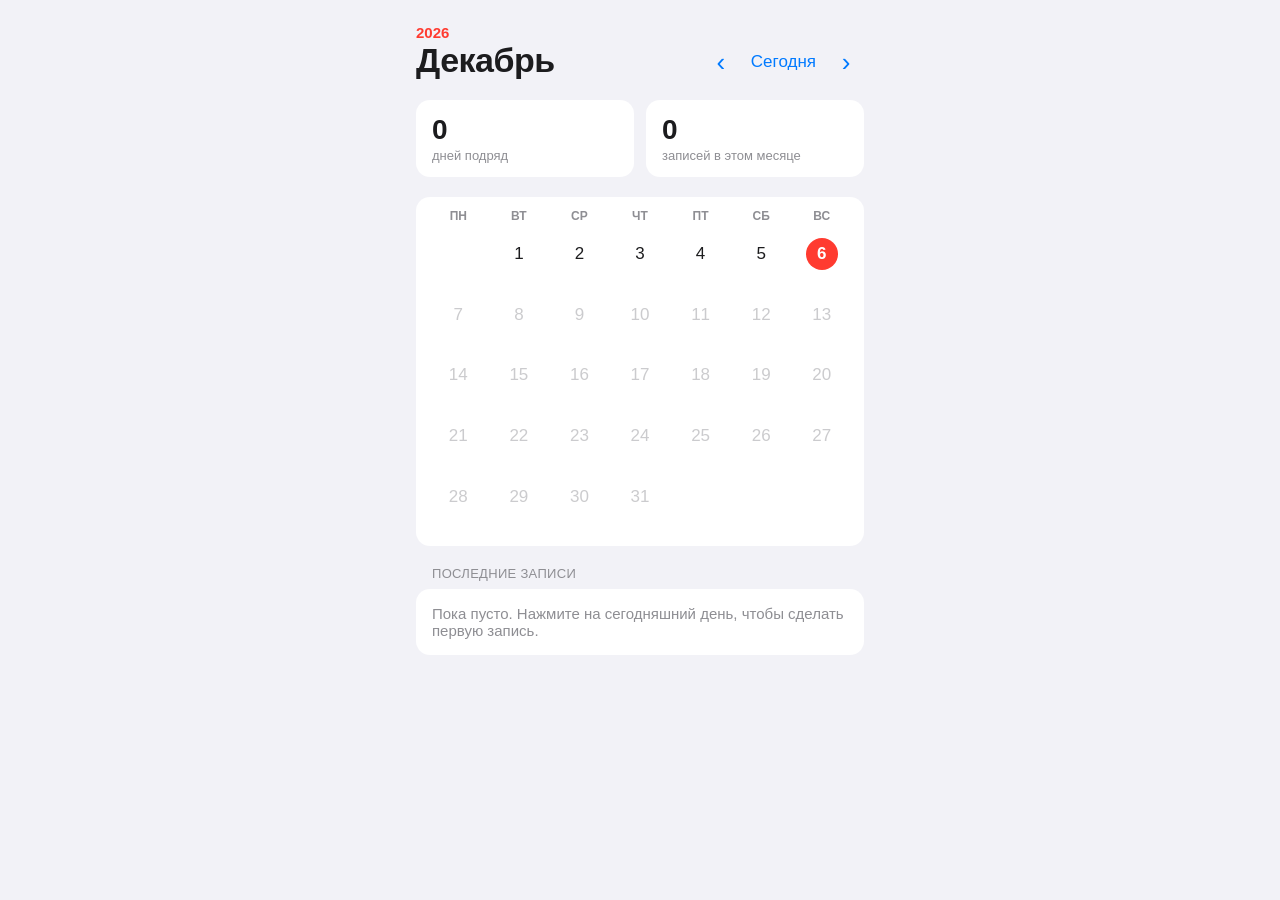
==== index.html @ 77cc8fd3 "Первая версия дневника-календаря Co-Authored-By: Claude Opus 5.5 <noreply@anthropic.com> Claude-Sess" ====
<!doctype html>
<html lang="ru">
<head>
  <meta charset="utf-8">
  <meta name="viewport" content="width=device-width, initial-scale=1, viewport-fit=cover">
  <title>Мой дневник</title>
  <link rel="stylesheet" href="style.css">
</head>
<body>
  <main class="app">
    <!-- Шапка: месяц, год и переключение -->
    <header class="top">
      <div>
        <p class="eyebrow" id="yearLabel"></p>
        <h1 id="monthLabel"></h1>
      </div>
      <div class="nav">
        <button class="icon-btn" id="prevBtn" aria-label="Предыдущий месяц">‹</button>
        <button class="text-btn" id="todayBtn">Сегодня</button>
        <button class="icon-btn" id="nextBtn" aria-label="Следующий месяц">›</button>
      </div>
    </header>

    <!-- Счётчики -->
    <section class="stats">
      <div class="stat">
        <span class="stat-num" id="streakNum">0</span>
        <span class="stat-label">дней подряд</span>
      </div>
      <div class="stat">
        <span class="stat-num" id="monthNum">0</span>
        <span class="stat-label">записей в этом месяце</span>
      </div>
    </section>

    <!-- Календарь -->
    <section class="card calendar">
      <div class="weekdays">
        <span>Пн</span><span>Вт</span><span>Ср</span><span>Чт</span><span>Пт</span><span>Сб</span><span>Вс</span>
      </div>
      <div class="grid" id="grid"></div>
    </section>

    <!-- Последние записи -->
    <section class="recent">
      <h2>Последние записи</h2>
      <ul class="card list" id="recentList"></ul>
    </section>
  </main>

  <!-- Нижняя панель (как sheet в iOS) для записи дня -->
  <div class="backdrop" id="backdrop"></div>
  <div class="sheet" id="sheet" role="dialog" aria-modal="true" aria-labelledby="sheetTitle">
    <div class="grabber"></div>
    <header class="sheet-head">
      <button class="text-btn" id="cancelBtn">Отмена</button>
      <h3 id="sheetTitle"></h3>
      <button class="text-btn bold" id="saveBtn">Готово</button>
    </header>
    <p class="sheet-label">Настроение</p>
    <div class="moods" id="moods"></div>
    <textarea id="entryText" placeholder="Что сегодня было?"></textarea>
    <button class="delete-btn" id="deleteBtn">Удалить запись</button>
  </div>

  <script src="app.js"></script>
</body>
</html>
---- style.css ----
/* ===== Цвета: светлая тема по умолчанию, тёмная — по настройке системы ===== */
:root {
  --bg: #f2f2f7;          /* фон как в настройках iOS */
  --card: #ffffff;
  --text: #1c1c1e;
  --muted: #8e8e93;
  --line: #e5e5ea;
  --accent: #007aff;      /* системный синий iOS */
  --today: #ff3b30;       /* красный кружок «сегодня», как в Календаре */
  --entry: #e8f1ff;
  --radius: 14px;
  --font: -apple-system, BlinkMacSystemFont, "SF Pro Text", "Segoe UI", Roboto, sans-serif;
}

@media (prefers-color-scheme: dark) {
  :root {
    --bg: #000000;
    --card: #1c1c1e;
    --text: #f2f2f7;
    --muted: #8e8e93;
    --line: #38383a;
    --accent: #0a84ff;
    --today: #ff453a;
    --entry: #0f2a4d;
    color-scheme: dark;
  }
}

* { box-sizing: border-box; }

body {
  margin: 0;
  background: var(--bg);
  color: var(--text);
  font-family: var(--font);
  -webkit-font-smoothing: antialiased;
}

button { font: inherit; color: inherit; background: none; border: 0; cursor: pointer; }
button:focus-visible, textarea:focus-visible { outline: 2px solid var(--accent); outline-offset: 2px; }

.app {
  max-width: 480px;
  margin: 0 auto;
  padding: 24px max(16px, env(safe-area-inset-right)) 48px max(16px, env(safe-area-inset-left));
  display: flex;
  flex-direction: column;
  gap: 20px;
}

/* ===== Шапка ===== */
.top { display: flex; align-items: flex-end; justify-content: space-between; gap: 12px; }
.eyebrow { margin: 0; color: var(--today); font-weight: 600; font-size: 15px; }
h1 { margin: 0; font-size: 34px; font-weight: 700; letter-spacing: -0.5px; }
.nav { display: flex; align-items: center; gap: 4px; }
.icon-btn { width: 36px; height: 36px; border-radius: 50%; font-size: 26px; color: var(--accent); line-height: 1; }
.icon-btn:active { background: var(--line); }
.text-btn { color: var(--accent); font-size: 17px; padding: 6px 8px; }
.text-btn.bold { font-weight: 600; }

/* ===== Счётчики ===== */
.stats { display: grid; grid-template-columns: 1fr 1fr; gap: 12px; }
.stat {
  background: var(--card);
  border-radius: var(--radius);
  padding: 14px 16px;
  display: flex; flex-direction: column; gap: 2px;
}
.stat-num { font-size: 28px; font-weight: 700; font-variant-numeric: tabular-nums; }
.stat-label { font-size: 13px; color: var(--muted); }

/* ===== Календарь ===== */
.card { background: var(--card); border-radius: var(--radius); }
.calendar { padding: 12px; }
.weekdays, .grid { display: grid; grid-template-columns: repeat(7, 1fr); }
.weekdays span {
  text-align: center; font-size: 12px; font-weight: 600;
  color: var(--muted); text-transform: uppercase; padding-bottom: 8px;
}
.day {
  aspect-ratio: 1;
  display: flex; flex-direction: column; align-items: center; justify-content: center; gap: 2px;
  border-radius: 12px;
  font-size: 17px;
  transition: background 0.15s;
}
.day:active { background: var(--line); }
.day .num {
  width: 32px; height: 32px; border-radius: 50%;
  display: grid; place-items: center;
  font-variant-numeric: tabular-nums;
}
.day .mark { font-size: 11px; line-height: 1; height: 12px; }
.day.has-entry { background: var(--entry); }
.day.today .num { background: var(--today); color: #fff; font-weight: 600; }
.day.future { color: var(--muted); opacity: 0.45; cursor: default; }

/* ===== Список последних записей ===== */
.recent h2 { margin: 0 0 8px 16px; font-size: 13px; font-weight: 400; color: var(--muted); text-transform: uppercase; letter-spacing: 0.3px; }
.list { list-style: none; margin: 0; padding: 0; overflow: hidden; }
.list li + li { border-top: 1px solid var(--line); }
.list button {
  width: 100%; text-align: left;
  display: flex; gap: 12px; align-items: center;
  padding: 12px 16px;
}
.list button:active { background: var(--line); }
.list .mood { font-size: 24px; }
.list .body { min-width: 0; flex: 1; }
.list .date { font-size: 15px; font-weight: 600; }
.list .preview { font-size: 14px; color: var(--muted); white-space: nowrap; overflow: hidden; text-overflow: ellipsis; }
.list .empty { padding: 16px; color: var(--muted); font-size: 15px; }

/* ===== Нижняя панель ===== */
.backdrop {
  position: fixed; inset: 0;
  background: rgba(0, 0, 0, 0.35);
  opacity: 0; pointer-events: none;
  transition: opacity 0.25s;
}
.sheet {
  position: fixed; left: 0; right: 0; bottom: 0;
  max-width: 480px; margin: 0 auto;
  background: var(--card);
  border-radius: 14px 14px 0 0;
  padding: 8px 16px calc(24px + env(safe-area-inset-bottom));
  display: flex; flex-direction: column; gap: 12px;
  transform: translateY(105%);
  transition: transform 0.3s cubic-bezier(0.2, 0.9, 0.3, 1);
}
.backdrop.open { opacity: 1; pointer-events: auto; }
.sheet.open { transform: translateY(0); }

.grabber { width: 36px; height: 5px; border-radius: 3px; background: var(--line); margin: 0 auto 4px; }
.sheet-head { display: flex; align-items: center; justify-content: space-between; }
.sheet-head h3 { margin: 0; font-size: 17px; font-weight: 600; }
.sheet-label { margin: 0; font-size: 13px; color: var(--muted); text-transform: uppercase; }

.moods { display: flex; justify-content: space-between; gap: 8px; }
.moods button {
  flex: 1; font-size: 28px; padding: 8px 0;
  border-radius: 12px; background: var(--bg);
  transition: transform 0.15s, background 0.15s;
}
.moods button.active { background: var(--entry); outline: 2px solid var(--accent); transform: scale(1.05); }

textarea {
  width: 100%; min-height: 160px; resize: vertical;
  border: 0; border-radius: 12px;
  background: var(--bg); color: var(--text);
  padding: 12px; font: 17px/1.4 var(--font);
}
.delete-btn { color: var(--today); font-size: 17px; padding: 10px; }

@media (prefers-reduced-motion: reduce) {
  * { transition: none !important; }
}
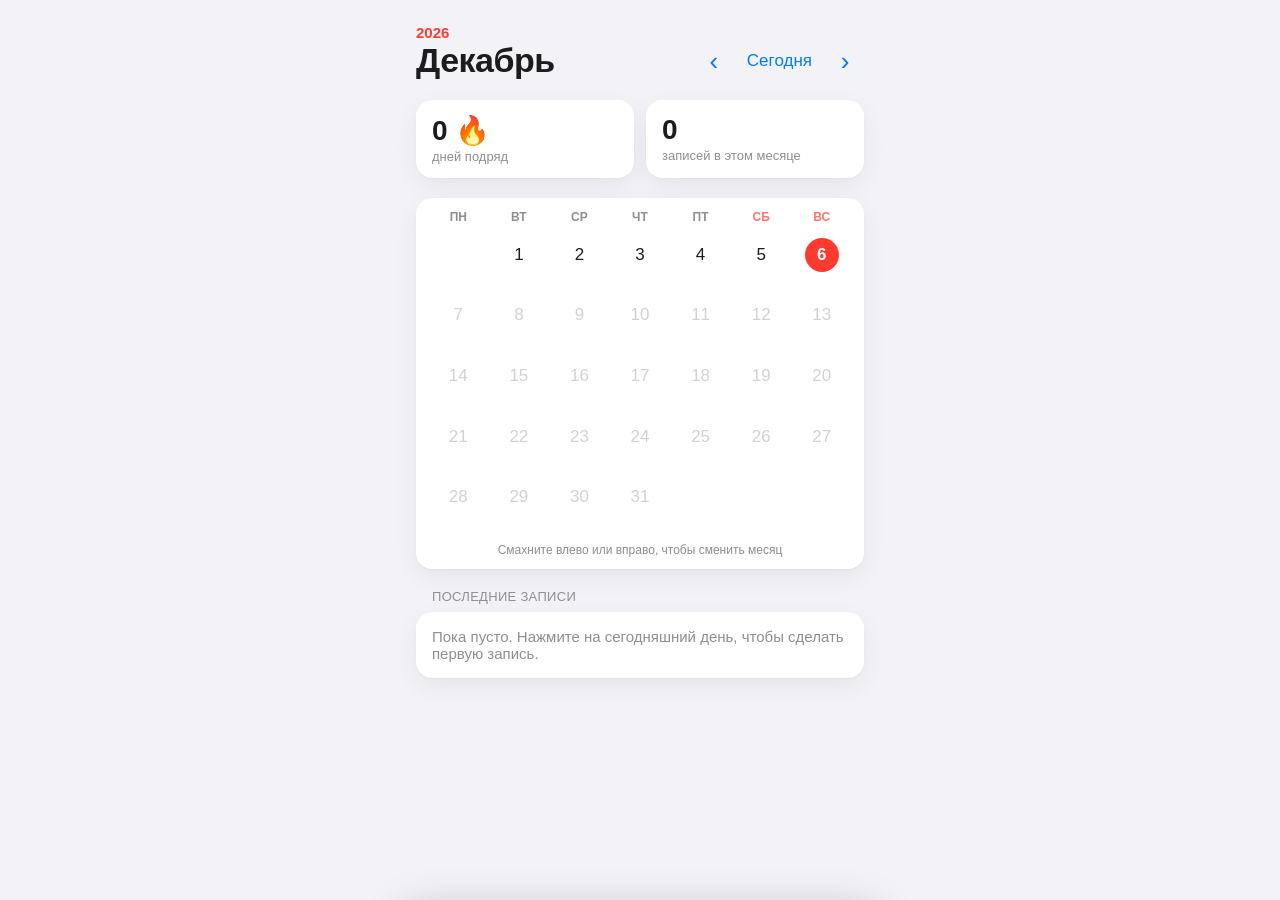
==== commit e031c0d4: "Анимации: нажатия, наведение, свайп месяцев, панель с жестом закрытия - Всё нажимаемое сжимается под" ====
--- a/index.html
+++ b/index.html
@@ -3,6 +3,8 @@
 <head>
   <meta charset="utf-8">
   <meta name="viewport" content="width=device-width, initial-scale=1, viewport-fit=cover">
+  <meta name="theme-color" content="#f2f2f7" media="(prefers-color-scheme: light)">
+  <meta name="theme-color" content="#000000" media="(prefers-color-scheme: dark)">
   <title>Мой дневник</title>
   <link rel="stylesheet" href="style.css">
 </head>
@@ -15,30 +17,31 @@
         <h1 id="monthLabel"></h1>
       </div>
       <div class="nav">
-        <button class="icon-btn" id="prevBtn" aria-label="Предыдущий месяц">‹</button>
-        <button class="text-btn" id="todayBtn">Сегодня</button>
-        <button class="icon-btn" id="nextBtn" aria-label="Следующий месяц">›</button>
+        <button class="icon-btn tap" id="prevBtn" aria-label="Предыдущий месяц">‹</button>
+        <button class="text-btn tap" id="todayBtn">Сегодня</button>
+        <button class="icon-btn tap" id="nextBtn" aria-label="Следующий месяц">›</button>
       </div>
     </header>
 
     <!-- Счётчики -->
     <section class="stats">
-      <div class="stat">
-        <span class="stat-num" id="streakNum">0</span>
+      <div class="stat tap" id="streakCard">
+        <span class="stat-num"><span id="streakNum">0</span> <span class="fire">🔥</span></span>
         <span class="stat-label">дней подряд</span>
       </div>
-      <div class="stat">
+      <div class="stat tap">
         <span class="stat-num" id="monthNum">0</span>
         <span class="stat-label">записей в этом месяце</span>
       </div>
     </section>
 
     <!-- Календарь -->
-    <section class="card calendar">
+    <section class="card calendar" id="calendar">
       <div class="weekdays">
         <span>Пн</span><span>Вт</span><span>Ср</span><span>Чт</span><span>Пт</span><span>Сб</span><span>Вс</span>
       </div>
       <div class="grid" id="grid"></div>
+      <p class="hint">Смахните влево или вправо, чтобы сменить месяц</p>
     </section>
 
     <!-- Последние записи -->
@@ -51,17 +54,20 @@
   <!-- Нижняя панель (как sheet в iOS) для записи дня -->
   <div class="backdrop" id="backdrop"></div>
   <div class="sheet" id="sheet" role="dialog" aria-modal="true" aria-labelledby="sheetTitle">
-    <div class="grabber"></div>
+    <div class="drag-zone" id="dragZone"><div class="grabber"></div></div>
     <header class="sheet-head">
-      <button class="text-btn" id="cancelBtn">Отмена</button>
+      <button class="text-btn tap" id="cancelBtn">Отмена</button>
       <h3 id="sheetTitle"></h3>
-      <button class="text-btn bold" id="saveBtn">Готово</button>
+      <button class="text-btn bold tap" id="saveBtn">Готово</button>
     </header>
     <p class="sheet-label">Настроение</p>
     <div class="moods" id="moods"></div>
     <textarea id="entryText" placeholder="Что сегодня было?"></textarea>
-    <button class="delete-btn" id="deleteBtn">Удалить запись</button>
+    <button class="delete-btn tap" id="deleteBtn">Удалить запись</button>
   </div>
+
+  <!-- Уведомление -->
+  <div class="toast" id="toast" role="status" aria-live="polite"></div>
 
   <script src="app.js"></script>
 </body>
--- a/style.css
+++ b/style.css
@@ -5,11 +5,17 @@
   --text: #1c1c1e;
   --muted: #8e8e93;
   --line: #e5e5ea;
+  --press: rgba(0, 0, 0, 0.06);
   --accent: #007aff;      /* системный синий iOS */
   --today: #ff3b30;       /* красный кружок «сегодня», как в Календаре */
   --entry: #e8f1ff;
-  --radius: 14px;
+  --shadow: 0 1px 2px rgba(0, 0, 0, 0.04), 0 8px 24px rgba(0, 0, 0, 0.06);
+  --radius: 16px;
   --font: -apple-system, BlinkMacSystemFont, "SF Pro Text", "Segoe UI", Roboto, sans-serif;
+
+  /* Кривые движения: «пружина» с лёгким перелётом и мягкое замедление */
+  --spring: cubic-bezier(0.34, 1.56, 0.64, 1);
+  --ease-out: cubic-bezier(0.22, 1, 0.36, 1);
 }
 
 @media (prefers-color-scheme: dark) {
@@ -19,14 +25,16 @@
     --text: #f2f2f7;
     --muted: #8e8e93;
     --line: #38383a;
+    --press: rgba(255, 255, 255, 0.08);
     --accent: #0a84ff;
     --today: #ff453a;
     --entry: #0f2a4d;
+    --shadow: 0 1px 2px rgba(0, 0, 0, 0.4), 0 8px 24px rgba(0, 0, 0, 0.4);
     color-scheme: dark;
   }
 }
 
-* { box-sizing: border-box; }
+* { box-sizing: border-box; -webkit-tap-highlight-color: transparent; }
 
 body {
   margin: 0;
@@ -34,28 +42,61 @@
   color: var(--text);
   font-family: var(--font);
   -webkit-font-smoothing: antialiased;
-}
-
-button { font: inherit; color: inherit; background: none; border: 0; cursor: pointer; }
+  overflow-x: hidden;
+}
+
+button {
+  font: inherit; color: inherit; background: none; border: 0; cursor: pointer;
+  user-select: none; -webkit-user-select: none;
+}
 button:focus-visible, textarea:focus-visible { outline: 2px solid var(--accent); outline-offset: 2px; }
+
+/* Общая «тактильность»: всё нажимаемое чуть сжимается под пальцем и пружинит обратно */
+.tap {
+  transition: transform 0.35s var(--spring), background-color 0.2s, box-shadow 0.25s;
+}
+.tap:active { transform: scale(0.94); transition-duration: 0.08s; }
 
 .app {
   max-width: 480px;
   margin: 0 auto;
-  padding: 24px max(16px, env(safe-area-inset-right)) 48px max(16px, env(safe-area-inset-left));
+  padding-block: 24px 48px;
+  padding-left: max(16px, env(safe-area-inset-left, 0px));
+  padding-right: max(16px, env(safe-area-inset-right, 0px));
   display: flex;
   flex-direction: column;
   gap: 20px;
+  transform-origin: 50% 0;
+  transition: transform 0.45s var(--ease-out), opacity 0.45s var(--ease-out), border-radius 0.45s;
+}
+
+/* Когда открыта панель, страница «уезжает» назад, как в iOS */
+body.sheet-open .app {
+  transform: scale(0.94) translateY(8px);
+  opacity: 0.7;
 }
 
 /* ===== Шапка ===== */
 .top { display: flex; align-items: flex-end; justify-content: space-between; gap: 12px; }
 .eyebrow { margin: 0; color: var(--today); font-weight: 600; font-size: 15px; }
-h1 { margin: 0; font-size: 34px; font-weight: 700; letter-spacing: -0.5px; }
+h1 {
+  margin: 0; font-size: 34px; font-weight: 700; letter-spacing: -0.5px;
+  display: inline-block;
+}
+h1.swap { animation: titleIn 0.45s var(--ease-out); }
+@keyframes titleIn {
+  from { opacity: 0; transform: translateY(8px); filter: blur(4px); }
+  to   { opacity: 1; transform: none; filter: none; }
+}
+
 .nav { display: flex; align-items: center; gap: 4px; }
-.icon-btn { width: 36px; height: 36px; border-radius: 50%; font-size: 26px; color: var(--accent); line-height: 1; }
-.icon-btn:active { background: var(--line); }
-.text-btn { color: var(--accent); font-size: 17px; padding: 6px 8px; }
+.icon-btn {
+  width: 38px; height: 38px; border-radius: 50%;
+  font-size: 26px; color: var(--accent); line-height: 1;
+}
+.icon-btn:active { background: var(--press); }
+.text-btn { color: var(--accent); font-size: 17px; padding: 6px 10px; border-radius: 10px; }
+.text-btn:active { background: var(--press); }
 .text-btn.bold { font-weight: 600; }
 
 /* ===== Счётчики ===== */
@@ -65,93 +106,211 @@
   border-radius: var(--radius);
   padding: 14px 16px;
   display: flex; flex-direction: column; gap: 2px;
+  box-shadow: var(--shadow);
 }
 .stat-num { font-size: 28px; font-weight: 700; font-variant-numeric: tabular-nums; }
 .stat-label { font-size: 13px; color: var(--muted); }
+.stat .fire { display: inline-block; }
+.stat.hot .fire { animation: flicker 1.6s ease-in-out infinite; }
+@keyframes flicker {
+  0%, 100% { transform: scale(1) rotate(0); }
+  30% { transform: scale(1.12) rotate(-6deg); }
+  60% { transform: scale(0.96) rotate(4deg); }
+}
 
 /* ===== Календарь ===== */
-.card { background: var(--card); border-radius: var(--radius); }
-.calendar { padding: 12px; }
+.card { background: var(--card); border-radius: var(--radius); box-shadow: var(--shadow); }
+.calendar { padding: 12px; touch-action: pan-y; overflow: hidden; }
 .weekdays, .grid { display: grid; grid-template-columns: repeat(7, 1fr); }
 .weekdays span {
   text-align: center; font-size: 12px; font-weight: 600;
   color: var(--muted); text-transform: uppercase; padding-bottom: 8px;
 }
+.weekdays span:nth-child(n+6) { color: var(--today); opacity: 0.7; }
+
 .day {
   aspect-ratio: 1;
   display: flex; flex-direction: column; align-items: center; justify-content: center; gap: 2px;
-  border-radius: 12px;
+  border-radius: 14px;
   font-size: 17px;
-  transition: background 0.15s;
-}
-.day:active { background: var(--line); }
+  position: relative;
+}
 .day .num {
-  width: 32px; height: 32px; border-radius: 50%;
+  width: 34px; height: 34px; border-radius: 50%;
   display: grid; place-items: center;
+  position: relative;
   font-variant-numeric: tabular-nums;
-}
-.day .mark { font-size: 11px; line-height: 1; height: 12px; }
+  transition: background-color 0.2s, color 0.2s;
+}
+.day .mark {
+  font-size: 12px; line-height: 1; height: 13px;
+  transition: transform 0.35s var(--spring);
+}
 .day.has-entry { background: var(--entry); }
 .day.today .num { background: var(--today); color: #fff; font-weight: 600; }
-.day.future { color: var(--muted); opacity: 0.45; cursor: default; }
+.day.future { color: var(--muted); opacity: 0.4; cursor: default; }
+.day.future:active { transform: none; }
+
+/* Мягкий «пульс» вокруг сегодняшнего дня, один раз при загрузке */
+.day.today .num::after {
+  content: ""; position: absolute; inset: 0;
+  border-radius: 50%; box-shadow: 0 0 0 0 var(--today);
+  animation: pulse 1.8s var(--ease-out) 0.4s 2;
+  pointer-events: none;
+}
+@keyframes pulse {
+  from { box-shadow: 0 0 0 0 color-mix(in srgb, var(--today) 45%, transparent); }
+  to   { box-shadow: 0 0 0 14px transparent; }
+}
+
+/* Появление дней при смене месяца: волна с направлением свайпа */
+.grid.enter .day, .grid.enter .blank {
+  animation: dayIn 0.5s var(--ease-out) backwards;
+  animation-delay: calc(var(--i) * 9ms);
+}
+@keyframes dayIn {
+  from { opacity: 0; transform: translateX(calc(var(--dir, 0) * 28px)) scale(0.94); }
+  to   { opacity: 1; transform: none; }
+}
+
+/* Только что сохранённый день «подпрыгивает» */
+.day.pop { animation: pop 0.6s var(--spring); }
+.day.pop .mark { animation: markIn 0.6s var(--spring); }
+@keyframes pop {
+  0% { transform: scale(1); }
+  35% { transform: scale(1.18); }
+  100% { transform: scale(1); }
+}
+@keyframes markIn {
+  from { transform: scale(0) rotate(-30deg); }
+  to   { transform: scale(1) rotate(0); }
+}
+
+/* Подсказка про свайп */
+.hint {
+  margin: 8px 0 0; text-align: center; font-size: 12px; color: var(--muted);
+}
 
 /* ===== Список последних записей ===== */
-.recent h2 { margin: 0 0 8px 16px; font-size: 13px; font-weight: 400; color: var(--muted); text-transform: uppercase; letter-spacing: 0.3px; }
+.recent h2 {
+  margin: 0 0 8px 16px; font-size: 13px; font-weight: 400; color: var(--muted);
+  text-transform: uppercase; letter-spacing: 0.3px;
+}
 .list { list-style: none; margin: 0; padding: 0; overflow: hidden; }
 .list li + li { border-top: 1px solid var(--line); }
+.list li { animation: rowIn 0.45s var(--ease-out) backwards; animation-delay: calc(var(--i, 0) * 50ms); }
+@keyframes rowIn {
+  from { opacity: 0; transform: translateY(10px); }
+  to   { opacity: 1; transform: none; }
+}
 .list button {
   width: 100%; text-align: left;
   display: flex; gap: 12px; align-items: center;
   padding: 12px 16px;
-}
-.list button:active { background: var(--line); }
-.list .mood { font-size: 24px; }
+  transition: background-color 0.2s;
+}
+.list button:active { background: var(--press); }
+.list .mood { font-size: 26px; transition: transform 0.35s var(--spring); }
 .list .body { min-width: 0; flex: 1; }
 .list .date { font-size: 15px; font-weight: 600; }
 .list .preview { font-size: 14px; color: var(--muted); white-space: nowrap; overflow: hidden; text-overflow: ellipsis; }
+.list .chev { color: var(--muted); font-size: 20px; transition: transform 0.3s var(--spring); }
 .list .empty { padding: 16px; color: var(--muted); font-size: 15px; }
+
+.sync { font-size: 13px; color: var(--muted); text-align: center; margin: 0; }
+
+/* ===== Наведение мышью (только на устройствах с курсором) ===== */
+@media (hover: hover) {
+  .day:not(.future):hover { background: var(--press); transform: scale(1.06); }
+  .day.has-entry:hover { background: var(--entry); }
+  .day:not(.future):hover .mark { transform: scale(1.3); }
+  .day:not(.future):hover .num { color: var(--accent); }
+  .day.today:hover .num { color: #fff; }
+  .stat:hover { transform: translateY(-2px); box-shadow: 0 2px 4px rgba(0,0,0,0.05), 0 14px 32px rgba(0,0,0,0.1); }
+  .list button:hover { background: var(--press); }
+  .list button:hover .mood { transform: scale(1.15) rotate(-6deg); }
+  .list button:hover .chev { transform: translateX(3px); }
+  .icon-btn:hover, .text-btn:hover { background: var(--press); }
+  .moods button:hover { transform: scale(1.08); }
+}
 
 /* ===== Нижняя панель ===== */
 .backdrop {
   position: fixed; inset: 0;
-  background: rgba(0, 0, 0, 0.35);
+  background: rgba(0, 0, 0, 0.3);
+  backdrop-filter: blur(6px); -webkit-backdrop-filter: blur(6px);
   opacity: 0; pointer-events: none;
-  transition: opacity 0.25s;
+  transition: opacity 0.35s var(--ease-out);
 }
 .sheet {
   position: fixed; left: 0; right: 0; bottom: 0;
   max-width: 480px; margin: 0 auto;
   background: var(--card);
-  border-radius: 14px 14px 0 0;
-  padding: 8px 16px calc(24px + env(safe-area-inset-bottom));
+  border-radius: 20px 20px 0 0;
+  padding: 0 16px calc(24px + env(safe-area-inset-bottom, 0px));
   display: flex; flex-direction: column; gap: 12px;
+  box-shadow: 0 -10px 40px rgba(0, 0, 0, 0.18);
   transform: translateY(105%);
-  transition: transform 0.3s cubic-bezier(0.2, 0.9, 0.3, 1);
-}
+  transition: transform 0.5s var(--spring);
+}
+.sheet.dragging { transition: none; }
 .backdrop.open { opacity: 1; pointer-events: auto; }
-.sheet.open { transform: translateY(0); }
-
-.grabber { width: 36px; height: 5px; border-radius: 3px; background: var(--line); margin: 0 auto 4px; }
+.sheet.open { transform: translateY(var(--drag, 0px)); }
+
+/* Зона, за которую панель можно потянуть вниз */
+.drag-zone { padding: 10px 0 2px; cursor: grab; touch-action: none; }
+.drag-zone:active { cursor: grabbing; }
+.grabber { width: 38px; height: 5px; border-radius: 3px; background: var(--line); margin: 0 auto; transition: width 0.25s var(--spring); }
+.sheet.dragging .grabber { width: 52px; }
+
 .sheet-head { display: flex; align-items: center; justify-content: space-between; }
 .sheet-head h3 { margin: 0; font-size: 17px; font-weight: 600; }
 .sheet-label { margin: 0; font-size: 13px; color: var(--muted); text-transform: uppercase; }
 
 .moods { display: flex; justify-content: space-between; gap: 8px; }
 .moods button {
-  flex: 1; font-size: 28px; padding: 8px 0;
-  border-radius: 12px; background: var(--bg);
-  transition: transform 0.15s, background 0.15s;
-}
-.moods button.active { background: var(--entry); outline: 2px solid var(--accent); transform: scale(1.05); }
+  flex: 1; font-size: 30px; padding: 10px 0;
+  border-radius: 14px; background: var(--bg);
+  transition: transform 0.35s var(--spring), background-color 0.2s, box-shadow 0.2s;
+}
+.moods button:active { transform: scale(0.88); transition-duration: 0.08s; }
+.moods button.active {
+  background: var(--entry);
+  box-shadow: inset 0 0 0 2px var(--accent);
+  animation: bounce 0.5s var(--spring);
+}
+.moods.has-choice button:not(.active) { opacity: 0.55; }
+@keyframes bounce {
+  0% { transform: scale(0.85); }
+  50% { transform: scale(1.15); }
+  100% { transform: scale(1); }
+}
 
 textarea {
   width: 100%; min-height: 160px; resize: vertical;
-  border: 0; border-radius: 12px;
+  border: 0; border-radius: 14px;
   background: var(--bg); color: var(--text);
   padding: 12px; font: 17px/1.4 var(--font);
-}
-.delete-btn { color: var(--today); font-size: 17px; padding: 10px; }
+  transition: box-shadow 0.2s;
+}
+textarea:focus { outline: none; box-shadow: inset 0 0 0 2px var(--accent); }
+.delete-btn { color: var(--today); font-size: 17px; padding: 10px; border-radius: 12px; }
+.delete-btn:active { background: var(--press); }
+
+/* ===== Всплывающее уведомление «Сохранено» ===== */
+.toast {
+  position: fixed; left: 50%; bottom: calc(24px + env(safe-area-inset-bottom, 0px));
+  transform: translate(-50%, calc(100% + 40px));
+  opacity: 0;
+  background: var(--text); color: var(--bg);
+  padding: 10px 18px; border-radius: 999px;
+  font-size: 15px; font-weight: 600;
+  box-shadow: 0 8px 24px rgba(0, 0, 0, 0.2);
+  transition: transform 0.45s var(--spring), opacity 0.25s;
+  pointer-events: none;
+}
+.toast.show { transform: translate(-50%, 0); opacity: 1; }
 
 @media (prefers-reduced-motion: reduce) {
-  * { transition: none !important; }
-}
+  *, *::before, *::after { animation: none !important; transition: none !important; }
+}
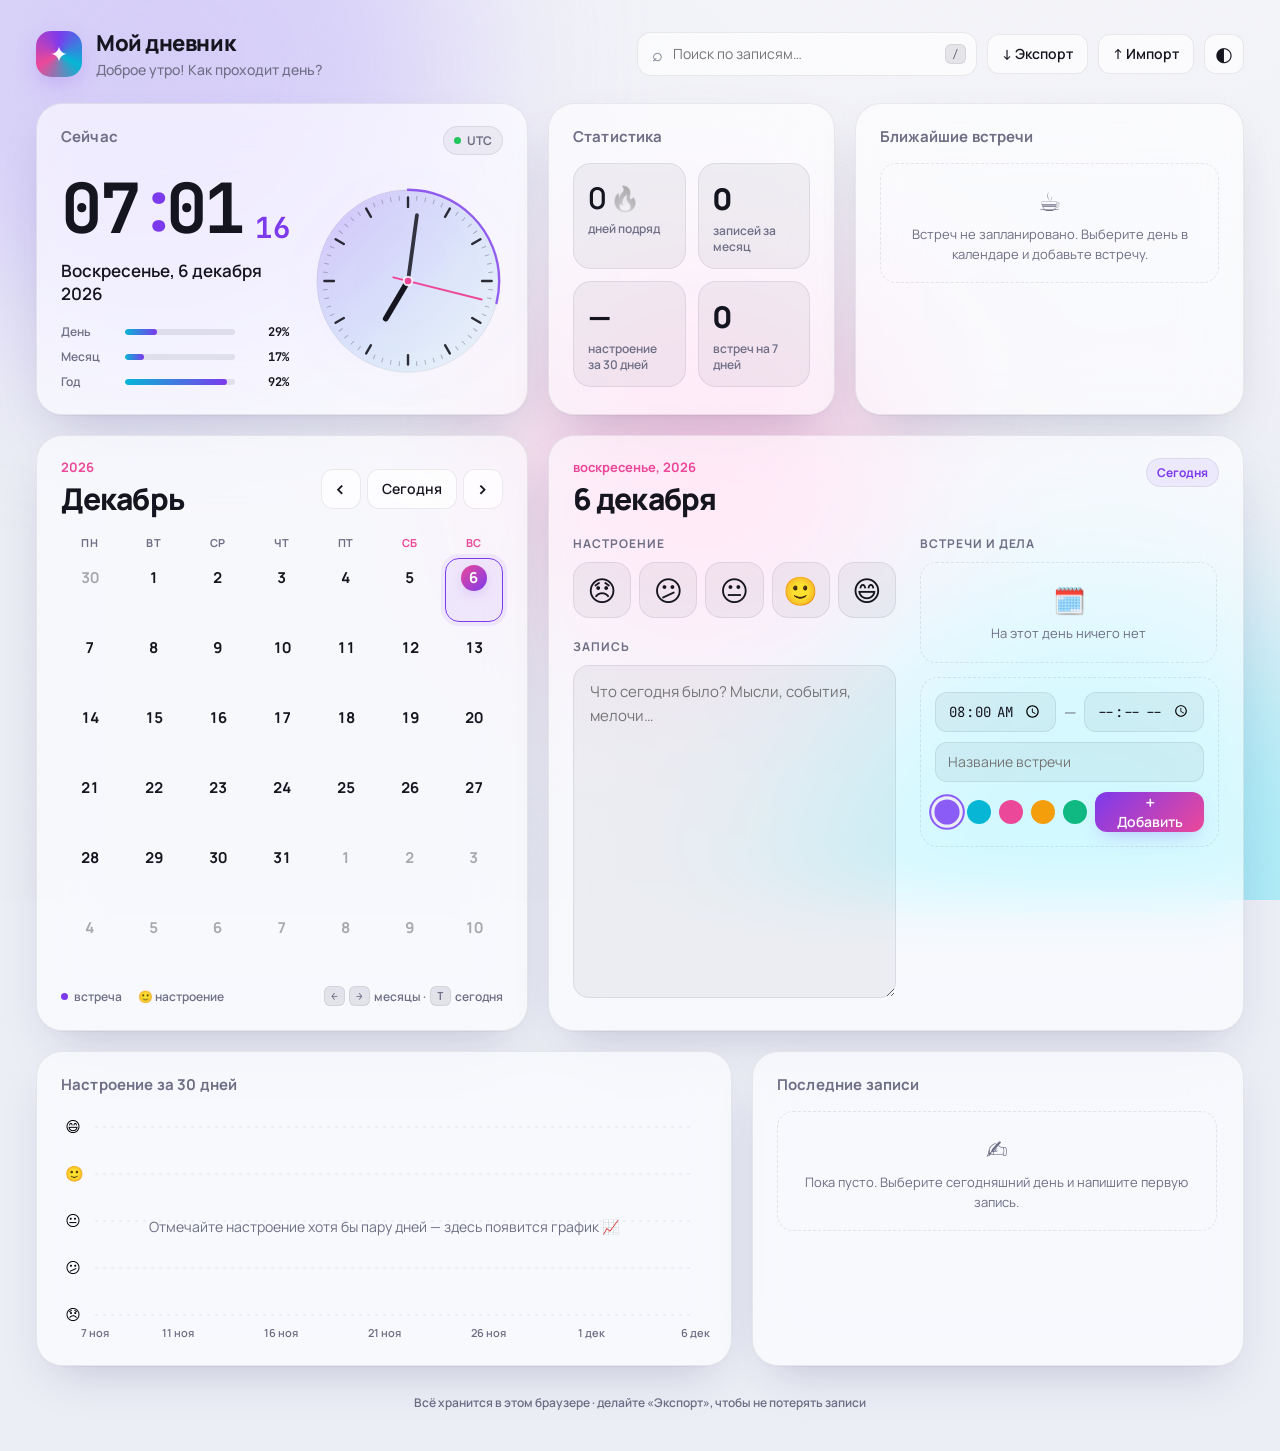
==== commit e891b724: "Десктопный дашборд: виджеты часов, календаря со встречами, статистики и графика настроения - Часы с " ====
--- a/index.html
+++ b/index.html
@@ -2,71 +2,188 @@
 <html lang="ru">
 <head>
   <meta charset="utf-8">
-  <meta name="viewport" content="width=device-width, initial-scale=1, viewport-fit=cover">
-  <meta name="theme-color" content="#f2f2f7" media="(prefers-color-scheme: light)">
-  <meta name="theme-color" content="#000000" media="(prefers-color-scheme: dark)">
+  <meta name="viewport" content="width=device-width, initial-scale=1">
   <title>Мой дневник</title>
+  <link rel="preconnect" href="https://fonts.googleapis.com">
+  <link rel="preconnect" href="https://fonts.gstatic.com" crossorigin>
+  <link href="https://fonts.googleapis.com/css2?family=Manrope:wght@400;500;600;700;800&family=JetBrains+Mono:wght@500;700&display=swap" rel="stylesheet">
   <link rel="stylesheet" href="style.css">
 </head>
 <body>
-  <main class="app">
-    <!-- Шапка: месяц, год и переключение -->
-    <header class="top">
-      <div>
-        <p class="eyebrow" id="yearLabel"></p>
-        <h1 id="monthLabel"></h1>
+  <!-- Живой фон: плавающие цветные пятна + зерно -->
+  <div class="bg" aria-hidden="true">
+    <span class="blob b1"></span><span class="blob b2"></span><span class="blob b3"></span>
+    <div class="grain"></div>
+  </div>
+  <div class="cursor-glow" id="cursorGlow" aria-hidden="true"></div>
+
+  <main class="shell">
+    <!-- Верхняя панель -->
+    <header class="topbar">
+      <div class="brand">
+        <span class="logo">✦</span>
+        <div>
+          <h1>Мой дневник</h1>
+          <p id="greeting"></p>
+        </div>
       </div>
-      <div class="nav">
-        <button class="icon-btn tap" id="prevBtn" aria-label="Предыдущий месяц">‹</button>
-        <button class="text-btn tap" id="todayBtn">Сегодня</button>
-        <button class="icon-btn tap" id="nextBtn" aria-label="Следующий месяц">›</button>
+      <div class="top-actions">
+        <label class="search">
+          <span class="search-ico">⌕</span>
+          <input id="searchInput" type="search" placeholder="Поиск по записям…" aria-label="Поиск по записям">
+          <kbd>/</kbd>
+        </label>
+        <button class="chip-btn ripple" id="exportBtn" title="Скачать резервную копию">↓ Экспорт</button>
+        <button class="chip-btn ripple" id="importBtn" title="Загрузить резервную копию">↑ Импорт</button>
+        <input type="file" id="importFile" accept="application/json,.json" hidden>
+        <button class="icon-btn ripple" id="themeBtn" aria-label="Сменить тему">◐</button>
       </div>
     </header>
 
-    <!-- Счётчики -->
-    <section class="stats">
-      <div class="stat tap" id="streakCard">
-        <span class="stat-num"><span id="streakNum">0</span> <span class="fire">🔥</span></span>
-        <span class="stat-label">дней подряд</span>
-      </div>
-      <div class="stat tap">
-        <span class="stat-num" id="monthNum">0</span>
-        <span class="stat-label">записей в этом месяце</span>
-      </div>
+    <section class="bento">
+      <!-- Часы -->
+      <article class="w w-clock" data-tilt style="--d:1">
+        <header class="w-head">
+          <h2>Сейчас</h2>
+          <span class="pill"><span class="live-dot"></span><span id="tzLabel"></span></span>
+        </header>
+        <div class="clock-body">
+          <div class="digital">
+            <div class="time" id="time"></div>
+            <p class="date" id="dateLabel"></p>
+            <div class="progress-row"><span>День</span><div class="bar"><i id="dayBar"></i></div><b id="dayPct"></b></div>
+            <div class="progress-row"><span>Месяц</span><div class="bar"><i id="monthBar"></i></div><b id="monthPct"></b></div>
+            <div class="progress-row"><span>Год</span><div class="bar"><i id="yearBar"></i></div><b id="yearPct"></b></div>
+          </div>
+          <svg class="analog" viewBox="0 0 200 200" aria-hidden="true">
+            <defs>
+              <linearGradient id="faceGrad" x1="0" y1="0" x2="1" y2="1">
+                <stop offset="0" style="stop-color:var(--accent)" stop-opacity="0.25"/>
+                <stop offset="1" style="stop-color:var(--accent-2)" stop-opacity="0.05"/>
+              </linearGradient>
+            </defs>
+            <circle class="face" cx="100" cy="100" r="96"/>
+            <circle class="sec-ring" id="secRing" cx="100" cy="100" r="96" pathLength="60"/>
+            <g id="ticks"></g>
+            <line class="hand hour" id="hourHand" x1="100" y1="100" x2="100" y2="54"/>
+            <line class="hand min" id="minHand" x1="100" y1="100" x2="100" y2="30"/>
+            <line class="hand sec" id="secHand" x1="100" y1="116" x2="100" y2="20"/>
+            <circle class="pin" cx="100" cy="100" r="4.5"/>
+          </svg>
+        </div>
+      </article>
+
+      <!-- Статистика -->
+      <article class="w w-stats" data-tilt style="--d:2">
+        <header class="w-head"><h2>Статистика</h2></header>
+        <div class="stat-grid">
+          <div class="stat" id="streakCard">
+            <b><span id="streakNum">0</span><span class="fire">🔥</span></b>
+            <span>дней подряд</span>
+          </div>
+          <div class="stat"><b id="monthNum">0</b><span>записей за месяц</span></div>
+          <div class="stat"><b id="avgMood">—</b><span>настроение за 30 дней</span></div>
+          <div class="stat"><b id="weekEvents">0</b><span>встреч на 7 дней</span></div>
+        </div>
+      </article>
+
+      <!-- Ближайшие встречи -->
+      <article class="w w-upcoming" style="--d:3">
+        <header class="w-head">
+          <h2>Ближайшие встречи</h2>
+          <span class="pill" id="upcomingCount"></span>
+        </header>
+        <ul class="up-list" id="upcomingList"></ul>
+      </article>
+
+      <!-- Календарь -->
+      <article class="w w-cal" style="--d:4">
+        <header class="w-head cal-head">
+          <div>
+            <p class="eyebrow" id="yearLabel"></p>
+            <h2 class="month" id="monthLabel"></h2>
+          </div>
+          <div class="nav">
+            <button class="icon-btn ripple" id="prevBtn" aria-label="Предыдущий месяц">‹</button>
+            <button class="chip-btn ripple" id="todayBtn">Сегодня</button>
+            <button class="icon-btn ripple" id="nextBtn" aria-label="Следующий месяц">›</button>
+          </div>
+        </header>
+        <div class="weekdays">
+          <span>Пн</span><span>Вт</span><span>Ср</span><span>Чт</span><span>Пт</span><span class="we">Сб</span><span class="we">Вс</span>
+        </div>
+        <div class="grid" id="grid"></div>
+        <div class="legend">
+          <span><i class="legend-dot"></i>встреча</span>
+          <span>🙂 настроение</span>
+          <span class="keys"><kbd>←</kbd><kbd>→</kbd> месяцы · <kbd>T</kbd> сегодня</span>
+        </div>
+      </article>
+
+      <!-- Выбранный день: запись + встречи -->
+      <article class="w w-day" style="--d:5">
+        <header class="w-head">
+          <div>
+            <p class="eyebrow" id="dayWeekday"></p>
+            <h2 class="day-title" id="dayTitle"></h2>
+          </div>
+          <span class="pill accent" id="dayBadge"></span>
+        </header>
+        <div class="day-cols">
+          <div class="day-entry">
+            <p class="label">Настроение</p>
+            <div class="moods" id="moods"></div>
+            <p class="label">Запись <span class="save-state" id="saveState"></span></p>
+            <textarea id="entryText" placeholder="Что сегодня было? Мысли, события, мелочи…"></textarea>
+            <div class="entry-foot">
+              <span class="muted" id="charCount"></span>
+              <button class="link-btn danger" id="deleteBtn">Удалить запись</button>
+            </div>
+          </div>
+          <div class="day-events">
+            <p class="label">Встречи и дела</p>
+            <ul class="ev-list" id="eventList"></ul>
+            <form class="ev-form" id="eventForm" autocomplete="off">
+              <div class="ev-row">
+                <input type="time" id="evTime" required aria-label="Начало">
+                <span class="muted">—</span>
+                <input type="time" id="evEnd" aria-label="Конец (необязательно)">
+              </div>
+              <input type="text" id="evTitle" placeholder="Название встречи" maxlength="80" required>
+              <div class="ev-row">
+                <div class="colors" id="colorPick" role="radiogroup" aria-label="Цвет"></div>
+                <button class="btn primary ripple" type="submit">＋ Добавить</button>
+              </div>
+            </form>
+          </div>
+        </div>
+      </article>
+
+      <!-- График настроения -->
+      <article class="w w-chart" style="--d:6">
+        <header class="w-head">
+          <h2>Настроение за 30 дней</h2>
+          <span class="pill" id="chartSummary"></span>
+        </header>
+        <div class="chart-wrap" id="chartWrap">
+          <svg id="chart" aria-label="График настроения"></svg>
+          <div class="tip" id="chartTip"></div>
+        </div>
+      </article>
+
+      <!-- Последние записи / поиск -->
+      <article class="w w-recent" style="--d:7">
+        <header class="w-head">
+          <h2 id="recentTitle">Последние записи</h2>
+          <span class="pill" id="recentCount"></span>
+        </header>
+        <ul class="rec-list" id="recentList"></ul>
+      </article>
     </section>
 
-    <!-- Календарь -->
-    <section class="card calendar" id="calendar">
-      <div class="weekdays">
-        <span>Пн</span><span>Вт</span><span>Ср</span><span>Чт</span><span>Пт</span><span>Сб</span><span>Вс</span>
-      </div>
-      <div class="grid" id="grid"></div>
-      <p class="hint">Смахните влево или вправо, чтобы сменить месяц</p>
-    </section>
-
-    <!-- Последние записи -->
-    <section class="recent">
-      <h2>Последние записи</h2>
-      <ul class="card list" id="recentList"></ul>
-    </section>
+    <footer class="foot">Всё хранится в этом браузере · делайте «Экспорт», чтобы не потерять записи</footer>
   </main>
 
-  <!-- Нижняя панель (как sheet в iOS) для записи дня -->
-  <div class="backdrop" id="backdrop"></div>
-  <div class="sheet" id="sheet" role="dialog" aria-modal="true" aria-labelledby="sheetTitle">
-    <div class="drag-zone" id="dragZone"><div class="grabber"></div></div>
-    <header class="sheet-head">
-      <button class="text-btn tap" id="cancelBtn">Отмена</button>
-      <h3 id="sheetTitle"></h3>
-      <button class="text-btn bold tap" id="saveBtn">Готово</button>
-    </header>
-    <p class="sheet-label">Настроение</p>
-    <div class="moods" id="moods"></div>
-    <textarea id="entryText" placeholder="Что сегодня было?"></textarea>
-    <button class="delete-btn tap" id="deleteBtn">Удалить запись</button>
-  </div>
-
-  <!-- Уведомление -->
   <div class="toast" id="toast" role="status" aria-live="polite"></div>
 
   <script src="app.js"></script>
--- a/style.css
+++ b/style.css
@@ -1,43 +1,94 @@
-/* ===== Цвета: светлая тема по умолчанию, тёмная — по настройке системы ===== */
+/* ===== Цвета: светлая тема по умолчанию, тёмная — по системе или кнопке ===== */
 :root {
-  --bg: #f2f2f7;          /* фон как в настройках iOS */
-  --card: #ffffff;
-  --text: #1c1c1e;
-  --muted: #8e8e93;
-  --line: #e5e5ea;
-  --press: rgba(0, 0, 0, 0.06);
-  --accent: #007aff;      /* системный синий iOS */
-  --today: #ff3b30;       /* красный кружок «сегодня», как в Календаре */
-  --entry: #e8f1ff;
-  --shadow: 0 1px 2px rgba(0, 0, 0, 0.04), 0 8px 24px rgba(0, 0, 0, 0.06);
-  --radius: 16px;
-  --font: -apple-system, BlinkMacSystemFont, "SF Pro Text", "Segoe UI", Roboto, sans-serif;
-
-  /* Кривые движения: «пружина» с лёгким перелётом и мягкое замедление */
+  --bg: #eceef6;
+  --bg-2: #f7f7fb;
+  --card: rgba(255, 255, 255, 0.62);
+  --card-hi: rgba(255, 255, 255, 0.85);
+  --border: rgba(20, 20, 40, 0.08);
+  --text: #15151f;
+  --muted: #6e6e85;
+  --soft: rgba(20, 20, 40, 0.05);
+  --soft-2: rgba(20, 20, 40, 0.09);
+  --accent: #7c3aed;
+  --accent-2: #06b6d4;
+  --accent-3: #ec4899;
+  --danger: #e11d48;
+  --glow: rgba(124, 58, 237, 0.35);
+  --spot: rgba(124, 58, 237, 0.08);
+  --shadow: 0 1px 1px rgba(20, 20, 40, 0.04), 0 20px 50px -20px rgba(40, 30, 90, 0.25);
+  --blob-a: #c4b5fd;
+  --blob-b: #67e8f9;
+  --blob-c: #f9a8d4;
+  --blob-o: 0.55;
+
+  --c-violet: #8b5cf6;
+  --c-cyan: #06b6d4;
+  --c-pink: #ec4899;
+  --c-amber: #f59e0b;
+  --c-green: #10b981;
+
+  --radius: 26px;
+  --font: "Manrope", system-ui, -apple-system, "Segoe UI", Roboto, sans-serif;
+  --mono: "JetBrains Mono", ui-monospace, "SF Mono", Menlo, monospace;
   --spring: cubic-bezier(0.34, 1.56, 0.64, 1);
   --ease-out: cubic-bezier(0.22, 1, 0.36, 1);
+  color-scheme: light;
 }
 
 @media (prefers-color-scheme: dark) {
-  :root {
-    --bg: #000000;
-    --card: #1c1c1e;
-    --text: #f2f2f7;
-    --muted: #8e8e93;
-    --line: #38383a;
-    --press: rgba(255, 255, 255, 0.08);
-    --accent: #0a84ff;
-    --today: #ff453a;
-    --entry: #0f2a4d;
-    --shadow: 0 1px 2px rgba(0, 0, 0, 0.4), 0 8px 24px rgba(0, 0, 0, 0.4);
+  :root:not([data-theme="light"]) {
+    --bg: #07070d;
+    --bg-2: #0d0d17;
+    --card: rgba(22, 22, 36, 0.55);
+    --card-hi: rgba(34, 34, 54, 0.75);
+    --border: rgba(255, 255, 255, 0.08);
+    --text: #f2f2f8;
+    --muted: #8d8da6;
+    --soft: rgba(255, 255, 255, 0.05);
+    --soft-2: rgba(255, 255, 255, 0.1);
+    --accent: #a78bfa;
+    --accent-2: #22d3ee;
+    --accent-3: #f472b6;
+    --danger: #fb7185;
+    --glow: rgba(167, 139, 250, 0.55);
+    --spot: rgba(167, 139, 250, 0.1);
+    --shadow: 0 1px 1px rgba(0, 0, 0, 0.3), 0 30px 60px -25px rgba(0, 0, 0, 0.7);
+    --blob-a: #6d28d9;
+    --blob-b: #0e7490;
+    --blob-c: #be185d;
+    --blob-o: 0.45;
     color-scheme: dark;
   }
 }
-
-* { box-sizing: border-box; -webkit-tap-highlight-color: transparent; }
+:root[data-theme="dark"] {
+  --bg: #07070d;
+  --bg-2: #0d0d17;
+  --card: rgba(22, 22, 36, 0.55);
+  --card-hi: rgba(34, 34, 54, 0.75);
+  --border: rgba(255, 255, 255, 0.08);
+  --text: #f2f2f8;
+  --muted: #8d8da6;
+  --soft: rgba(255, 255, 255, 0.05);
+  --soft-2: rgba(255, 255, 255, 0.1);
+  --accent: #a78bfa;
+  --accent-2: #22d3ee;
+  --accent-3: #f472b6;
+  --danger: #fb7185;
+  --glow: rgba(167, 139, 250, 0.55);
+  --spot: rgba(167, 139, 250, 0.1);
+  --shadow: 0 1px 1px rgba(0, 0, 0, 0.3), 0 30px 60px -25px rgba(0, 0, 0, 0.7);
+  --blob-a: #6d28d9;
+  --blob-b: #0e7490;
+  --blob-c: #be185d;
+  --blob-o: 0.45;
+  color-scheme: dark;
+}
+
+* { box-sizing: border-box; }
 
 body {
   margin: 0;
+  min-height: 100vh;
   background: var(--bg);
   color: var(--text);
   font-family: var(--font);
@@ -45,272 +96,478 @@
   overflow-x: hidden;
 }
 
-button {
-  font: inherit; color: inherit; background: none; border: 0; cursor: pointer;
-  user-select: none; -webkit-user-select: none;
-}
-button:focus-visible, textarea:focus-visible { outline: 2px solid var(--accent); outline-offset: 2px; }
-
-/* Общая «тактильность»: всё нажимаемое чуть сжимается под пальцем и пружинит обратно */
-.tap {
-  transition: transform 0.35s var(--spring), background-color 0.2s, box-shadow 0.25s;
-}
-.tap:active { transform: scale(0.94); transition-duration: 0.08s; }
-
-.app {
-  max-width: 480px;
-  margin: 0 auto;
-  padding-block: 24px 48px;
-  padding-left: max(16px, env(safe-area-inset-left, 0px));
-  padding-right: max(16px, env(safe-area-inset-right, 0px));
-  display: flex;
-  flex-direction: column;
+button, input, textarea { font: inherit; color: inherit; }
+button { background: none; border: 0; cursor: pointer; }
+button:focus-visible, input:focus-visible, textarea:focus-visible {
+  outline: 2px solid var(--accent); outline-offset: 2px;
+}
+kbd {
+  font-family: var(--mono); font-size: 11px;
+  padding: 2px 6px; border-radius: 6px;
+  background: var(--soft-2); color: var(--muted);
+  border: 1px solid var(--border);
+}
+
+/* ===== Живой фон ===== */
+.bg { position: fixed; inset: 0; z-index: -1; overflow: hidden; background: radial-gradient(1200px 800px at 80% -10%, var(--bg-2), var(--bg)); }
+.blob {
+  position: absolute; width: 46vw; height: 46vw; border-radius: 50%;
+  filter: blur(90px); opacity: var(--blob-o);
+  animation: float 26s ease-in-out infinite alternate;
+}
+.b1 { background: var(--blob-a); top: -18vw; left: -10vw; }
+.b2 { background: var(--blob-b); bottom: -22vw; right: -8vw; animation-duration: 32s; animation-delay: -8s; }
+.b3 { background: var(--blob-c); top: 30%; left: 40%; width: 30vw; height: 30vw; animation-duration: 22s; animation-delay: -4s; }
+@keyframes float {
+  0%   { transform: translate(0, 0) scale(1); }
+  50%  { transform: translate(8vw, 6vw) scale(1.15); }
+  100% { transform: translate(-6vw, 10vw) scale(0.9); }
+}
+.grain {
+  position: absolute; inset: -50%; opacity: 0.06; pointer-events: none;
+  background-image: url("data:image/svg+xml,%3Csvg xmlns='http://www.w3.org/2000/svg' width='160' height='160'%3E%3Cfilter id='n'%3E%3CfeTurbulence type='fractalNoise' baseFrequency='0.9' numOctaves='2' stitchTiles='stitch'/%3E%3C/filter%3E%3Crect width='100%25' height='100%25' filter='url(%23n)'/%3E%3C/svg%3E");
+}
+.cursor-glow {
+  position: fixed; left: 0; top: 0; width: 520px; height: 520px; margin: -260px 0 0 -260px;
+  border-radius: 50%; pointer-events: none; z-index: -1;
+  background: radial-gradient(circle, var(--spot), transparent 65%);
+  transform: translate(var(--gx, -999px), var(--gy, -999px));
+  will-change: transform;
+}
+
+/* ===== Каркас ===== */
+.shell { max-width: 1480px; margin: 0 auto; padding: 28px 36px 40px; }
+
+.topbar {
+  display: flex; align-items: center; justify-content: space-between; gap: 24px;
+  margin-bottom: 24px;
+  animation: rise 0.8s var(--ease-out) both;
+}
+.brand { display: flex; align-items: center; gap: 14px; }
+.logo {
+  display: grid; place-items: center; width: 46px; height: 46px; border-radius: 15px;
+  font-size: 22px; color: #fff;
+  background: conic-gradient(from var(--spin, 0deg), var(--accent), var(--accent-2), var(--accent-3), var(--accent));
+  box-shadow: 0 8px 24px -6px var(--glow);
+  animation: spin 8s linear infinite;
+}
+@property --spin { syntax: "<angle>"; inherits: false; initial-value: 0deg; }
+@keyframes spin { to { --spin: 360deg; } }
+.brand h1 { margin: 0; font-size: 22px; font-weight: 800; letter-spacing: -0.02em; }
+.brand p { margin: 2px 0 0; color: var(--muted); font-size: 14px; font-weight: 500; }
+
+.top-actions { display: flex; align-items: center; gap: 10px; }
+.search {
+  display: flex; align-items: center; gap: 8px;
+  width: 340px; height: 44px; padding: 0 10px 0 14px; border-radius: 14px;
+  background: var(--card); border: 1px solid var(--border);
+  backdrop-filter: blur(20px); -webkit-backdrop-filter: blur(20px);
+  transition: width 0.4s var(--ease-out), border-color 0.2s, box-shadow 0.3s;
+}
+.search:focus-within { width: 420px; border-color: var(--accent); box-shadow: 0 0 0 4px var(--spot); }
+.search-ico { color: var(--muted); font-size: 18px; }
+.search input { flex: 1; min-width: 0; border: 0; outline: 0; background: none; font-size: 14px; }
+.search input::-webkit-search-cancel-button { display: none; }
+
+/* ===== Кнопки ===== */
+.chip-btn, .icon-btn, .btn {
+  position: relative; overflow: hidden;
+  height: 40px; border-radius: 12px;
+  font-weight: 600; font-size: 14px;
+  background: var(--card); border: 1px solid var(--border);
+  backdrop-filter: blur(20px); -webkit-backdrop-filter: blur(20px);
+  transition: transform 0.35s var(--spring), background-color 0.2s, border-color 0.2s;
+}
+.chip-btn { padding: 0 14px; }
+.icon-btn { width: 40px; font-size: 20px; line-height: 1; }
+.chip-btn:hover, .icon-btn:hover, .btn:hover { background: var(--card-hi); border-color: var(--soft-2); transform: translateY(-1px); }
+.chip-btn:active, .icon-btn:active, .btn:active { transform: scale(0.94); transition-duration: 0.08s; }
+.btn.primary {
+  padding: 0 16px; color: #fff; border: 0;
+  background: linear-gradient(135deg, var(--accent), var(--accent-3));
+  box-shadow: 0 8px 20px -8px var(--glow);
+}
+.btn.primary:hover { background: linear-gradient(135deg, var(--accent), var(--accent-3)); filter: brightness(1.08); }
+.link-btn { font-size: 13px; font-weight: 600; color: var(--muted); padding: 4px 0; transition: color 0.2s; }
+.link-btn.danger:hover { color: var(--danger); }
+
+.ripple-ink {
+  position: absolute; border-radius: 50%; pointer-events: none;
+  width: 10px; height: 10px; margin: -5px 0 0 -5px;
+  background: currentColor; opacity: 0.25;
+  animation: ink 0.6s var(--ease-out) forwards;
+}
+@keyframes ink { to { transform: scale(30); opacity: 0; } }
+
+/* ===== Сетка виджетов (bento) ===== */
+.bento {
+  display: grid;
+  grid-template-columns: repeat(12, minmax(0, 1fr));
   gap: 20px;
-  transform-origin: 50% 0;
-  transition: transform 0.45s var(--ease-out), opacity 0.45s var(--ease-out), border-radius 0.45s;
-}
-
-/* Когда открыта панель, страница «уезжает» назад, как в iOS */
-body.sheet-open .app {
-  transform: scale(0.94) translateY(8px);
-  opacity: 0.7;
-}
-
-/* ===== Шапка ===== */
-.top { display: flex; align-items: flex-end; justify-content: space-between; gap: 12px; }
-.eyebrow { margin: 0; color: var(--today); font-weight: 600; font-size: 15px; }
-h1 {
-  margin: 0; font-size: 34px; font-weight: 700; letter-spacing: -0.5px;
-  display: inline-block;
-}
-h1.swap { animation: titleIn 0.45s var(--ease-out); }
-@keyframes titleIn {
-  from { opacity: 0; transform: translateY(8px); filter: blur(4px); }
+}
+.w-clock    { grid-column: span 5; }
+.w-stats    { grid-column: span 3; }
+.w-upcoming { grid-column: span 4; }
+.w-cal      { grid-column: span 5; }
+.w-day      { grid-column: span 7; }
+.w-chart    { grid-column: span 7; }
+.w-recent   { grid-column: span 5; }
+
+/* ===== Карточка виджета: стекло, подсветка под курсором, наклон ===== */
+.w {
+  position: relative;
+  padding: 22px 24px 24px;
+  border-radius: var(--radius);
+  background: var(--card);
+  border: 1px solid var(--border);
+  box-shadow: var(--shadow);
+  backdrop-filter: blur(28px) saturate(150%);
+  -webkit-backdrop-filter: blur(28px) saturate(150%);
+  transform: perspective(1000px) rotateX(var(--rx, 0deg)) rotateY(var(--ry, 0deg)) translateY(var(--lift, 0px));
+  transition: transform 0.5s var(--ease-out), box-shadow 0.4s;
+  animation: rise 0.9s var(--ease-out) both;
+  animation-delay: calc(var(--d, 0) * 70ms);
+}
+.w.ready { animation: none; }
+.w:hover { --lift: -3px; }
+.w::before, .w::after {
+  content: ""; position: absolute; inset: 0; border-radius: inherit; pointer-events: none;
+  opacity: 0; transition: opacity 0.4s;
+}
+.w::before { background: radial-gradient(500px circle at var(--mx, 50%) var(--my, 50%), var(--spot), transparent 45%); }
+.w::after {
+  padding: 1px;
+  background: radial-gradient(320px circle at var(--mx, 50%) var(--my, 50%), var(--glow), transparent 60%);
+  -webkit-mask: linear-gradient(#000 0 0) content-box, linear-gradient(#000 0 0);
+  -webkit-mask-composite: xor;
+  mask: linear-gradient(#000 0 0) content-box exclude, linear-gradient(#000 0 0);
+}
+.w:hover::before, .w:hover::after { opacity: 1; }
+.w > * { position: relative; z-index: 1; }
+
+@keyframes rise {
+  from { opacity: 0; transform: translateY(28px) scale(0.97); filter: blur(8px); }
   to   { opacity: 1; transform: none; filter: none; }
 }
 
-.nav { display: flex; align-items: center; gap: 4px; }
-.icon-btn {
-  width: 38px; height: 38px; border-radius: 50%;
-  font-size: 26px; color: var(--accent); line-height: 1;
-}
-.icon-btn:active { background: var(--press); }
-.text-btn { color: var(--accent); font-size: 17px; padding: 6px 10px; border-radius: 10px; }
-.text-btn:active { background: var(--press); }
-.text-btn.bold { font-weight: 600; }
-
-/* ===== Счётчики ===== */
-.stats { display: grid; grid-template-columns: 1fr 1fr; gap: 12px; }
+.w-head { display: flex; align-items: flex-start; justify-content: space-between; gap: 12px; margin-bottom: 16px; }
+.w-head h2 { margin: 0; font-size: 15px; font-weight: 700; color: var(--muted); letter-spacing: 0.01em; }
+.eyebrow { margin: 0 0 2px; font-size: 13px; font-weight: 700; color: var(--accent-3); }
+.pill {
+  display: inline-flex; align-items: center; gap: 6px; white-space: nowrap;
+  padding: 5px 10px; border-radius: 999px;
+  font-size: 12px; font-weight: 700; color: var(--muted);
+  background: var(--soft); border: 1px solid var(--border);
+}
+.pill:empty { display: none; }
+.pill.accent { color: var(--accent); background: var(--spot); }
+.live-dot { width: 7px; height: 7px; border-radius: 50%; background: #22c55e; box-shadow: 0 0 0 0 rgba(34, 197, 94, 0.6); animation: pulse 2s infinite; }
+@keyframes pulse { 70% { box-shadow: 0 0 0 8px rgba(34, 197, 94, 0); } 100% { box-shadow: 0 0 0 0 rgba(34, 197, 94, 0); } }
+.muted { color: var(--muted); }
+.label { margin: 0 0 10px; font-size: 12px; font-weight: 700; text-transform: uppercase; letter-spacing: 0.08em; color: var(--muted); display: flex; align-items: center; gap: 8px; }
+
+/* ===== Часы ===== */
+.clock-body { display: flex; align-items: center; justify-content: space-between; gap: 24px; }
+.digital { flex: 1; min-width: 0; }
+.time {
+  display: flex; align-items: flex-end;
+  font-family: var(--mono); font-weight: 700; line-height: 1;
+  font-size: clamp(54px, 5.4vw, 84px); letter-spacing: -0.04em;
+}
+.digit { position: relative; display: inline-block; width: 0.62em; height: 1.1em; overflow: hidden; }
+.digit > span { position: absolute; inset: 0; display: grid; place-items: center; color: var(--text); }
+.d-in  { animation: digitIn 0.5s var(--spring) both; }
+.d-out { animation: digitOut 0.4s var(--ease-out) forwards; }
+@keyframes digitIn  { from { transform: translateY(-80%); opacity: 0; filter: blur(4px); } }
+@keyframes digitOut { to   { transform: translateY(80%);  opacity: 0; filter: blur(4px); } }
+.colon { width: 0.4em; height: 1.1em; display: grid; place-items: center; padding-bottom: 0.08em; color: var(--accent); animation: blink 1s steps(1) infinite; }
+@keyframes blink { 50% { opacity: 0.25; } }
+.secs { display: inline-flex; margin: 0 0 0.12em 10px; font-size: 0.42em; }
+.secs .digit > span { color: var(--accent); }
+.date { margin: 12px 0 18px; font-size: 17px; font-weight: 600; }
+.date::first-letter { text-transform: uppercase; }
+
+.progress-row { display: grid; grid-template-columns: 54px 1fr 44px; align-items: center; gap: 10px; margin-top: 8px; font-size: 12px; font-weight: 600; color: var(--muted); }
+.progress-row b { text-align: right; font-family: var(--mono); color: var(--text); }
+.bar { height: 6px; border-radius: 99px; background: var(--soft-2); overflow: hidden; }
+.bar i {
+  display: block; height: 100%; width: var(--p, 0%); border-radius: inherit;
+  background: linear-gradient(90deg, var(--accent-2), var(--accent), var(--accent-3));
+  background-size: 200% 100%;
+  transition: width 1.2s var(--ease-out);
+  animation: shimmer 4s linear infinite;
+}
+@keyframes shimmer { to { background-position: -200% 0; } }
+
+.analog { width: 190px; height: 190px; flex-shrink: 0; filter: drop-shadow(0 12px 30px var(--spot)); }
+.analog .face { fill: url(#faceGrad); stroke: var(--border); stroke-width: 1; }
+.analog .sec-ring {
+  fill: none; stroke: var(--accent); stroke-width: 2.5; stroke-linecap: round;
+  stroke-dasharray: 0 60; transform: rotate(-90deg); transform-origin: 100px 100px;
+  opacity: 0.8;
+}
+.analog .tick { stroke: var(--muted); stroke-width: 1; opacity: 0.5; }
+.analog .tick.big { stroke: var(--text); stroke-width: 2.5; opacity: 0.9; stroke-linecap: round; }
+.analog .hand { stroke-linecap: round; }
+.analog .hour { stroke: var(--text); stroke-width: 6; }
+.analog .min  { stroke: var(--text); stroke-width: 4; opacity: 0.85; }
+.analog .sec  { stroke: var(--accent-3); stroke-width: 2; }
+.analog .pin  { fill: var(--accent-3); stroke: var(--card-hi); stroke-width: 2; }
+
+/* ===== Статистика ===== */
+.stat-grid { display: grid; grid-template-columns: 1fr 1fr; gap: 12px; }
 .stat {
-  background: var(--card);
-  border-radius: var(--radius);
-  padding: 14px 16px;
-  display: flex; flex-direction: column; gap: 2px;
-  box-shadow: var(--shadow);
-}
-.stat-num { font-size: 28px; font-weight: 700; font-variant-numeric: tabular-nums; }
-.stat-label { font-size: 13px; color: var(--muted); }
-.stat .fire { display: inline-block; }
-.stat.hot .fire { animation: flicker 1.6s ease-in-out infinite; }
-@keyframes flicker {
-  0%, 100% { transform: scale(1) rotate(0); }
-  30% { transform: scale(1.12) rotate(-6deg); }
-  60% { transform: scale(0.96) rotate(4deg); }
-}
+  display: flex; flex-direction: column; gap: 4px;
+  padding: 14px; border-radius: 18px; background: var(--soft);
+  border: 1px solid var(--border);
+  transition: transform 0.35s var(--spring), background-color 0.25s;
+}
+.stat:hover { transform: translateY(-2px); background: var(--soft-2); }
+.stat b { font-size: 30px; font-weight: 800; letter-spacing: -0.03em; display: flex; align-items: center; gap: 4px; font-variant-numeric: tabular-nums; }
+.stat span { font-size: 12px; font-weight: 600; color: var(--muted); line-height: 1.3; }
+.stat b span { font-size: inherit; color: inherit; }
+.fire { display: inline-block; font-size: 24px !important; filter: grayscale(1); opacity: 0.5; transition: filter 0.4s, opacity 0.4s; }
+#streakCard.hot .fire { filter: none; opacity: 1; animation: flame 1.4s ease-in-out infinite; transform-origin: 50% 90%; }
+@keyframes flame { 0%, 100% { transform: scale(1) rotate(-4deg); } 50% { transform: scale(1.15) rotate(4deg); } }
+
+/* ===== Ближайшие встречи ===== */
+.up-list, .ev-list, .rec-list { list-style: none; margin: 0; padding: 0; }
+.up-list { display: flex; flex-direction: column; gap: 8px; }
+.up-item {
+  display: grid; grid-template-columns: 4px 1fr auto; gap: 12px; align-items: center;
+  padding: 10px 12px; border-radius: 14px; background: var(--soft);
+  cursor: pointer;
+  animation: slideIn 0.5s var(--ease-out) both; animation-delay: calc(var(--i, 0) * 60ms);
+  transition: transform 0.3s var(--spring), background-color 0.2s;
+}
+.up-item:hover { transform: translateX(4px); background: var(--soft-2); }
+.up-item .stripe { width: 4px; height: 34px; border-radius: 4px; background: var(--c); }
+.up-item .t { font-weight: 700; font-size: 14px; white-space: nowrap; overflow: hidden; text-overflow: ellipsis; }
+.up-item .s { font-size: 12px; color: var(--muted); font-weight: 600; margin-top: 2px; }
+.up-item .when { font-size: 12px; font-weight: 700; color: var(--muted); white-space: nowrap; }
+.up-item.now .when { color: #fff; background: linear-gradient(135deg, var(--accent), var(--accent-3)); padding: 4px 9px; border-radius: 99px; animation: nowPulse 1.6s ease-in-out infinite; }
+@keyframes nowPulse { 50% { box-shadow: 0 0 0 6px var(--spot); } }
+@keyframes slideIn { from { opacity: 0; transform: translateX(-14px); } }
+
+.empty { padding: 18px; border-radius: 16px; text-align: center; font-size: 13px; color: var(--muted); border: 1px dashed var(--soft-2); line-height: 1.5; }
+.empty b { display: block; font-size: 26px; margin-bottom: 4px; }
 
 /* ===== Календарь ===== */
-.card { background: var(--card); border-radius: var(--radius); box-shadow: var(--shadow); }
-.calendar { padding: 12px; touch-action: pan-y; overflow: hidden; }
-.weekdays, .grid { display: grid; grid-template-columns: repeat(7, 1fr); }
-.weekdays span {
-  text-align: center; font-size: 12px; font-weight: 600;
-  color: var(--muted); text-transform: uppercase; padding-bottom: 8px;
-}
-.weekdays span:nth-child(n+6) { color: var(--today); opacity: 0.7; }
+.cal-head { align-items: center; }
+.month { font-size: 30px !important; font-weight: 800 !important; color: var(--text) !important; letter-spacing: -0.03em !important; }
+.month.swap { animation: monthSwap 0.5s var(--ease-out); }
+@keyframes monthSwap { from { opacity: 0; transform: translateY(10px); filter: blur(4px); } }
+.nav { display: flex; gap: 6px; }
+
+.weekdays, .grid { display: grid; grid-template-columns: repeat(7, 1fr); gap: 6px; }
+.weekdays span { text-align: center; font-size: 11px; font-weight: 700; color: var(--muted); text-transform: uppercase; letter-spacing: 0.06em; padding-bottom: 8px; }
+.weekdays .we { color: var(--accent-3); }
 
 .day {
-  aspect-ratio: 1;
+  position: relative; overflow: hidden;
+  height: 64px; border-radius: 14px;
   display: flex; flex-direction: column; align-items: center; justify-content: center; gap: 2px;
-  border-radius: 14px;
-  font-size: 17px;
-  position: relative;
-}
-.day .num {
-  width: 34px; height: 34px; border-radius: 50%;
-  display: grid; place-items: center;
-  position: relative;
-  font-variant-numeric: tabular-nums;
-  transition: background-color 0.2s, color 0.2s;
-}
-.day .mark {
-  font-size: 12px; line-height: 1; height: 13px;
-  transition: transform 0.35s var(--spring);
-}
-.day.has-entry { background: var(--entry); }
-.day.today .num { background: var(--today); color: #fff; font-weight: 600; }
-.day.future { color: var(--muted); opacity: 0.4; cursor: default; }
-.day.future:active { transform: none; }
-
-/* Мягкий «пульс» вокруг сегодняшнего дня, один раз при загрузке */
-.day.today .num::after {
-  content: ""; position: absolute; inset: 0;
-  border-radius: 50%; box-shadow: 0 0 0 0 var(--today);
-  animation: pulse 1.8s var(--ease-out) 0.4s 2;
-  pointer-events: none;
-}
-@keyframes pulse {
-  from { box-shadow: 0 0 0 0 color-mix(in srgb, var(--today) 45%, transparent); }
-  to   { box-shadow: 0 0 0 14px transparent; }
-}
-
-/* Появление дней при смене месяца: волна с направлением свайпа */
-.grid.enter .day, .grid.enter .blank {
-  animation: dayIn 0.5s var(--ease-out) backwards;
-  animation-delay: calc(var(--i) * 9ms);
-}
-@keyframes dayIn {
-  from { opacity: 0; transform: translateX(calc(var(--dir, 0) * 28px)) scale(0.94); }
-  to   { opacity: 1; transform: none; }
-}
-
-/* Только что сохранённый день «подпрыгивает» */
+  background: transparent; border: 1px solid transparent;
+  transition: transform 0.35s var(--spring), background-color 0.2s, border-color 0.2s, box-shadow 0.3s;
+}
+.grid.enter .day, .grid.enter .blank { animation: dayIn 0.55s var(--ease-out) both; animation-delay: calc(var(--i) * 12ms); }
+@keyframes dayIn { from { opacity: 0; transform: translateX(calc(var(--dir, 1) * 22px)) scale(0.9); } }
+.day:hover:not(:disabled) { background: var(--soft-2); transform: translateY(-2px); }
+.day:active:not(:disabled) { transform: scale(0.92); transition-duration: 0.08s; }
+.day .num { font-size: 15px; font-weight: 700; font-variant-numeric: tabular-nums; }
+.day .mood-mark { font-size: 15px; line-height: 1; height: 16px; }
+.day .dots { display: flex; gap: 3px; height: 5px; }
+.day .dots i { width: 5px; height: 5px; border-radius: 50%; background: var(--c); }
+.day.has-entry { background: var(--soft); }
+.day.other { opacity: 0.35; }
+.day.today .num {
+  color: #fff; width: 26px; height: 26px; display: grid; place-items: center; border-radius: 50%;
+  background: linear-gradient(135deg, var(--accent-3), var(--accent));
+  box-shadow: 0 4px 14px -4px var(--glow);
+}
+.day.selected { border-color: var(--accent); background: var(--spot); box-shadow: 0 0 0 4px var(--spot); }
 .day.pop { animation: pop 0.6s var(--spring); }
-.day.pop .mark { animation: markIn 0.6s var(--spring); }
-@keyframes pop {
-  0% { transform: scale(1); }
-  35% { transform: scale(1.18); }
-  100% { transform: scale(1); }
-}
-@keyframes markIn {
-  from { transform: scale(0) rotate(-30deg); }
-  to   { transform: scale(1) rotate(0); }
-}
-
-/* Подсказка про свайп */
-.hint {
-  margin: 8px 0 0; text-align: center; font-size: 12px; color: var(--muted);
-}
-
-/* ===== Список последних записей ===== */
-.recent h2 {
-  margin: 0 0 8px 16px; font-size: 13px; font-weight: 400; color: var(--muted);
-  text-transform: uppercase; letter-spacing: 0.3px;
-}
-.list { list-style: none; margin: 0; padding: 0; overflow: hidden; }
-.list li + li { border-top: 1px solid var(--line); }
-.list li { animation: rowIn 0.45s var(--ease-out) backwards; animation-delay: calc(var(--i, 0) * 50ms); }
-@keyframes rowIn {
-  from { opacity: 0; transform: translateY(10px); }
-  to   { opacity: 1; transform: none; }
-}
-.list button {
-  width: 100%; text-align: left;
-  display: flex; gap: 12px; align-items: center;
-  padding: 12px 16px;
-  transition: background-color 0.2s;
-}
-.list button:active { background: var(--press); }
-.list .mood { font-size: 26px; transition: transform 0.35s var(--spring); }
-.list .body { min-width: 0; flex: 1; }
-.list .date { font-size: 15px; font-weight: 600; }
-.list .preview { font-size: 14px; color: var(--muted); white-space: nowrap; overflow: hidden; text-overflow: ellipsis; }
-.list .chev { color: var(--muted); font-size: 20px; transition: transform 0.3s var(--spring); }
-.list .empty { padding: 16px; color: var(--muted); font-size: 15px; }
-
-.sync { font-size: 13px; color: var(--muted); text-align: center; margin: 0; }
-
-/* ===== Наведение мышью (только на устройствах с курсором) ===== */
-@media (hover: hover) {
-  .day:not(.future):hover { background: var(--press); transform: scale(1.06); }
-  .day.has-entry:hover { background: var(--entry); }
-  .day:not(.future):hover .mark { transform: scale(1.3); }
-  .day:not(.future):hover .num { color: var(--accent); }
-  .day.today:hover .num { color: #fff; }
-  .stat:hover { transform: translateY(-2px); box-shadow: 0 2px 4px rgba(0,0,0,0.05), 0 14px 32px rgba(0,0,0,0.1); }
-  .list button:hover { background: var(--press); }
-  .list button:hover .mood { transform: scale(1.15) rotate(-6deg); }
-  .list button:hover .chev { transform: translateX(3px); }
-  .icon-btn:hover, .text-btn:hover { background: var(--press); }
-  .moods button:hover { transform: scale(1.08); }
-}
-
-/* ===== Нижняя панель ===== */
-.backdrop {
-  position: fixed; inset: 0;
-  background: rgba(0, 0, 0, 0.3);
-  backdrop-filter: blur(6px); -webkit-backdrop-filter: blur(6px);
-  opacity: 0; pointer-events: none;
-  transition: opacity 0.35s var(--ease-out);
-}
-.sheet {
-  position: fixed; left: 0; right: 0; bottom: 0;
-  max-width: 480px; margin: 0 auto;
-  background: var(--card);
-  border-radius: 20px 20px 0 0;
-  padding: 0 16px calc(24px + env(safe-area-inset-bottom, 0px));
-  display: flex; flex-direction: column; gap: 12px;
-  box-shadow: 0 -10px 40px rgba(0, 0, 0, 0.18);
-  transform: translateY(105%);
-  transition: transform 0.5s var(--spring);
-}
-.sheet.dragging { transition: none; }
-.backdrop.open { opacity: 1; pointer-events: auto; }
-.sheet.open { transform: translateY(var(--drag, 0px)); }
-
-/* Зона, за которую панель можно потянуть вниз */
-.drag-zone { padding: 10px 0 2px; cursor: grab; touch-action: none; }
-.drag-zone:active { cursor: grabbing; }
-.grabber { width: 38px; height: 5px; border-radius: 3px; background: var(--line); margin: 0 auto; transition: width 0.25s var(--spring); }
-.sheet.dragging .grabber { width: 52px; }
-
-.sheet-head { display: flex; align-items: center; justify-content: space-between; }
-.sheet-head h3 { margin: 0; font-size: 17px; font-weight: 600; }
-.sheet-label { margin: 0; font-size: 13px; color: var(--muted); text-transform: uppercase; }
-
-.moods { display: flex; justify-content: space-between; gap: 8px; }
+@keyframes pop { 40% { transform: scale(1.18); } }
+
+.legend { display: flex; flex-wrap: wrap; gap: 16px; align-items: center; margin-top: 14px; font-size: 12px; font-weight: 600; color: var(--muted); }
+.legend-dot { display: inline-block; width: 7px; height: 7px; border-radius: 50%; background: var(--accent); margin-right: 6px; vertical-align: 1px; }
+.legend .keys { margin-left: auto; display: flex; gap: 4px; align-items: center; }
+
+/* ===== Выбранный день ===== */
+.day-title { font-size: 30px !important; font-weight: 800 !important; color: var(--text) !important; letter-spacing: -0.03em !important; }
+.day-title.swap { animation: monthSwap 0.45s var(--ease-out); }
+.day-cols { display: grid; grid-template-columns: 1.15fr 1fr; gap: 24px; flex: 1; }
+.w-day { display: flex; flex-direction: column; }
+.day-entry { display: flex; flex-direction: column; }
+.day-entry textarea { flex: 1; min-height: 190px; }
+.day-cols.swap > * { animation: rise 0.5s var(--ease-out) both; }
+.day-cols.swap > *:nth-child(2) { animation-delay: 60ms; }
+
+.moods { display: flex; gap: 8px; margin-bottom: 20px; }
 .moods button {
-  flex: 1; font-size: 30px; padding: 10px 0;
-  border-radius: 14px; background: var(--bg);
-  transition: transform 0.35s var(--spring), background-color 0.2s, box-shadow 0.2s;
-}
-.moods button:active { transform: scale(0.88); transition-duration: 0.08s; }
-.moods button.active {
-  background: var(--entry);
-  box-shadow: inset 0 0 0 2px var(--accent);
-  animation: bounce 0.5s var(--spring);
-}
-.moods.has-choice button:not(.active) { opacity: 0.55; }
-@keyframes bounce {
-  0% { transform: scale(0.85); }
-  50% { transform: scale(1.15); }
-  100% { transform: scale(1); }
-}
+  flex: 1; height: 56px; border-radius: 16px; font-size: 28px;
+  background: var(--soft); border: 1px solid var(--border);
+  transition: transform 0.4s var(--spring), background-color 0.2s, opacity 0.25s, filter 0.25s, border-color 0.2s;
+}
+.moods button:hover:not(:disabled) { transform: translateY(-4px) scale(1.06); background: var(--soft-2); }
+.moods.has-choice button:not(.active) { opacity: 0.4; filter: grayscale(0.7); }
+.moods button.active { background: var(--spot); border-color: var(--accent); transform: scale(1.08); animation: moodPick 0.5s var(--spring); }
+@keyframes moodPick { 30% { transform: scale(1.3) rotate(-8deg); } }
+.moods button:disabled { cursor: not-allowed; opacity: 0.35; }
 
 textarea {
-  width: 100%; min-height: 160px; resize: vertical;
-  border: 0; border-radius: 14px;
-  background: var(--bg); color: var(--text);
-  padding: 12px; font: 17px/1.4 var(--font);
-  transition: box-shadow 0.2s;
-}
-textarea:focus { outline: none; box-shadow: inset 0 0 0 2px var(--accent); }
-.delete-btn { color: var(--today); font-size: 17px; padding: 10px; border-radius: 12px; }
-.delete-btn:active { background: var(--press); }
-
-/* ===== Всплывающее уведомление «Сохранено» ===== */
+  width: 100%; height: 190px; resize: vertical;
+  padding: 14px 16px; border-radius: 16px;
+  border: 1px solid var(--border); background: var(--soft);
+  font-size: 15px; line-height: 1.6;
+  transition: border-color 0.2s, box-shadow 0.3s, background-color 0.2s;
+}
+textarea:focus { outline: 0; border-color: var(--accent); box-shadow: 0 0 0 4px var(--spot); background: var(--card-hi); }
+textarea:disabled { opacity: 0.55; cursor: not-allowed; }
+.entry-foot { display: flex; justify-content: space-between; align-items: center; margin-top: 8px; font-size: 12px; font-weight: 600; }
+.save-state { text-transform: none; letter-spacing: 0; font-weight: 600; color: var(--accent-2); opacity: 0; transition: opacity 0.3s; }
+.save-state.show { opacity: 1; }
+
+.ev-list { display: flex; flex-direction: column; gap: 8px; max-height: 200px; overflow-y: auto; margin-bottom: 14px; padding-right: 2px; }
+.ev-item {
+  display: grid; grid-template-columns: 20px 1fr auto; gap: 10px; align-items: center;
+  padding: 9px 10px 9px 12px; border-radius: 14px;
+  background: linear-gradient(90deg, color-mix(in srgb, var(--c) 16%, transparent), var(--soft) 70%);
+  border-left: 3px solid var(--c);
+  animation: slideIn 0.45s var(--ease-out) both; animation-delay: calc(var(--i, 0) * 50ms);
+  transition: opacity 0.3s, transform 0.3s var(--spring);
+}
+.ev-item.removing { animation: removeOut 0.35s var(--ease-out) forwards; }
+@keyframes removeOut { to { opacity: 0; transform: translateX(30px) scale(0.95); } }
+.ev-item.past { opacity: 0.55; }
+.ev-item.done .ev-title { text-decoration: line-through; color: var(--muted); }
+.ev-check {
+  width: 20px; height: 20px; border-radius: 7px; border: 2px solid var(--c);
+  display: grid; place-items: center; font-size: 12px; color: #fff;
+  transition: background-color 0.2s, transform 0.35s var(--spring);
+}
+.ev-item.done .ev-check { background: var(--c); transform: scale(1.1); }
+.ev-time { font-family: var(--mono); font-size: 12px; color: var(--muted); }
+.ev-title { font-weight: 700; font-size: 14px; overflow-wrap: anywhere; }
+.ev-now { font-size: 10px; font-weight: 800; text-transform: uppercase; color: #fff; background: var(--c); padding: 2px 6px; border-radius: 6px; margin-left: 6px; vertical-align: 2px; }
+.ev-del { width: 28px; height: 28px; border-radius: 8px; color: var(--muted); opacity: 0; transition: opacity 0.2s, background-color 0.2s, color 0.2s; }
+.ev-item:hover .ev-del, .ev-del:focus-visible { opacity: 1; }
+.ev-del:hover { background: var(--soft-2); color: var(--danger); }
+
+.ev-form { display: flex; flex-direction: column; gap: 10px; padding: 14px; border-radius: 18px; border: 1px dashed var(--soft-2); }
+.ev-row { display: flex; align-items: center; gap: 8px; justify-content: space-between; }
+.ev-form input[type="time"], .ev-form input[type="text"] {
+  height: 40px; padding: 0 12px; border-radius: 12px;
+  border: 1px solid var(--border); background: var(--soft); font-size: 14px;
+  transition: border-color 0.2s, box-shadow 0.3s;
+}
+.ev-form input[type="time"] { flex: 1; font-family: var(--mono); }
+.ev-form input:focus { outline: 0; border-color: var(--accent); box-shadow: 0 0 0 4px var(--spot); }
+.ev-form input.shake { animation: shake 0.4s; border-color: var(--danger); }
+@keyframes shake { 25% { transform: translateX(-6px); } 50% { transform: translateX(6px); } 75% { transform: translateX(-3px); } }
+.colors { display: flex; gap: 8px; }
+.colors button {
+  width: 24px; height: 24px; border-radius: 50%; background: var(--c);
+  box-shadow: 0 0 0 0 var(--c);
+  transition: transform 0.35s var(--spring), box-shadow 0.25s;
+}
+.colors button:hover { transform: scale(1.15); }
+.colors button[aria-checked="true"] { box-shadow: 0 0 0 3px var(--bg), 0 0 0 5px var(--c); transform: scale(1.05); }
+
+/* ===== График ===== */
+.chart-wrap { position: relative; height: 230px; }
+#chart { width: 100%; height: 100%; display: block; overflow: visible; }
+#chart .gridline { stroke: var(--soft-2); stroke-dasharray: 3 5; }
+#chart .ylabel { font-size: 15px; }
+#chart .xlabel { fill: var(--muted); font-size: 11px; font-weight: 600; font-family: var(--font); }
+#chart .line {
+  fill: none; stroke: url(#lineGrad); stroke-width: 3.5; stroke-linecap: round; stroke-linejoin: round;
+  filter: drop-shadow(0 6px 10px var(--glow));
+  transition: stroke-dashoffset 1.6s var(--ease-out);
+}
+#chart .area { fill: url(#areaGrad); opacity: 0; transition: opacity 1.2s 0.4s; }
+#chart.drawn .area { opacity: 1; }
+#chart .pt { fill: var(--card-hi); stroke: var(--accent); stroke-width: 2.5; transform-box: fill-box; transform-origin: center; transform: scale(0); transition: transform 0.4s var(--spring); }
+#chart.drawn .pt { transform: scale(1); transition-delay: calc(var(--i) * 25ms + 600ms); }
+#chart .pt.hover { transform: scale(1.6); transition-delay: 0s; }
+#chart .cursor { stroke: var(--accent); stroke-width: 1; stroke-dasharray: 4 4; opacity: 0; transition: opacity 0.15s; }
+#chart .cursor.show { opacity: 0.6; }
+.tip {
+  position: absolute; left: 0; top: 0; pointer-events: none;
+  padding: 8px 12px; border-radius: 12px; font-size: 13px; font-weight: 600; white-space: nowrap;
+  background: var(--card-hi); border: 1px solid var(--border); box-shadow: var(--shadow);
+  backdrop-filter: blur(20px); -webkit-backdrop-filter: blur(20px);
+  opacity: 0; transform: translate(-50%, calc(-100% - 14px)) scale(0.9);
+  transition: opacity 0.15s, transform 0.25s var(--spring), left 0.15s var(--ease-out), top 0.15s var(--ease-out);
+}
+.tip.show { opacity: 1; transform: translate(-50%, calc(-100% - 14px)) scale(1); }
+.tip small { display: block; color: var(--muted); font-weight: 600; font-size: 11px; }
+.chart-empty { position: absolute; inset: 0; display: grid; place-items: center; text-align: center; color: var(--muted); font-size: 14px; }
+
+/* ===== Последние записи ===== */
+.rec-list { display: flex; flex-direction: column; gap: 6px; max-height: 250px; overflow-y: auto; padding-right: 2px; }
+.rec-list button {
+  width: 100%; display: grid; grid-template-columns: 40px 1fr auto; gap: 12px; align-items: center;
+  padding: 10px 12px; border-radius: 14px; text-align: left;
+  transition: background-color 0.2s, transform 0.3s var(--spring);
+}
+.rec-list li { animation: slideIn 0.45s var(--ease-out) both; animation-delay: calc(var(--i, 0) * 45ms); }
+.rec-list button:hover { background: var(--soft-2); transform: translateX(4px); }
+.rec-mood { width: 40px; height: 40px; border-radius: 12px; display: grid; place-items: center; font-size: 22px; background: var(--soft); }
+.rec-date { font-size: 13px; font-weight: 700; }
+.rec-text { font-size: 13px; color: var(--muted); white-space: nowrap; overflow: hidden; text-overflow: ellipsis; margin-top: 2px; }
+.rec-list mark { background: color-mix(in srgb, var(--accent) 30%, transparent); color: var(--text); border-radius: 4px; padding: 0 2px; }
+.chev { color: var(--muted); font-size: 18px; transition: transform 0.3s var(--spring); }
+.rec-list button:hover .chev { transform: translateX(3px); color: var(--accent); }
+
+.foot { margin-top: 28px; text-align: center; font-size: 12px; font-weight: 600; color: var(--muted); }
+
+/* ===== Частицы-эмодзи при выборе настроения ===== */
+.particle { position: fixed; z-index: 50; pointer-events: none; font-size: 22px; left: 0; top: 0; }
+
+/* ===== Уведомление ===== */
 .toast {
-  position: fixed; left: 50%; bottom: calc(24px + env(safe-area-inset-bottom, 0px));
-  transform: translate(-50%, calc(100% + 40px));
-  opacity: 0;
-  background: var(--text); color: var(--bg);
-  padding: 10px 18px; border-radius: 999px;
-  font-size: 15px; font-weight: 600;
-  box-shadow: 0 8px 24px rgba(0, 0, 0, 0.2);
-  transition: transform 0.45s var(--spring), opacity 0.25s;
-  pointer-events: none;
-}
-.toast.show { transform: translate(-50%, 0); opacity: 1; }
+  position: fixed; left: 50%; bottom: 32px; z-index: 60;
+  padding: 12px 20px; border-radius: 14px;
+  font-size: 14px; font-weight: 700; color: #fff;
+  background: linear-gradient(135deg, var(--accent), var(--accent-3));
+  box-shadow: 0 16px 40px -12px var(--glow);
+  opacity: 0; transform: translate(-50%, 20px) scale(0.9); pointer-events: none;
+  transition: opacity 0.25s, transform 0.45s var(--spring);
+}
+.toast.show { opacity: 1; transform: translate(-50%, 0) scale(1); }
+
+/* ===== Смена темы: круг расходится от кнопки ===== */
+::view-transition-old(root), ::view-transition-new(root) { animation: none; mix-blend-mode: normal; }
+::view-transition-new(root) { animation: reveal 0.7s var(--ease-out); }
+@keyframes reveal {
+  from { clip-path: circle(0 at var(--vt-x, 50%) var(--vt-y, 0)); }
+  to   { clip-path: circle(150vmax at var(--vt-x, 50%) var(--vt-y, 0)); }
+}
+
+/* ===== Адаптивность (базовая; телефон доработаем отдельно) ===== */
+@media (max-width: 1240px) {
+  .w-clock { grid-column: span 7; }
+  .w-stats { grid-column: span 5; }
+  .w-upcoming { grid-column: span 12; }
+  .w-cal, .w-day, .w-chart, .w-recent { grid-column: span 12; }
+  .w-cal { grid-column: span 6; }
+  .w-day { grid-column: span 6; }
+  .day-cols { grid-template-columns: 1fr; }
+  .w-chart { grid-column: span 7; }
+  .w-recent { grid-column: span 5; }
+}
+@media (max-width: 900px) {
+  .shell { padding: 16px; }
+  .topbar { flex-direction: column; align-items: stretch; }
+  .top-actions { flex-wrap: wrap; }
+  .search, .search:focus-within { width: 100%; }
+  .bento > .w { grid-column: span 12; }
+  .analog { width: 130px; height: 130px; }
+  .legend .keys { display: none; }
+}
 
 @media (prefers-reduced-motion: reduce) {
-  *, *::before, *::after { animation: none !important; transition: none !important; }
-}
+  *, *::before, *::after { animation-duration: 0.01ms !important; animation-iteration-count: 1 !important; transition-duration: 0.01ms !important; }
+  .cursor-glow { display: none; }
+}
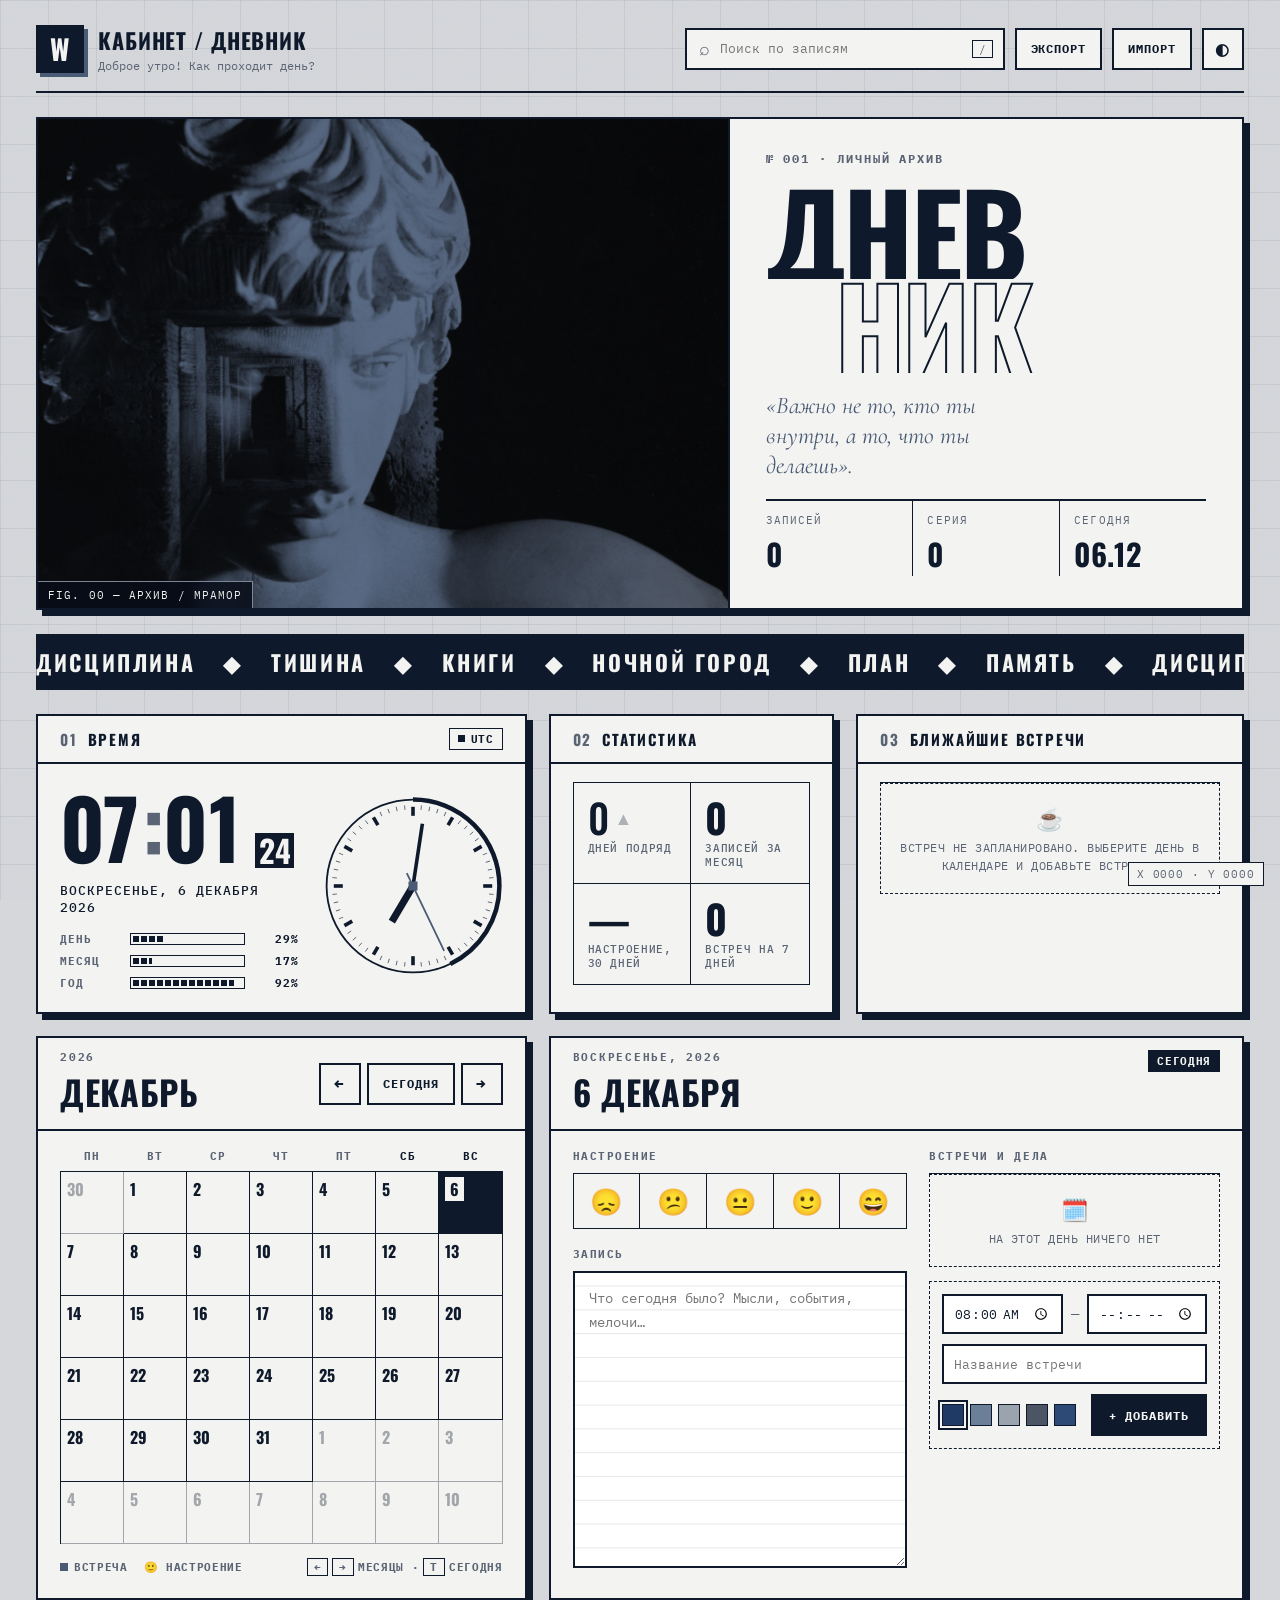
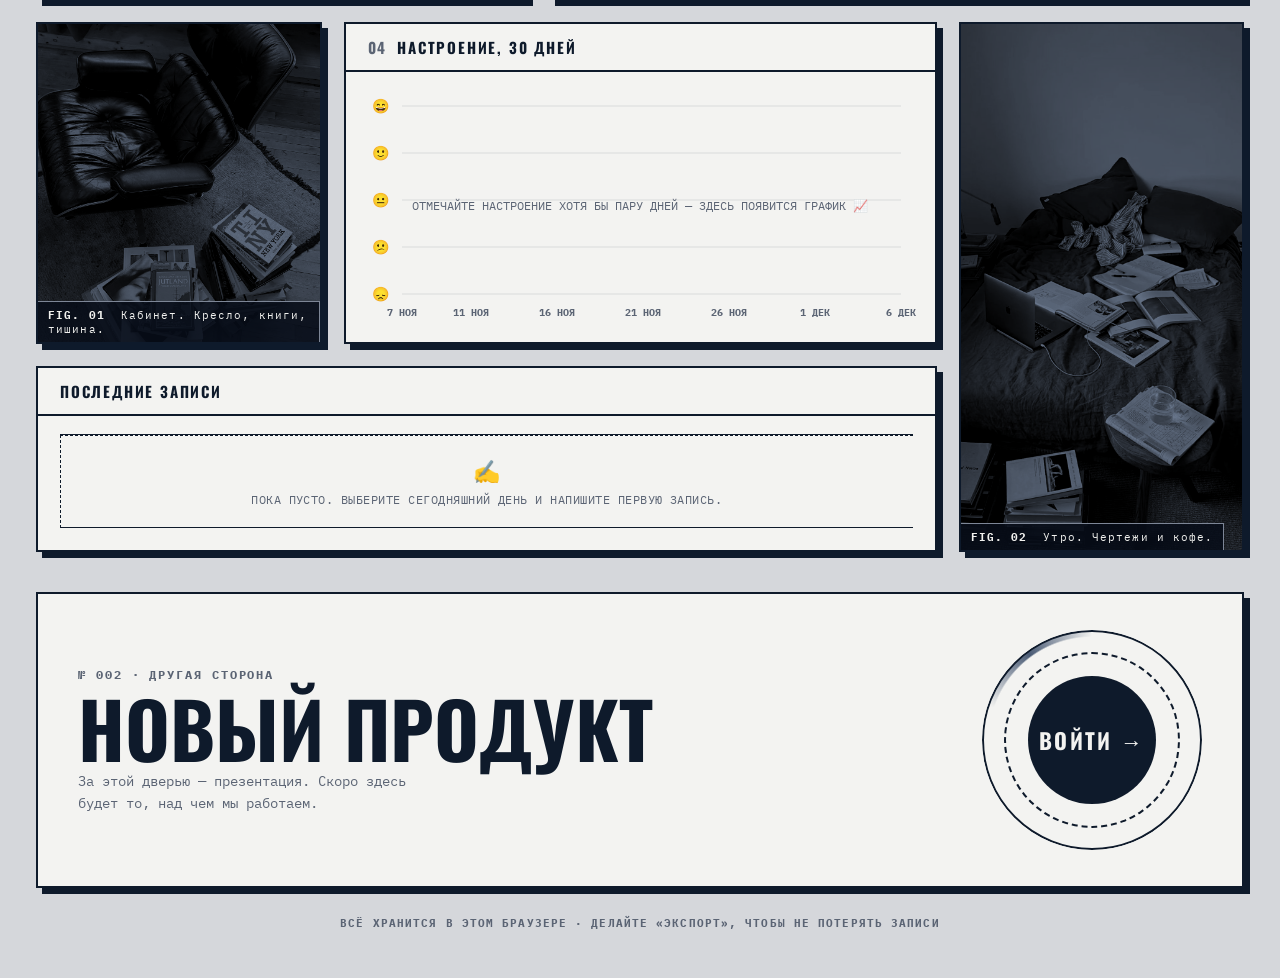
==== commit b9a78969: "Брутализм: серый, тёмно-синий и белый, фото-виджеты и портал на страницу презентации - Жёсткие рамки" ====
--- a/index.html
+++ b/index.html
@@ -3,48 +3,71 @@
 <head>
   <meta charset="utf-8">
   <meta name="viewport" content="width=device-width, initial-scale=1">
-  <title>Мой дневник</title>
+  <title>Дневник — Кабинет</title>
   <link rel="preconnect" href="https://fonts.googleapis.com">
   <link rel="preconnect" href="https://fonts.gstatic.com" crossorigin>
-  <link href="https://fonts.googleapis.com/css2?family=Manrope:wght@400;500;600;700;800&family=JetBrains+Mono:wght@500;700&display=swap" rel="stylesheet">
+  <link href="https://fonts.googleapis.com/css2?family=Oswald:wght@500;700&family=IBM+Plex+Mono:wght@400;500;700&family=Cormorant+Garamond:ital,wght@1,500;1,600&display=swap" rel="stylesheet">
   <link rel="stylesheet" href="style.css">
 </head>
 <body>
-  <!-- Живой фон: плавающие цветные пятна + зерно -->
-  <div class="bg" aria-hidden="true">
-    <span class="blob b1"></span><span class="blob b2"></span><span class="blob b3"></span>
-    <div class="grain"></div>
-  </div>
-  <div class="cursor-glow" id="cursorGlow" aria-hidden="true"></div>
+  <!-- Бетонный фон: сетка + зерно -->
+  <div class="bg" aria-hidden="true"><div class="grain"></div></div>
+  <!-- Координаты курсора в углу, как на чертеже -->
+  <div class="coords" id="coords" aria-hidden="true">X 0000 · Y 0000</div>
 
   <main class="shell">
     <!-- Верхняя панель -->
     <header class="topbar">
       <div class="brand">
-        <span class="logo">✦</span>
+        <span class="logo">W</span>
         <div>
-          <h1>Мой дневник</h1>
+          <h1>Кабинет / Дневник</h1>
           <p id="greeting"></p>
         </div>
       </div>
       <div class="top-actions">
         <label class="search">
           <span class="search-ico">⌕</span>
-          <input id="searchInput" type="search" placeholder="Поиск по записям…" aria-label="Поиск по записям">
+          <input id="searchInput" type="search" placeholder="Поиск по записям" aria-label="Поиск по записям">
           <kbd>/</kbd>
         </label>
-        <button class="chip-btn ripple" id="exportBtn" title="Скачать резервную копию">↓ Экспорт</button>
-        <button class="chip-btn ripple" id="importBtn" title="Загрузить резервную копию">↑ Импорт</button>
+        <button class="chip-btn ripple" id="exportBtn" title="Скачать резервную копию">Экспорт</button>
+        <button class="chip-btn ripple" id="importBtn" title="Загрузить резервную копию">Импорт</button>
         <input type="file" id="importFile" accept="application/json,.json" hidden>
         <button class="icon-btn ripple" id="themeBtn" aria-label="Сменить тему">◐</button>
       </div>
     </header>
 
+    <!-- Главный баннер -->
+    <section class="hero">
+      <figure class="hero-img">
+        <img src="img/statue.jpg" alt="Мраморная статуя с коридором внутри" id="heroImg">
+        <figcaption>FIG. 00 — АРХИВ / МРАМОР</figcaption>
+      </figure>
+      <div class="hero-text">
+        <p class="hero-index">№ 001 · ЛИЧНЫЙ АРХИВ</p>
+        <h2 class="hero-title"><span>Днев</span><span>ник</span></h2>
+        <blockquote class="hero-quote">«Важно не то, кто ты внутри, а то, что ты делаешь».</blockquote>
+        <dl class="hero-meta">
+          <div><dt>Записей</dt><dd id="heroTotal">0</dd></div>
+          <div><dt>Серия</dt><dd id="heroStreak">0</dd></div>
+          <div><dt>Сегодня</dt><dd id="heroDate">—</dd></div>
+        </dl>
+      </div>
+    </section>
+
+    <!-- Бегущая строка -->
+    <div class="marquee" aria-hidden="true">
+      <div class="marquee-track" id="marquee">
+        <span>ДИСЦИПЛИНА</span><span>◆</span><span>ТИШИНА</span><span>◆</span><span>КНИГИ</span><span>◆</span><span>НОЧНОЙ ГОРОД</span><span>◆</span><span>ПЛАН</span><span>◆</span><span>ПАМЯТЬ</span><span>◆</span>
+      </div>
+    </div>
+
     <section class="bento">
       <!-- Часы -->
-      <article class="w w-clock" data-tilt style="--d:1">
-        <header class="w-head">
-          <h2>Сейчас</h2>
+      <article class="w w-clock" style="--d:1">
+        <header class="w-head">
+          <h2><i>01</i>Время</h2>
           <span class="pill"><span class="live-dot"></span><span id="tzLabel"></span></span>
         </header>
         <div class="clock-body">
@@ -56,33 +79,27 @@
             <div class="progress-row"><span>Год</span><div class="bar"><i id="yearBar"></i></div><b id="yearPct"></b></div>
           </div>
           <svg class="analog" viewBox="0 0 200 200" aria-hidden="true">
-            <defs>
-              <linearGradient id="faceGrad" x1="0" y1="0" x2="1" y2="1">
-                <stop offset="0" style="stop-color:var(--accent)" stop-opacity="0.25"/>
-                <stop offset="1" style="stop-color:var(--accent-2)" stop-opacity="0.05"/>
-              </linearGradient>
-            </defs>
             <circle class="face" cx="100" cy="100" r="96"/>
             <circle class="sec-ring" id="secRing" cx="100" cy="100" r="96" pathLength="60"/>
             <g id="ticks"></g>
             <line class="hand hour" id="hourHand" x1="100" y1="100" x2="100" y2="54"/>
             <line class="hand min" id="minHand" x1="100" y1="100" x2="100" y2="30"/>
             <line class="hand sec" id="secHand" x1="100" y1="116" x2="100" y2="20"/>
-            <circle class="pin" cx="100" cy="100" r="4.5"/>
+            <rect class="pin" x="95" y="95" width="10" height="10"/>
           </svg>
         </div>
       </article>
 
       <!-- Статистика -->
-      <article class="w w-stats" data-tilt style="--d:2">
-        <header class="w-head"><h2>Статистика</h2></header>
+      <article class="w w-stats" style="--d:2">
+        <header class="w-head"><h2><i>02</i>Статистика</h2></header>
         <div class="stat-grid">
           <div class="stat" id="streakCard">
-            <b><span id="streakNum">0</span><span class="fire">🔥</span></b>
+            <b><span id="streakNum">0</span><span class="fire">▲</span></b>
             <span>дней подряд</span>
           </div>
           <div class="stat"><b id="monthNum">0</b><span>записей за месяц</span></div>
-          <div class="stat"><b id="avgMood">—</b><span>настроение за 30 дней</span></div>
+          <div class="stat"><b id="avgMood">—</b><span>настроение, 30 дней</span></div>
           <div class="stat"><b id="weekEvents">0</b><span>встреч на 7 дней</span></div>
         </div>
       </article>
@@ -90,7 +107,7 @@
       <!-- Ближайшие встречи -->
       <article class="w w-upcoming" style="--d:3">
         <header class="w-head">
-          <h2>Ближайшие встречи</h2>
+          <h2><i>03</i>Ближайшие встречи</h2>
           <span class="pill" id="upcomingCount"></span>
         </header>
         <ul class="up-list" id="upcomingList"></ul>
@@ -104,9 +121,9 @@
             <h2 class="month" id="monthLabel"></h2>
           </div>
           <div class="nav">
-            <button class="icon-btn ripple" id="prevBtn" aria-label="Предыдущий месяц">‹</button>
+            <button class="icon-btn ripple" id="prevBtn" aria-label="Предыдущий месяц">←</button>
             <button class="chip-btn ripple" id="todayBtn">Сегодня</button>
-            <button class="icon-btn ripple" id="nextBtn" aria-label="Следующий месяц">›</button>
+            <button class="icon-btn ripple" id="nextBtn" aria-label="Следующий месяц">→</button>
           </div>
         </header>
         <div class="weekdays">
@@ -120,7 +137,7 @@
         </div>
       </article>
 
-      <!-- Выбранный день: запись + встречи -->
+      <!-- Выбранный день -->
       <article class="w w-day" style="--d:5">
         <header class="w-head">
           <div>
@@ -134,7 +151,7 @@
             <p class="label">Настроение</p>
             <div class="moods" id="moods"></div>
             <p class="label">Запись <span class="save-state" id="saveState"></span></p>
-            <textarea id="entryText" placeholder="Что сегодня было? Мысли, события, мелочи…"></textarea>
+            <textarea id="entryText" placeholder="Что сегодня было?"></textarea>
             <div class="entry-foot">
               <span class="muted" id="charCount"></span>
               <button class="link-btn danger" id="deleteBtn">Удалить запись</button>
@@ -152,17 +169,23 @@
               <input type="text" id="evTitle" placeholder="Название встречи" maxlength="80" required>
               <div class="ev-row">
                 <div class="colors" id="colorPick" role="radiogroup" aria-label="Цвет"></div>
-                <button class="btn primary ripple" type="submit">＋ Добавить</button>
+                <button class="btn primary ripple" type="submit">+ Добавить</button>
               </div>
             </form>
           </div>
         </div>
       </article>
 
+      <!-- Фото: кабинет -->
+      <figure class="w w-photo photo-a" style="--d:6">
+        <img src="img/chair.jpg" alt="Кожаное кресло и стопки книг" loading="lazy">
+        <figcaption><b>FIG. 01</b> Кабинет. Кресло, книги, тишина.</figcaption>
+      </figure>
+
       <!-- График настроения -->
-      <article class="w w-chart" style="--d:6">
-        <header class="w-head">
-          <h2>Настроение за 30 дней</h2>
+      <article class="w w-chart" style="--d:7">
+        <header class="w-head">
+          <h2><i>04</i>Настроение, 30 дней</h2>
           <span class="pill" id="chartSummary"></span>
         </header>
         <div class="chart-wrap" id="chartWrap">
@@ -171,8 +194,14 @@
         </div>
       </article>
 
-      <!-- Последние записи / поиск -->
-      <article class="w w-recent" style="--d:7">
+      <!-- Фото: комната -->
+      <figure class="w w-photo photo-b" style="--d:8">
+        <img src="img/room.jpg" alt="Кровать с синим бельём, книги и ноутбук" loading="lazy">
+        <figcaption><b>FIG. 02</b> Утро. Чертежи и кофе.</figcaption>
+      </figure>
+
+      <!-- Последние записи -->
+      <article class="w w-recent" style="--d:9">
         <header class="w-head">
           <h2 id="recentTitle">Последние записи</h2>
           <span class="pill" id="recentCount"></span>
@@ -181,8 +210,28 @@
       </article>
     </section>
 
+    <!-- Портал в другую сторону -->
+    <section class="portal-block">
+      <div class="portal-copy">
+        <p class="hero-index">№ 002 · ДРУГАЯ СТОРОНА</p>
+        <h2>Новый продукт</h2>
+        <p>За этой дверью — презентация. Скоро здесь будет то, над чем мы работаем.</p>
+      </div>
+      <a class="portal-btn" id="portalBtn" href="presentation.html">
+        <span class="portal-ring"></span><span class="portal-ring r2"></span><span class="portal-ring r3"></span>
+        <span class="portal-label">Войти →</span>
+      </a>
+    </section>
+
     <footer class="foot">Всё хранится в этом браузере · делайте «Экспорт», чтобы не потерять записи</footer>
   </main>
+
+  <!-- Слой анимации портала -->
+  <div class="portal-overlay" id="portalOverlay" aria-hidden="true">
+    <div class="portal-zoom"><img src="img/statue.jpg" alt=""></div>
+    <div class="portal-tunnel"></div>
+    <div class="portal-flash"></div>
+  </div>
 
   <div class="toast" id="toast" role="status" aria-live="polite"></div>
 
--- a/style.css
+++ b/style.css
@@ -1,561 +1,635 @@
-/* ===== Цвета: светлая тема по умолчанию, тёмная — по системе или кнопке ===== */
+/* =====================================================================
+   БРУТАЛИЗМ · серый, тёмно-синий, белый
+   Тёмная тема — «ночной кабинет», светлая — «бетон и бумага»
+   ===================================================================== */
 :root {
-  --bg: #eceef6;
-  --bg-2: #f7f7fb;
-  --card: rgba(255, 255, 255, 0.62);
-  --card-hi: rgba(255, 255, 255, 0.85);
-  --border: rgba(20, 20, 40, 0.08);
-  --text: #15151f;
-  --muted: #6e6e85;
-  --soft: rgba(20, 20, 40, 0.05);
-  --soft-2: rgba(20, 20, 40, 0.09);
-  --accent: #7c3aed;
-  --accent-2: #06b6d4;
-  --accent-3: #ec4899;
-  --danger: #e11d48;
-  --glow: rgba(124, 58, 237, 0.35);
-  --spot: rgba(124, 58, 237, 0.08);
-  --shadow: 0 1px 1px rgba(20, 20, 40, 0.04), 0 20px 50px -20px rgba(40, 30, 90, 0.25);
-  --blob-a: #c4b5fd;
-  --blob-b: #67e8f9;
-  --blob-c: #f9a8d4;
-  --blob-o: 0.55;
-
-  --c-violet: #8b5cf6;
-  --c-cyan: #06b6d4;
-  --c-pink: #ec4899;
-  --c-amber: #f59e0b;
-  --c-green: #10b981;
-
-  --radius: 26px;
-  --font: "Manrope", system-ui, -apple-system, "Segoe UI", Roboto, sans-serif;
-  --mono: "JetBrains Mono", ui-monospace, "SF Mono", Menlo, monospace;
+  --bg: #d5d7db;
+  --bg-2: #c9ccd1;
+  --card: #f3f3f1;
+  --card-hi: #ffffff;
+  --border: #0e1a2b;
+  --text: #0e1a2b;
+  --muted: #5b6474;
+  --soft: rgba(14, 26, 43, 0.05);
+  --soft-2: rgba(14, 26, 43, 0.1);
+  --accent: #0e1a2b;
+  --accent-2: #4a5b75;
+  --accent-3: #1f3a64;
+  --on-accent: #f3f3f1;
+  --danger: #0e1a2b;
+  --glow: rgba(14, 26, 43, 0.25);
+  --spot: rgba(14, 26, 43, 0.07);
+  --hard: #0e1a2b;
+  --gridline: rgba(14, 26, 43, 0.07);
+  --img-tint: #1f3a64;
+
+  --c-violet: #1f3a64;
+  --c-cyan: #6b7f99;
+  --c-pink: #9aa3ae;
+  --c-amber: #4b5563;
+  --c-green: #2c4a75;
+
+  --bw: 2px;
+  --sh: 6px;
+  --head: "Oswald", "Arial Narrow", Impact, sans-serif;
+  --font: "IBM Plex Mono", ui-monospace, "SF Mono", Menlo, monospace;
+  --mono: "IBM Plex Mono", ui-monospace, monospace;
+  --serif: "Cormorant Garamond", Georgia, serif;
   --spring: cubic-bezier(0.34, 1.56, 0.64, 1);
   --ease-out: cubic-bezier(0.22, 1, 0.36, 1);
+  --snap: cubic-bezier(0.7, 0, 0.2, 1);
   color-scheme: light;
 }
 
 @media (prefers-color-scheme: dark) {
   :root:not([data-theme="light"]) {
-    --bg: #07070d;
-    --bg-2: #0d0d17;
-    --card: rgba(22, 22, 36, 0.55);
-    --card-hi: rgba(34, 34, 54, 0.75);
-    --border: rgba(255, 255, 255, 0.08);
-    --text: #f2f2f8;
-    --muted: #8d8da6;
-    --soft: rgba(255, 255, 255, 0.05);
-    --soft-2: rgba(255, 255, 255, 0.1);
-    --accent: #a78bfa;
-    --accent-2: #22d3ee;
-    --accent-3: #f472b6;
-    --danger: #fb7185;
-    --glow: rgba(167, 139, 250, 0.55);
-    --spot: rgba(167, 139, 250, 0.1);
-    --shadow: 0 1px 1px rgba(0, 0, 0, 0.3), 0 30px 60px -25px rgba(0, 0, 0, 0.7);
-    --blob-a: #6d28d9;
-    --blob-b: #0e7490;
-    --blob-c: #be185d;
-    --blob-o: 0.45;
+    --bg: #080e19;
+    --bg-2: #0c1524;
+    --card: #0e1828;
+    --card-hi: #142238;
+    --border: #7d8696;
+    --text: #f1f1ee;
+    --muted: #8a93a3;
+    --soft: rgba(255, 255, 255, 0.035);
+    --soft-2: rgba(255, 255, 255, 0.08);
+    --accent: #f1f1ee;
+    --accent-2: #9aa7b8;
+    --accent-3: #c3cad4;
+    --on-accent: #0b1220;
+    --danger: #f1f1ee;
+    --glow: rgba(241, 241, 238, 0.3);
+    --spot: rgba(241, 241, 238, 0.06);
+    --hard: #000000;
+    --gridline: rgba(255, 255, 255, 0.04);
+    --img-tint: #142a4d;
+    --c-violet: #5b7fb5;
+    --c-cyan: #a9b4c2;
+    --c-pink: #f1f1ee;
+    --c-amber: #6e7785;
+    --c-green: #3d5d8f;
     color-scheme: dark;
   }
 }
 :root[data-theme="dark"] {
-  --bg: #07070d;
-  --bg-2: #0d0d17;
-  --card: rgba(22, 22, 36, 0.55);
-  --card-hi: rgba(34, 34, 54, 0.75);
-  --border: rgba(255, 255, 255, 0.08);
-  --text: #f2f2f8;
-  --muted: #8d8da6;
-  --soft: rgba(255, 255, 255, 0.05);
-  --soft-2: rgba(255, 255, 255, 0.1);
-  --accent: #a78bfa;
-  --accent-2: #22d3ee;
-  --accent-3: #f472b6;
-  --danger: #fb7185;
-  --glow: rgba(167, 139, 250, 0.55);
-  --spot: rgba(167, 139, 250, 0.1);
-  --shadow: 0 1px 1px rgba(0, 0, 0, 0.3), 0 30px 60px -25px rgba(0, 0, 0, 0.7);
-  --blob-a: #6d28d9;
-  --blob-b: #0e7490;
-  --blob-c: #be185d;
-  --blob-o: 0.45;
+  --bg: #080e19;
+  --bg-2: #0c1524;
+  --card: #0e1828;
+  --card-hi: #142238;
+  --border: #7d8696;
+  --text: #f1f1ee;
+  --muted: #8a93a3;
+  --soft: rgba(255, 255, 255, 0.035);
+  --soft-2: rgba(255, 255, 255, 0.08);
+  --accent: #f1f1ee;
+  --accent-2: #9aa7b8;
+  --accent-3: #c3cad4;
+  --on-accent: #0b1220;
+  --danger: #f1f1ee;
+  --glow: rgba(241, 241, 238, 0.3);
+  --spot: rgba(241, 241, 238, 0.06);
+  --hard: #000000;
+  --gridline: rgba(255, 255, 255, 0.04);
+  --img-tint: #142a4d;
+  --c-violet: #5b7fb5;
+  --c-cyan: #a9b4c2;
+  --c-pink: #f1f1ee;
+  --c-amber: #6e7785;
+  --c-green: #3d5d8f;
   color-scheme: dark;
 }
 
 * { box-sizing: border-box; }
-
 body {
-  margin: 0;
-  min-height: 100vh;
-  background: var(--bg);
-  color: var(--text);
-  font-family: var(--font);
+  margin: 0; min-height: 100vh;
+  background: var(--bg); color: var(--text);
+  font-family: var(--font); font-size: 14px;
   -webkit-font-smoothing: antialiased;
   overflow-x: hidden;
-}
-
+  cursor: crosshair;
+}
 button, input, textarea { font: inherit; color: inherit; }
-button { background: none; border: 0; cursor: pointer; }
-button:focus-visible, input:focus-visible, textarea:focus-visible {
-  outline: 2px solid var(--accent); outline-offset: 2px;
+button { background: none; border: 0; cursor: pointer; border-radius: 0; }
+a, button, input, textarea { cursor: pointer; }
+input[type="text"], input[type="search"], textarea { cursor: text; }
+button:focus-visible, input:focus-visible, textarea:focus-visible, a:focus-visible {
+  outline: 3px solid var(--accent); outline-offset: 2px;
 }
 kbd {
-  font-family: var(--mono); font-size: 11px;
-  padding: 2px 6px; border-radius: 6px;
-  background: var(--soft-2); color: var(--muted);
-  border: 1px solid var(--border);
-}
-
-/* ===== Живой фон ===== */
-.bg { position: fixed; inset: 0; z-index: -1; overflow: hidden; background: radial-gradient(1200px 800px at 80% -10%, var(--bg-2), var(--bg)); }
-.blob {
-  position: absolute; width: 46vw; height: 46vw; border-radius: 50%;
-  filter: blur(90px); opacity: var(--blob-o);
-  animation: float 26s ease-in-out infinite alternate;
-}
-.b1 { background: var(--blob-a); top: -18vw; left: -10vw; }
-.b2 { background: var(--blob-b); bottom: -22vw; right: -8vw; animation-duration: 32s; animation-delay: -8s; }
-.b3 { background: var(--blob-c); top: 30%; left: 40%; width: 30vw; height: 30vw; animation-duration: 22s; animation-delay: -4s; }
-@keyframes float {
-  0%   { transform: translate(0, 0) scale(1); }
-  50%  { transform: translate(8vw, 6vw) scale(1.15); }
-  100% { transform: translate(-6vw, 10vw) scale(0.9); }
+  font-family: var(--mono); font-size: 11px; padding: 1px 6px;
+  border: 1px solid var(--border); color: var(--muted);
+}
+
+/* ===== Фон: инженерная сетка + зерно ===== */
+.bg {
+  position: fixed; inset: 0; z-index: -1; overflow: hidden;
+  background:
+    linear-gradient(var(--gridline) 1px, transparent 1px) 0 0 / 48px 48px,
+    linear-gradient(90deg, var(--gridline) 1px, transparent 1px) 0 0 / 48px 48px,
+    var(--bg);
 }
 .grain {
-  position: absolute; inset: -50%; opacity: 0.06; pointer-events: none;
-  background-image: url("data:image/svg+xml,%3Csvg xmlns='http://www.w3.org/2000/svg' width='160' height='160'%3E%3Cfilter id='n'%3E%3CfeTurbulence type='fractalNoise' baseFrequency='0.9' numOctaves='2' stitchTiles='stitch'/%3E%3C/filter%3E%3Crect width='100%25' height='100%25' filter='url(%23n)'/%3E%3C/svg%3E");
-}
-.cursor-glow {
-  position: fixed; left: 0; top: 0; width: 520px; height: 520px; margin: -260px 0 0 -260px;
-  border-radius: 50%; pointer-events: none; z-index: -1;
-  background: radial-gradient(circle, var(--spot), transparent 65%);
-  transform: translate(var(--gx, -999px), var(--gy, -999px));
-  will-change: transform;
+  position: absolute; inset: -50%; opacity: 0.09; pointer-events: none;
+  background-image: url("data:image/svg+xml,%3Csvg xmlns='http://www.w3.org/2000/svg' width='160' height='160'%3E%3Cfilter id='n'%3E%3CfeTurbulence type='fractalNoise' baseFrequency='0.85' numOctaves='3' stitchTiles='stitch'/%3E%3C/filter%3E%3Crect width='100%25' height='100%25' filter='url(%23n)'/%3E%3C/svg%3E");
+  animation: grain 1.2s steps(4) infinite;
+}
+@keyframes grain { 25% { transform: translate(-2%, 1%); } 50% { transform: translate(1%, -2%); } 75% { transform: translate(2%, 2%); } }
+
+.coords {
+  position: fixed; right: 16px; bottom: 14px; z-index: 40;
+  font-family: var(--mono); font-size: 11px; letter-spacing: 0.08em;
+  padding: 4px 8px; color: var(--muted);
+  background: var(--card); border: 1px solid var(--border);
+  pointer-events: none;
 }
 
 /* ===== Каркас ===== */
-.shell { max-width: 1480px; margin: 0 auto; padding: 28px 36px 40px; }
+.shell { max-width: 1480px; margin: 0 auto; padding: 24px 36px 48px; }
 
 .topbar {
   display: flex; align-items: center; justify-content: space-between; gap: 24px;
-  margin-bottom: 24px;
-  animation: rise 0.8s var(--ease-out) both;
+  padding-bottom: 18px; margin-bottom: 24px;
+  border-bottom: var(--bw) solid var(--border);
+  animation: rise 0.7s var(--ease-out) both;
 }
 .brand { display: flex; align-items: center; gap: 14px; }
 .logo {
-  display: grid; place-items: center; width: 46px; height: 46px; border-radius: 15px;
-  font-size: 22px; color: #fff;
-  background: conic-gradient(from var(--spin, 0deg), var(--accent), var(--accent-2), var(--accent-3), var(--accent));
-  box-shadow: 0 8px 24px -6px var(--glow);
-  animation: spin 8s linear infinite;
-}
-@property --spin { syntax: "<angle>"; inherits: false; initial-value: 0deg; }
-@keyframes spin { to { --spin: 360deg; } }
-.brand h1 { margin: 0; font-size: 22px; font-weight: 800; letter-spacing: -0.02em; }
-.brand p { margin: 2px 0 0; color: var(--muted); font-size: 14px; font-weight: 500; }
+  display: grid; place-items: center; width: 48px; height: 48px;
+  font-family: var(--head); font-size: 28px; font-weight: 700;
+  color: var(--on-accent); background: var(--accent);
+  box-shadow: 4px 4px 0 var(--accent-2);
+}
+.brand h1 { margin: 0; font-family: var(--head); font-size: 22px; font-weight: 700; text-transform: uppercase; letter-spacing: 0.04em; }
+.brand p { margin: 2px 0 0; color: var(--muted); font-size: 12px; }
 
 .top-actions { display: flex; align-items: center; gap: 10px; }
 .search {
   display: flex; align-items: center; gap: 8px;
-  width: 340px; height: 44px; padding: 0 10px 0 14px; border-radius: 14px;
-  background: var(--card); border: 1px solid var(--border);
-  backdrop-filter: blur(20px); -webkit-backdrop-filter: blur(20px);
-  transition: width 0.4s var(--ease-out), border-color 0.2s, box-shadow 0.3s;
-}
-.search:focus-within { width: 420px; border-color: var(--accent); box-shadow: 0 0 0 4px var(--spot); }
+  width: 320px; height: 42px; padding: 0 10px 0 12px;
+  background: var(--card); border: var(--bw) solid var(--border);
+  transition: width 0.4s var(--snap), box-shadow 0.2s;
+}
+.search:focus-within { width: 400px; box-shadow: 4px 4px 0 var(--hard); }
 .search-ico { color: var(--muted); font-size: 18px; }
-.search input { flex: 1; min-width: 0; border: 0; outline: 0; background: none; font-size: 14px; }
+.search input { flex: 1; min-width: 0; border: 0; outline: 0; background: none; font-size: 13px; }
 .search input::-webkit-search-cancel-button { display: none; }
 
 /* ===== Кнопки ===== */
 .chip-btn, .icon-btn, .btn {
   position: relative; overflow: hidden;
-  height: 40px; border-radius: 12px;
-  font-weight: 600; font-size: 14px;
-  background: var(--card); border: 1px solid var(--border);
-  backdrop-filter: blur(20px); -webkit-backdrop-filter: blur(20px);
-  transition: transform 0.35s var(--spring), background-color 0.2s, border-color 0.2s;
+  height: 42px; font-family: var(--mono); font-weight: 700; font-size: 12px;
+  text-transform: uppercase; letter-spacing: 0.08em;
+  background: var(--card); border: var(--bw) solid var(--border);
+  box-shadow: 0 0 0 var(--hard);
+  transition: transform 0.15s var(--snap), box-shadow 0.15s var(--snap), background-color 0.15s, color 0.15s;
 }
 .chip-btn { padding: 0 14px; }
-.icon-btn { width: 40px; font-size: 20px; line-height: 1; }
-.chip-btn:hover, .icon-btn:hover, .btn:hover { background: var(--card-hi); border-color: var(--soft-2); transform: translateY(-1px); }
-.chip-btn:active, .icon-btn:active, .btn:active { transform: scale(0.94); transition-duration: 0.08s; }
-.btn.primary {
-  padding: 0 16px; color: #fff; border: 0;
-  background: linear-gradient(135deg, var(--accent), var(--accent-3));
-  box-shadow: 0 8px 20px -8px var(--glow);
-}
-.btn.primary:hover { background: linear-gradient(135deg, var(--accent), var(--accent-3)); filter: brightness(1.08); }
-.link-btn { font-size: 13px; font-weight: 600; color: var(--muted); padding: 4px 0; transition: color 0.2s; }
-.link-btn.danger:hover { color: var(--danger); }
+.icon-btn { width: 42px; font-size: 16px; }
+.chip-btn:hover, .icon-btn:hover, .btn:hover {
+  transform: translate(-3px, -3px); box-shadow: 3px 3px 0 var(--hard);
+  background: var(--accent); color: var(--on-accent);
+}
+.chip-btn:active, .icon-btn:active, .btn:active { transform: translate(0, 0); box-shadow: 0 0 0 var(--hard); }
+.btn.primary { padding: 0 16px; background: var(--accent); color: var(--on-accent); border-color: var(--accent); }
+.btn.primary:hover { background: var(--accent-3); }
+.link-btn { font-size: 12px; font-weight: 700; color: var(--muted); text-transform: uppercase; letter-spacing: 0.06em; text-decoration: underline; text-underline-offset: 3px; }
+.link-btn:hover { color: var(--text); }
 
 .ripple-ink {
-  position: absolute; border-radius: 50%; pointer-events: none;
-  width: 10px; height: 10px; margin: -5px 0 0 -5px;
-  background: currentColor; opacity: 0.25;
-  animation: ink 0.6s var(--ease-out) forwards;
+  position: absolute; pointer-events: none; width: 10px; height: 10px; margin: -5px 0 0 -5px;
+  background: currentColor; opacity: 0.25; animation: ink 0.5s var(--ease-out) forwards;
 }
 @keyframes ink { to { transform: scale(30); opacity: 0; } }
 
-/* ===== Сетка виджетов (bento) ===== */
-.bento {
-  display: grid;
-  grid-template-columns: repeat(12, minmax(0, 1fr));
-  gap: 20px;
-}
+/* ===== Главный баннер ===== */
+.hero {
+  display: grid; grid-template-columns: 1.35fr 1fr;
+  border: var(--bw) solid var(--border); background: var(--card);
+  box-shadow: var(--sh) var(--sh) 0 var(--hard);
+  margin-bottom: 0;
+  animation: rise 0.8s var(--ease-out) both; animation-delay: 60ms;
+}
+.hero-img {
+  position: relative; margin: 0; min-height: 420px; overflow: hidden;
+  border-right: var(--bw) solid var(--border);
+  background: #05080f;
+}
+.hero-img img {
+  position: absolute; inset: 0; width: 100%; height: 100%; object-fit: cover;
+  filter: grayscale(1) contrast(1.15) brightness(0.9);
+  transform: scale(1.08) translate(var(--px, 0), var(--py, 0));
+  transition: transform 1.2s var(--ease-out), filter 0.8s;
+  animation: heroIn 2.2s var(--ease-out) both;
+}
+@keyframes heroIn { from { transform: scale(1.3); filter: grayscale(1) brightness(0.2) blur(6px); } }
+.hero-img::after {
+  content: ""; position: absolute; inset: 0; pointer-events: none;
+  background: linear-gradient(90deg, transparent 55%, rgba(5, 8, 15, 0.6)), var(--img-tint);
+  mix-blend-mode: multiply; opacity: 0.7;
+}
+.hero:hover .hero-img img { filter: grayscale(0.4) contrast(1.1); }
+figcaption {
+  position: absolute; left: 0; bottom: 0; z-index: 2;
+  padding: 6px 10px; font-size: 11px; letter-spacing: 0.1em;
+  color: #f1f1ee; background: rgba(8, 14, 25, 0.85);
+  border-top: 1px solid #7d8696; border-right: 1px solid #7d8696;
+}
+.hero-text { position: relative; padding: 32px 36px; display: flex; flex-direction: column; justify-content: space-between; gap: 18px; overflow: hidden; }
+.hero-index { margin: 0; font-size: 12px; font-weight: 700; letter-spacing: 0.16em; color: var(--muted); }
+.hero-title {
+  margin: 0; font-family: var(--head); font-weight: 700; text-transform: uppercase;
+  font-size: clamp(80px, 9vw, 150px); line-height: 0.82; letter-spacing: -0.02em;
+}
+.hero-title span { display: block; animation: slab 0.9s var(--snap) both; }
+.hero-title span:nth-child(2) { animation-delay: 0.12s; margin-left: 0.6em; -webkit-text-stroke: 2px var(--text); color: transparent; }
+@keyframes slab { from { transform: translateY(105%); clip-path: inset(0 0 100% 0); } to { clip-path: inset(0 0 0 0); } }
+.hero-quote { margin: 0; font-family: var(--serif); font-style: italic; font-size: 24px; line-height: 1.25; color: var(--accent-2); max-width: 26ch; }
+.hero-meta { margin: 0; display: grid; grid-template-columns: repeat(3, 1fr); border-top: var(--bw) solid var(--border); }
+.hero-meta div { padding: 12px 0 0; }
+.hero-meta div + div { padding-left: 14px; border-left: 1px solid var(--border); }
+.hero-meta dt { font-size: 11px; color: var(--muted); letter-spacing: 0.1em; text-transform: uppercase; }
+.hero-meta dd { margin: 4px 0 0; font-family: var(--head); font-size: 30px; font-weight: 700; }
+
+/* ===== Бегущая строка ===== */
+.marquee {
+  overflow: hidden; margin: 24px 0; padding: 10px 0;
+  border-top: var(--bw) solid var(--border); border-bottom: var(--bw) solid var(--border);
+  background: var(--accent); color: var(--on-accent);
+}
+.marquee-track { display: flex; gap: 28px; width: max-content; animation: marquee 38s linear infinite; }
+.marquee span { font-family: var(--head); font-size: 22px; font-weight: 700; letter-spacing: 0.12em; white-space: nowrap; }
+@keyframes marquee { to { transform: translateX(-50%); } }
+
+/* ===== Сетка виджетов ===== */
+.bento { display: grid; grid-template-columns: repeat(12, minmax(0, 1fr)); gap: 22px; }
 .w-clock    { grid-column: span 5; }
 .w-stats    { grid-column: span 3; }
 .w-upcoming { grid-column: span 4; }
 .w-cal      { grid-column: span 5; }
 .w-day      { grid-column: span 7; }
-.w-chart    { grid-column: span 7; }
-.w-recent   { grid-column: span 5; }
-
-/* ===== Карточка виджета: стекло, подсветка под курсором, наклон ===== */
+.photo-a    { grid-column: span 3; }
+.w-chart    { grid-column: span 6; }
+.photo-b    { grid-column: span 3; grid-row: span 2; }
+.w-recent   { grid-column: span 9; }
+
+/* ===== Карточка: жёсткая рамка и тень без размытия ===== */
 .w {
-  position: relative;
-  padding: 22px 24px 24px;
-  border-radius: var(--radius);
+  position: relative; margin: 0;
+  padding: 20px 22px 22px;
   background: var(--card);
-  border: 1px solid var(--border);
-  box-shadow: var(--shadow);
-  backdrop-filter: blur(28px) saturate(150%);
-  -webkit-backdrop-filter: blur(28px) saturate(150%);
-  transform: perspective(1000px) rotateX(var(--rx, 0deg)) rotateY(var(--ry, 0deg)) translateY(var(--lift, 0px));
-  transition: transform 0.5s var(--ease-out), box-shadow 0.4s;
-  animation: rise 0.9s var(--ease-out) both;
-  animation-delay: calc(var(--d, 0) * 70ms);
+  border: var(--bw) solid var(--border);
+  box-shadow: var(--sh) var(--sh) 0 var(--hard);
+  transition: transform 0.2s var(--snap), box-shadow 0.2s var(--snap);
+  animation: rise 0.7s var(--ease-out) both;
+  animation-delay: calc(var(--d, 0) * 60ms + 150ms);
 }
 .w.ready { animation: none; }
-.w:hover { --lift: -3px; }
-.w::before, .w::after {
-  content: ""; position: absolute; inset: 0; border-radius: inherit; pointer-events: none;
-  opacity: 0; transition: opacity 0.4s;
-}
-.w::before { background: radial-gradient(500px circle at var(--mx, 50%) var(--my, 50%), var(--spot), transparent 45%); }
-.w::after {
-  padding: 1px;
-  background: radial-gradient(320px circle at var(--mx, 50%) var(--my, 50%), var(--glow), transparent 60%);
-  -webkit-mask: linear-gradient(#000 0 0) content-box, linear-gradient(#000 0 0);
-  -webkit-mask-composite: xor;
-  mask: linear-gradient(#000 0 0) content-box exclude, linear-gradient(#000 0 0);
-}
-.w:hover::before, .w:hover::after { opacity: 1; }
+.w:hover { transform: translate(-3px, -3px); box-shadow: calc(var(--sh) + 3px) calc(var(--sh) + 3px) 0 var(--hard); }
+.w::before {
+  content: ""; position: absolute; inset: 0; pointer-events: none; opacity: 0; transition: opacity 0.3s;
+  background: radial-gradient(420px circle at var(--mx, 50%) var(--my, 50%), var(--spot), transparent 45%);
+}
+.w:hover::before { opacity: 1; }
 .w > * { position: relative; z-index: 1; }
-
-@keyframes rise {
-  from { opacity: 0; transform: translateY(28px) scale(0.97); filter: blur(8px); }
-  to   { opacity: 1; transform: none; filter: none; }
-}
-
-.w-head { display: flex; align-items: flex-start; justify-content: space-between; gap: 12px; margin-bottom: 16px; }
-.w-head h2 { margin: 0; font-size: 15px; font-weight: 700; color: var(--muted); letter-spacing: 0.01em; }
-.eyebrow { margin: 0 0 2px; font-size: 13px; font-weight: 700; color: var(--accent-3); }
+@keyframes rise { from { opacity: 0; transform: translateY(24px); } to { opacity: 1; transform: none; } }
+
+.w-head {
+  display: flex; align-items: flex-start; justify-content: space-between; gap: 12px;
+  margin: -20px -22px 18px; padding: 12px 22px;
+  border-bottom: var(--bw) solid var(--border);
+}
+.w-head h2 {
+  margin: 0; font-family: var(--head); font-size: 15px; font-weight: 700;
+  text-transform: uppercase; letter-spacing: 0.12em;
+}
+.w-head h2 i { font-style: normal; color: var(--muted); margin-right: 10px; }
+.eyebrow { margin: 0 0 2px; font-size: 11px; font-weight: 700; letter-spacing: 0.16em; text-transform: uppercase; color: var(--muted); }
 .pill {
   display: inline-flex; align-items: center; gap: 6px; white-space: nowrap;
-  padding: 5px 10px; border-radius: 999px;
-  font-size: 12px; font-weight: 700; color: var(--muted);
-  background: var(--soft); border: 1px solid var(--border);
+  padding: 3px 8px; font-size: 11px; font-weight: 700; letter-spacing: 0.06em; text-transform: uppercase;
+  border: 1px solid var(--border);
 }
 .pill:empty { display: none; }
-.pill.accent { color: var(--accent); background: var(--spot); }
-.live-dot { width: 7px; height: 7px; border-radius: 50%; background: #22c55e; box-shadow: 0 0 0 0 rgba(34, 197, 94, 0.6); animation: pulse 2s infinite; }
-@keyframes pulse { 70% { box-shadow: 0 0 0 8px rgba(34, 197, 94, 0); } 100% { box-shadow: 0 0 0 0 rgba(34, 197, 94, 0); } }
+.pill.accent { background: var(--accent); color: var(--on-accent); border-color: var(--accent); }
+.live-dot { width: 7px; height: 7px; background: var(--accent); animation: blinkDot 1s steps(1) infinite; }
+@keyframes blinkDot { 50% { opacity: 0; } }
 .muted { color: var(--muted); }
-.label { margin: 0 0 10px; font-size: 12px; font-weight: 700; text-transform: uppercase; letter-spacing: 0.08em; color: var(--muted); display: flex; align-items: center; gap: 8px; }
+.label { margin: 0 0 10px; font-size: 11px; font-weight: 700; text-transform: uppercase; letter-spacing: 0.14em; color: var(--muted); display: flex; align-items: center; gap: 8px; }
 
 /* ===== Часы ===== */
 .clock-body { display: flex; align-items: center; justify-content: space-between; gap: 24px; }
 .digital { flex: 1; min-width: 0; }
-.time {
-  display: flex; align-items: flex-end;
-  font-family: var(--mono); font-weight: 700; line-height: 1;
-  font-size: clamp(54px, 5.4vw, 84px); letter-spacing: -0.04em;
-}
-.digit { position: relative; display: inline-block; width: 0.62em; height: 1.1em; overflow: hidden; }
+.time { display: flex; align-items: flex-end; font-family: var(--head); font-weight: 700; line-height: 1; font-size: clamp(64px, 6.4vw, 104px); }
+.digit { position: relative; display: inline-block; width: 0.5em; height: 1.1em; overflow: hidden; }
 .digit > span { position: absolute; inset: 0; display: grid; place-items: center; color: var(--text); }
-.d-in  { animation: digitIn 0.5s var(--spring) both; }
-.d-out { animation: digitOut 0.4s var(--ease-out) forwards; }
-@keyframes digitIn  { from { transform: translateY(-80%); opacity: 0; filter: blur(4px); } }
-@keyframes digitOut { to   { transform: translateY(80%);  opacity: 0; filter: blur(4px); } }
-.colon { width: 0.4em; height: 1.1em; display: grid; place-items: center; padding-bottom: 0.08em; color: var(--accent); animation: blink 1s steps(1) infinite; }
-@keyframes blink { 50% { opacity: 0.25; } }
-.secs { display: inline-flex; margin: 0 0 0.12em 10px; font-size: 0.42em; }
-.secs .digit > span { color: var(--accent); }
-.date { margin: 12px 0 18px; font-size: 17px; font-weight: 600; }
-.date::first-letter { text-transform: uppercase; }
-
-.progress-row { display: grid; grid-template-columns: 54px 1fr 44px; align-items: center; gap: 10px; margin-top: 8px; font-size: 12px; font-weight: 600; color: var(--muted); }
-.progress-row b { text-align: right; font-family: var(--mono); color: var(--text); }
-.bar { height: 6px; border-radius: 99px; background: var(--soft-2); overflow: hidden; }
+.d-in  { animation: digitIn 0.45s var(--snap) both; }
+.d-out { animation: digitOut 0.4s var(--snap) forwards; }
+@keyframes digitIn  { from { transform: translateY(-100%); } }
+@keyframes digitOut { to   { transform: translateY(100%); } }
+.colon { width: 0.26em; height: 1.1em; display: grid; place-items: center; padding-bottom: 0.1em; color: var(--muted); animation: blinkDot 1s steps(1) infinite; }
+.secs { display: inline-flex; margin: 0 0 0.14em 10px; font-size: 0.38em; padding: 0 4px; background: var(--accent); }
+.secs .digit > span { color: var(--on-accent); }
+.date { margin: 10px 0 16px; font-size: 13px; font-weight: 500; text-transform: uppercase; letter-spacing: 0.08em; }
+
+.progress-row { display: grid; grid-template-columns: 60px 1fr 44px; align-items: center; gap: 10px; margin-top: 8px; font-size: 11px; font-weight: 700; color: var(--muted); text-transform: uppercase; letter-spacing: 0.08em; }
+.progress-row b { text-align: right; color: var(--text); }
+.bar { height: 12px; border: 1px solid var(--border); padding: 2px; }
 .bar i {
-  display: block; height: 100%; width: var(--p, 0%); border-radius: inherit;
-  background: linear-gradient(90deg, var(--accent-2), var(--accent), var(--accent-3));
-  background-size: 200% 100%;
-  transition: width 1.2s var(--ease-out);
-  animation: shimmer 4s linear infinite;
-}
-@keyframes shimmer { to { background-position: -200% 0; } }
-
-.analog { width: 190px; height: 190px; flex-shrink: 0; filter: drop-shadow(0 12px 30px var(--spot)); }
-.analog .face { fill: url(#faceGrad); stroke: var(--border); stroke-width: 1; }
-.analog .sec-ring {
-  fill: none; stroke: var(--accent); stroke-width: 2.5; stroke-linecap: round;
-  stroke-dasharray: 0 60; transform: rotate(-90deg); transform-origin: 100px 100px;
-  opacity: 0.8;
-}
-.analog .tick { stroke: var(--muted); stroke-width: 1; opacity: 0.5; }
-.analog .tick.big { stroke: var(--text); stroke-width: 2.5; opacity: 0.9; stroke-linecap: round; }
-.analog .hand { stroke-linecap: round; }
-.analog .hour { stroke: var(--text); stroke-width: 6; }
-.analog .min  { stroke: var(--text); stroke-width: 4; opacity: 0.85; }
-.analog .sec  { stroke: var(--accent-3); stroke-width: 2; }
-.analog .pin  { fill: var(--accent-3); stroke: var(--card-hi); stroke-width: 2; }
+  display: block; height: 100%; width: var(--p, 0%);
+  background: repeating-linear-gradient(90deg, var(--accent) 0 6px, transparent 6px 8px);
+  transition: width 1.4s var(--snap);
+}
+
+.analog { width: 180px; height: 180px; flex-shrink: 0; }
+.analog .face { fill: none; stroke: var(--border); stroke-width: 2; }
+.analog .sec-ring { fill: none; stroke: var(--accent); stroke-width: 5; stroke-dasharray: 0 60; transform: rotate(-90deg); transform-origin: 100px 100px; }
+.analog .tick { stroke: var(--muted); stroke-width: 1; }
+.analog .tick.big { stroke: var(--text); stroke-width: 4; }
+.analog .hour { stroke: var(--text); stroke-width: 8; }
+.analog .min  { stroke: var(--text); stroke-width: 4; }
+.analog .sec  { stroke: var(--accent-2); stroke-width: 2; }
+.analog .pin  { fill: var(--accent-2); }
 
 /* ===== Статистика ===== */
-.stat-grid { display: grid; grid-template-columns: 1fr 1fr; gap: 12px; }
-.stat {
-  display: flex; flex-direction: column; gap: 4px;
-  padding: 14px; border-radius: 18px; background: var(--soft);
-  border: 1px solid var(--border);
-  transition: transform 0.35s var(--spring), background-color 0.25s;
-}
-.stat:hover { transform: translateY(-2px); background: var(--soft-2); }
-.stat b { font-size: 30px; font-weight: 800; letter-spacing: -0.03em; display: flex; align-items: center; gap: 4px; font-variant-numeric: tabular-nums; }
-.stat span { font-size: 12px; font-weight: 600; color: var(--muted); line-height: 1.3; }
-.stat b span { font-size: inherit; color: inherit; }
-.fire { display: inline-block; font-size: 24px !important; filter: grayscale(1); opacity: 0.5; transition: filter 0.4s, opacity 0.4s; }
-#streakCard.hot .fire { filter: none; opacity: 1; animation: flame 1.4s ease-in-out infinite; transform-origin: 50% 90%; }
-@keyframes flame { 0%, 100% { transform: scale(1) rotate(-4deg); } 50% { transform: scale(1.15) rotate(4deg); } }
+.stat-grid { display: grid; grid-template-columns: 1fr 1fr; border: 1px solid var(--border); }
+.stat { display: flex; flex-direction: column; gap: 4px; padding: 14px; transition: background-color 0.15s, color 0.15s; }
+.stat:nth-child(odd) { border-right: 1px solid var(--border); }
+.stat:nth-child(-n+2) { border-bottom: 1px solid var(--border); }
+.stat:hover { background: var(--accent); color: var(--on-accent); }
+.stat:hover span { color: inherit; }
+.stat b { font-family: var(--head); font-size: 40px; font-weight: 700; line-height: 1; display: flex; align-items: center; gap: 6px; font-variant-numeric: tabular-nums; }
+.stat span { font-size: 11px; font-weight: 500; color: var(--muted); text-transform: uppercase; letter-spacing: 0.06em; }
+.stat b span { font-size: inherit; color: inherit; letter-spacing: 0; }
+.fire { font-size: 18px !important; opacity: 0.3; }
+#streakCard.hot .fire { opacity: 1; animation: blinkDot 1.2s steps(1) infinite; }
 
 /* ===== Ближайшие встречи ===== */
 .up-list, .ev-list, .rec-list { list-style: none; margin: 0; padding: 0; }
-.up-list { display: flex; flex-direction: column; gap: 8px; }
+.up-list { display: flex; flex-direction: column; border-top: 1px solid var(--border); }
 .up-item {
-  display: grid; grid-template-columns: 4px 1fr auto; gap: 12px; align-items: center;
-  padding: 10px 12px; border-radius: 14px; background: var(--soft);
-  cursor: pointer;
-  animation: slideIn 0.5s var(--ease-out) both; animation-delay: calc(var(--i, 0) * 60ms);
-  transition: transform 0.3s var(--spring), background-color 0.2s;
-}
-.up-item:hover { transform: translateX(4px); background: var(--soft-2); }
-.up-item .stripe { width: 4px; height: 34px; border-radius: 4px; background: var(--c); }
-.up-item .t { font-weight: 700; font-size: 14px; white-space: nowrap; overflow: hidden; text-overflow: ellipsis; }
-.up-item .s { font-size: 12px; color: var(--muted); font-weight: 600; margin-top: 2px; }
-.up-item .when { font-size: 12px; font-weight: 700; color: var(--muted); white-space: nowrap; }
-.up-item.now .when { color: #fff; background: linear-gradient(135deg, var(--accent), var(--accent-3)); padding: 4px 9px; border-radius: 99px; animation: nowPulse 1.6s ease-in-out infinite; }
-@keyframes nowPulse { 50% { box-shadow: 0 0 0 6px var(--spot); } }
-@keyframes slideIn { from { opacity: 0; transform: translateX(-14px); } }
-
-.empty { padding: 18px; border-radius: 16px; text-align: center; font-size: 13px; color: var(--muted); border: 1px dashed var(--soft-2); line-height: 1.5; }
-.empty b { display: block; font-size: 26px; margin-bottom: 4px; }
+  display: grid; grid-template-columns: 10px 1fr auto; gap: 12px; align-items: center;
+  padding: 10px 4px; border-bottom: 1px solid var(--border); cursor: pointer;
+  animation: slideIn 0.4s var(--snap) both; animation-delay: calc(var(--i, 0) * 60ms + 400ms);
+  transition: background-color 0.15s, color 0.15s, padding 0.2s var(--snap);
+}
+.up-item:hover { background: var(--accent); color: var(--on-accent); padding-left: 10px; }
+.up-item:hover .s, .up-item:hover .when { color: inherit; }
+.up-item .stripe { width: 10px; height: 10px; background: var(--c); border: 1px solid var(--border); }
+.up-item .t { font-weight: 700; font-size: 13px; white-space: nowrap; overflow: hidden; text-overflow: ellipsis; text-transform: uppercase; }
+.up-item .s { font-size: 11px; color: var(--muted); margin-top: 2px; }
+.up-item .when { font-size: 11px; font-weight: 700; color: var(--muted); white-space: nowrap; text-transform: uppercase; }
+.up-item.now .when { color: var(--on-accent); background: var(--accent); padding: 3px 7px; animation: blinkDot 1.4s steps(1) infinite; }
+@keyframes slideIn { from { opacity: 0; transform: translateX(-16px); } }
+
+.empty { padding: 18px; text-align: center; font-size: 12px; color: var(--muted); border: 1px dashed var(--border); line-height: 1.5; text-transform: uppercase; letter-spacing: 0.04em; }
+.empty b { display: block; font-size: 22px; margin-bottom: 4px; }
 
 /* ===== Календарь ===== */
 .cal-head { align-items: center; }
-.month { font-size: 30px !important; font-weight: 800 !important; color: var(--text) !important; letter-spacing: -0.03em !important; }
-.month.swap { animation: monthSwap 0.5s var(--ease-out); }
-@keyframes monthSwap { from { opacity: 0; transform: translateY(10px); filter: blur(4px); } }
+.month { font-size: 34px !important; letter-spacing: 0.02em !important; }
+.month.swap { animation: slab 0.5s var(--snap); }
 .nav { display: flex; gap: 6px; }
-
-.weekdays, .grid { display: grid; grid-template-columns: repeat(7, 1fr); gap: 6px; }
-.weekdays span { text-align: center; font-size: 11px; font-weight: 700; color: var(--muted); text-transform: uppercase; letter-spacing: 0.06em; padding-bottom: 8px; }
-.weekdays .we { color: var(--accent-3); }
-
+.weekdays, .grid { display: grid; grid-template-columns: repeat(7, 1fr); }
+.weekdays span { text-align: center; font-size: 11px; font-weight: 700; color: var(--muted); text-transform: uppercase; letter-spacing: 0.1em; padding-bottom: 8px; }
+.weekdays .we { color: var(--text); }
+.grid { border-top: 1px solid var(--border); border-left: 1px solid var(--border); }
 .day {
-  position: relative; overflow: hidden;
-  height: 64px; border-radius: 14px;
-  display: flex; flex-direction: column; align-items: center; justify-content: center; gap: 2px;
-  background: transparent; border: 1px solid transparent;
-  transition: transform 0.35s var(--spring), background-color 0.2s, border-color 0.2s, box-shadow 0.3s;
-}
-.grid.enter .day, .grid.enter .blank { animation: dayIn 0.55s var(--ease-out) both; animation-delay: calc(var(--i) * 12ms); }
-@keyframes dayIn { from { opacity: 0; transform: translateX(calc(var(--dir, 1) * 22px)) scale(0.9); } }
-.day:hover:not(:disabled) { background: var(--soft-2); transform: translateY(-2px); }
-.day:active:not(:disabled) { transform: scale(0.92); transition-duration: 0.08s; }
-.day .num { font-size: 15px; font-weight: 700; font-variant-numeric: tabular-nums; }
-.day .mood-mark { font-size: 15px; line-height: 1; height: 16px; }
-.day .dots { display: flex; gap: 3px; height: 5px; }
-.day .dots i { width: 5px; height: 5px; border-radius: 50%; background: var(--c); }
+  position: relative; overflow: hidden; height: 62px;
+  display: flex; flex-direction: column; align-items: flex-start; justify-content: space-between;
+  padding: 5px 6px;
+  border-right: 1px solid var(--border); border-bottom: 1px solid var(--border);
+  transition: background-color 0.12s, color 0.12s;
+}
+.grid.enter .day { animation: dayIn 0.45s var(--snap) both; animation-delay: calc(var(--i) * 8ms); }
+@keyframes dayIn { from { opacity: 0; transform: translateX(calc(var(--dir, 1) * 14px)); } }
+.day:hover { background: var(--soft-2); }
+.day .num { font-family: var(--head); font-size: 16px; font-weight: 700; font-variant-numeric: tabular-nums; }
+.day .mood-mark { position: absolute; right: 5px; top: 5px; font-size: 13px; line-height: 1; }
+.day .dots { display: flex; gap: 3px; height: 6px; }
+.day .dots i { width: 6px; height: 6px; background: var(--c); outline: 1px solid var(--border); }
 .day.has-entry { background: var(--soft); }
 .day.other { opacity: 0.35; }
-.day.today .num {
-  color: #fff; width: 26px; height: 26px; display: grid; place-items: center; border-radius: 50%;
-  background: linear-gradient(135deg, var(--accent-3), var(--accent));
-  box-shadow: 0 4px 14px -4px var(--glow);
-}
-.day.selected { border-color: var(--accent); background: var(--spot); box-shadow: 0 0 0 4px var(--spot); }
-.day.pop { animation: pop 0.6s var(--spring); }
-@keyframes pop { 40% { transform: scale(1.18); } }
-
-.legend { display: flex; flex-wrap: wrap; gap: 16px; align-items: center; margin-top: 14px; font-size: 12px; font-weight: 600; color: var(--muted); }
-.legend-dot { display: inline-block; width: 7px; height: 7px; border-radius: 50%; background: var(--accent); margin-right: 6px; vertical-align: 1px; }
+.day.today .num { color: var(--on-accent); background: var(--accent); padding: 0 5px; }
+.day.selected { background: var(--accent); color: var(--on-accent); }
+.day.selected .num { color: var(--on-accent); }
+.day.today.selected .num { background: var(--on-accent); color: var(--accent); }
+.day.pop { animation: pop 0.4s var(--snap); }
+@keyframes pop { 40% { background: var(--accent-2); } }
+.legend { display: flex; flex-wrap: wrap; gap: 16px; align-items: center; margin-top: 14px; font-size: 11px; font-weight: 700; color: var(--muted); text-transform: uppercase; letter-spacing: 0.06em; }
+.legend-dot { display: inline-block; width: 8px; height: 8px; background: var(--accent-2); margin-right: 6px; }
 .legend .keys { margin-left: auto; display: flex; gap: 4px; align-items: center; }
 
 /* ===== Выбранный день ===== */
-.day-title { font-size: 30px !important; font-weight: 800 !important; color: var(--text) !important; letter-spacing: -0.03em !important; }
-.day-title.swap { animation: monthSwap 0.45s var(--ease-out); }
-.day-cols { display: grid; grid-template-columns: 1.15fr 1fr; gap: 24px; flex: 1; }
 .w-day { display: flex; flex-direction: column; }
+.day-title { font-size: 34px !important; letter-spacing: 0.02em !important; }
+.day-title.swap { animation: slab 0.45s var(--snap); }
+.day-cols { display: grid; grid-template-columns: 1.15fr 1fr; gap: 22px; flex: 1; }
+.day-cols.swap > * { animation: rise 0.45s var(--ease-out) both; }
+.day-cols.swap > *:nth-child(2) { animation-delay: 60ms; }
 .day-entry { display: flex; flex-direction: column; }
-.day-entry textarea { flex: 1; min-height: 190px; }
-.day-cols.swap > * { animation: rise 0.5s var(--ease-out) both; }
-.day-cols.swap > *:nth-child(2) { animation-delay: 60ms; }
-
-.moods { display: flex; gap: 8px; margin-bottom: 20px; }
+
+.moods { display: flex; margin-bottom: 18px; border: 1px solid var(--border); }
 .moods button {
-  flex: 1; height: 56px; border-radius: 16px; font-size: 28px;
-  background: var(--soft); border: 1px solid var(--border);
-  transition: transform 0.4s var(--spring), background-color 0.2s, opacity 0.25s, filter 0.25s, border-color 0.2s;
-}
-.moods button:hover:not(:disabled) { transform: translateY(-4px) scale(1.06); background: var(--soft-2); }
-.moods.has-choice button:not(.active) { opacity: 0.4; filter: grayscale(0.7); }
-.moods button.active { background: var(--spot); border-color: var(--accent); transform: scale(1.08); animation: moodPick 0.5s var(--spring); }
-@keyframes moodPick { 30% { transform: scale(1.3) rotate(-8deg); } }
-.moods button:disabled { cursor: not-allowed; opacity: 0.35; }
+  flex: 1; height: 54px; font-size: 26px;
+  transition: background-color 0.12s, opacity 0.2s, filter 0.2s;
+}
+.moods button + button { border-left: 1px solid var(--border); }
+.moods button:hover:not(:disabled) { background: var(--soft-2); }
+.moods.has-choice button:not(.active) { opacity: 0.4; filter: grayscale(1); }
+.moods button.active { background: var(--accent); animation: moodPick 0.35s var(--snap); }
+@keyframes moodPick { 30% { transform: scale(1.12); } }
+.moods button:disabled { cursor: not-allowed; opacity: 0.3; }
 
 textarea {
-  width: 100%; height: 190px; resize: vertical;
-  padding: 14px 16px; border-radius: 16px;
-  border: 1px solid var(--border); background: var(--soft);
-  font-size: 15px; line-height: 1.6;
-  transition: border-color 0.2s, box-shadow 0.3s, background-color 0.2s;
-}
-textarea:focus { outline: 0; border-color: var(--accent); box-shadow: 0 0 0 4px var(--spot); background: var(--card-hi); }
+  width: 100%; flex: 1; min-height: 180px; resize: vertical;
+  padding: 14px; border: var(--bw) solid var(--border); border-radius: 0;
+  background: var(--card-hi); font-size: 14px; line-height: 1.7;
+  background-image: linear-gradient(var(--soft-2) 1px, transparent 1px);
+  background-size: 100% 1.7em; background-position: 0 calc(14px + 1.6em);
+  background-attachment: local;
+  transition: box-shadow 0.15s;
+}
+textarea:focus { outline: 0; box-shadow: 4px 4px 0 var(--hard); }
 textarea:disabled { opacity: 0.55; cursor: not-allowed; }
-.entry-foot { display: flex; justify-content: space-between; align-items: center; margin-top: 8px; font-size: 12px; font-weight: 600; }
-.save-state { text-transform: none; letter-spacing: 0; font-weight: 600; color: var(--accent-2); opacity: 0; transition: opacity 0.3s; }
+.entry-foot { display: flex; justify-content: space-between; align-items: center; margin-top: 8px; font-size: 11px; font-weight: 700; text-transform: uppercase; }
+.save-state { text-transform: uppercase; letter-spacing: 0.06em; color: var(--text); opacity: 0; transition: opacity 0.2s; }
 .save-state.show { opacity: 1; }
 
-.ev-list { display: flex; flex-direction: column; gap: 8px; max-height: 200px; overflow-y: auto; margin-bottom: 14px; padding-right: 2px; }
+.ev-list { display: flex; flex-direction: column; max-height: 210px; overflow-y: auto; margin-bottom: 14px; border-top: 1px solid var(--border); }
 .ev-item {
   display: grid; grid-template-columns: 20px 1fr auto; gap: 10px; align-items: center;
-  padding: 9px 10px 9px 12px; border-radius: 14px;
-  background: linear-gradient(90deg, color-mix(in srgb, var(--c) 16%, transparent), var(--soft) 70%);
-  border-left: 3px solid var(--c);
-  animation: slideIn 0.45s var(--ease-out) both; animation-delay: calc(var(--i, 0) * 50ms);
-  transition: opacity 0.3s, transform 0.3s var(--spring);
-}
-.ev-item.removing { animation: removeOut 0.35s var(--ease-out) forwards; }
-@keyframes removeOut { to { opacity: 0; transform: translateX(30px) scale(0.95); } }
-.ev-item.past { opacity: 0.55; }
+  padding: 8px 4px 8px 10px; border-bottom: 1px solid var(--border);
+  box-shadow: inset 4px 0 0 var(--c);
+  animation: slideIn 0.35s var(--snap) both; animation-delay: calc(var(--i, 0) * 50ms);
+}
+.ev-item.removing { animation: removeOut 0.3s var(--snap) forwards; }
+@keyframes removeOut { to { opacity: 0; transform: translateX(40px); } }
+.ev-item.past { opacity: 0.5; }
 .ev-item.done .ev-title { text-decoration: line-through; color: var(--muted); }
-.ev-check {
-  width: 20px; height: 20px; border-radius: 7px; border: 2px solid var(--c);
-  display: grid; place-items: center; font-size: 12px; color: #fff;
-  transition: background-color 0.2s, transform 0.35s var(--spring);
-}
-.ev-item.done .ev-check { background: var(--c); transform: scale(1.1); }
-.ev-time { font-family: var(--mono); font-size: 12px; color: var(--muted); }
-.ev-title { font-weight: 700; font-size: 14px; overflow-wrap: anywhere; }
-.ev-now { font-size: 10px; font-weight: 800; text-transform: uppercase; color: #fff; background: var(--c); padding: 2px 6px; border-radius: 6px; margin-left: 6px; vertical-align: 2px; }
-.ev-del { width: 28px; height: 28px; border-radius: 8px; color: var(--muted); opacity: 0; transition: opacity 0.2s, background-color 0.2s, color 0.2s; }
+.ev-check { width: 18px; height: 18px; border: 2px solid var(--border); display: grid; place-items: center; font-size: 11px; font-weight: 700; color: var(--on-accent); }
+.ev-item.done .ev-check { background: var(--accent); border-color: var(--accent); }
+.ev-time { font-size: 11px; color: var(--muted); }
+.ev-title { font-weight: 700; font-size: 13px; overflow-wrap: anywhere; text-transform: uppercase; }
+.ev-now { font-size: 10px; font-weight: 700; color: var(--on-accent); background: var(--accent); padding: 1px 5px; margin-left: 6px; vertical-align: 1px; }
+.ev-del { width: 28px; height: 28px; color: var(--muted); opacity: 0; transition: opacity 0.15s; }
 .ev-item:hover .ev-del, .ev-del:focus-visible { opacity: 1; }
-.ev-del:hover { background: var(--soft-2); color: var(--danger); }
-
-.ev-form { display: flex; flex-direction: column; gap: 10px; padding: 14px; border-radius: 18px; border: 1px dashed var(--soft-2); }
+.ev-del:hover { background: var(--accent); color: var(--on-accent); }
+
+.ev-form { display: flex; flex-direction: column; gap: 10px; padding: 12px; border: 1px dashed var(--border); }
 .ev-row { display: flex; align-items: center; gap: 8px; justify-content: space-between; }
 .ev-form input[type="time"], .ev-form input[type="text"] {
-  height: 40px; padding: 0 12px; border-radius: 12px;
-  border: 1px solid var(--border); background: var(--soft); font-size: 14px;
-  transition: border-color 0.2s, box-shadow 0.3s;
-}
-.ev-form input[type="time"] { flex: 1; font-family: var(--mono); }
-.ev-form input:focus { outline: 0; border-color: var(--accent); box-shadow: 0 0 0 4px var(--spot); }
-.ev-form input.shake { animation: shake 0.4s; border-color: var(--danger); }
+  height: 40px; padding: 0 10px; border: var(--bw) solid var(--border); border-radius: 0;
+  background: var(--card-hi); font-size: 13px; transition: box-shadow 0.15s;
+}
+.ev-form input[type="time"] { flex: 1; }
+.ev-form input:focus { outline: 0; box-shadow: 3px 3px 0 var(--hard); }
+.ev-form input.shake { animation: shake 0.35s; }
 @keyframes shake { 25% { transform: translateX(-6px); } 50% { transform: translateX(6px); } 75% { transform: translateX(-3px); } }
-.colors { display: flex; gap: 8px; }
-.colors button {
-  width: 24px; height: 24px; border-radius: 50%; background: var(--c);
-  box-shadow: 0 0 0 0 var(--c);
-  transition: transform 0.35s var(--spring), box-shadow 0.25s;
-}
-.colors button:hover { transform: scale(1.15); }
-.colors button[aria-checked="true"] { box-shadow: 0 0 0 3px var(--bg), 0 0 0 5px var(--c); transform: scale(1.05); }
+.colors { display: flex; gap: 6px; }
+.colors button { width: 22px; height: 22px; background: var(--c); border: 1px solid var(--border); transition: transform 0.15s var(--snap); }
+.colors button:hover { transform: translateY(-2px); }
+.colors button[aria-checked="true"] { outline: 2px solid var(--text); outline-offset: 2px; }
+
+/* ===== Фото-виджеты ===== */
+.w-photo { padding: 0; overflow: hidden; min-height: 300px; background: #05080f; }
+.w-photo img {
+  position: absolute; inset: 0; width: 100%; height: 100%; object-fit: cover; z-index: 0;
+  filter: grayscale(1) contrast(1.1) brightness(0.85);
+  transform: scale(1.05);
+  transition: filter 0.8s var(--ease-out), transform 1.2s var(--ease-out);
+}
+.w-photo::after {
+  content: ""; position: absolute; inset: 0; z-index: 1; pointer-events: none;
+  background: var(--img-tint); mix-blend-mode: multiply; opacity: 0.6; transition: opacity 0.8s;
+}
+.w-photo:hover img { filter: grayscale(0.2) contrast(1.05); transform: scale(1.1); }
+.w-photo:hover::after { opacity: 0.15; }
+.w-photo figcaption { z-index: 2; position: absolute; }
+.w-photo figcaption b { margin-right: 8px; }
+.w-photo::before { display: none; }
 
 /* ===== График ===== */
 .chart-wrap { position: relative; height: 230px; }
 #chart { width: 100%; height: 100%; display: block; overflow: visible; }
-#chart .gridline { stroke: var(--soft-2); stroke-dasharray: 3 5; }
-#chart .ylabel { font-size: 15px; }
-#chart .xlabel { fill: var(--muted); font-size: 11px; font-weight: 600; font-family: var(--font); }
-#chart .line {
-  fill: none; stroke: url(#lineGrad); stroke-width: 3.5; stroke-linecap: round; stroke-linejoin: round;
-  filter: drop-shadow(0 6px 10px var(--glow));
-  transition: stroke-dashoffset 1.6s var(--ease-out);
-}
-#chart .area { fill: url(#areaGrad); opacity: 0; transition: opacity 1.2s 0.4s; }
+#chart .gridline { stroke: var(--soft-2); }
+#chart .ylabel { font-size: 14px; }
+#chart .xlabel { fill: var(--muted); font-size: 10px; font-weight: 700; font-family: var(--mono); text-transform: uppercase; }
+#chart .line { fill: none; stroke: var(--text); stroke-width: 3; stroke-linejoin: miter; transition: stroke-dashoffset 1.6s var(--snap); }
+#chart .area { fill: url(#areaGrad); opacity: 0; transition: opacity 1s 0.5s; }
 #chart.drawn .area { opacity: 1; }
-#chart .pt { fill: var(--card-hi); stroke: var(--accent); stroke-width: 2.5; transform-box: fill-box; transform-origin: center; transform: scale(0); transition: transform 0.4s var(--spring); }
+#chart .pt { fill: var(--card); stroke: var(--text); stroke-width: 2.5; transform-box: fill-box; transform-origin: center; transform: scale(0); transition: transform 0.25s var(--snap); }
 #chart.drawn .pt { transform: scale(1); transition-delay: calc(var(--i) * 25ms + 600ms); }
-#chart .pt.hover { transform: scale(1.6); transition-delay: 0s; }
-#chart .cursor { stroke: var(--accent); stroke-width: 1; stroke-dasharray: 4 4; opacity: 0; transition: opacity 0.15s; }
-#chart .cursor.show { opacity: 0.6; }
+#chart .pt.hover { transform: scale(1.7); transition-delay: 0s; fill: var(--text); }
+#chart .cursor { stroke: var(--text); stroke-width: 1; stroke-dasharray: 3 3; opacity: 0; }
+#chart .cursor.show { opacity: 0.7; }
 .tip {
   position: absolute; left: 0; top: 0; pointer-events: none;
-  padding: 8px 12px; border-radius: 12px; font-size: 13px; font-weight: 600; white-space: nowrap;
-  background: var(--card-hi); border: 1px solid var(--border); box-shadow: var(--shadow);
-  backdrop-filter: blur(20px); -webkit-backdrop-filter: blur(20px);
-  opacity: 0; transform: translate(-50%, calc(-100% - 14px)) scale(0.9);
-  transition: opacity 0.15s, transform 0.25s var(--spring), left 0.15s var(--ease-out), top 0.15s var(--ease-out);
-}
-.tip.show { opacity: 1; transform: translate(-50%, calc(-100% - 14px)) scale(1); }
-.tip small { display: block; color: var(--muted); font-weight: 600; font-size: 11px; }
-.chart-empty { position: absolute; inset: 0; display: grid; place-items: center; text-align: center; color: var(--muted); font-size: 14px; }
+  padding: 8px 10px; font-size: 12px; font-weight: 700; white-space: nowrap;
+  background: var(--accent); color: var(--on-accent);
+  box-shadow: 4px 4px 0 var(--accent-2);
+  opacity: 0; transform: translate(-50%, calc(-100% - 14px));
+  transition: opacity 0.12s, left 0.12s var(--snap), top 0.12s var(--snap);
+}
+.tip.show { opacity: 1; }
+.tip small { display: block; opacity: 0.7; font-weight: 500; font-size: 11px; }
+.chart-empty { position: absolute; inset: 0; display: grid; place-items: center; text-align: center; color: var(--muted); font-size: 12px; text-transform: uppercase; }
 
 /* ===== Последние записи ===== */
-.rec-list { display: flex; flex-direction: column; gap: 6px; max-height: 250px; overflow-y: auto; padding-right: 2px; }
+.rec-list { display: grid; grid-template-columns: repeat(2, minmax(0, 1fr)); max-height: 260px; overflow-y: auto; border-top: 1px solid var(--border); }
+.rec-list li { border-bottom: 1px solid var(--border); animation: slideIn 0.35s var(--snap) both; animation-delay: calc(var(--i, 0) * 40ms); }
+.rec-list li:nth-child(odd) { border-right: 1px solid var(--border); }
+.rec-list li.empty { grid-column: 1 / -1; border-right: 0; }
 .rec-list button {
-  width: 100%; display: grid; grid-template-columns: 40px 1fr auto; gap: 12px; align-items: center;
-  padding: 10px 12px; border-radius: 14px; text-align: left;
-  transition: background-color 0.2s, transform 0.3s var(--spring);
-}
-.rec-list li { animation: slideIn 0.45s var(--ease-out) both; animation-delay: calc(var(--i, 0) * 45ms); }
-.rec-list button:hover { background: var(--soft-2); transform: translateX(4px); }
-.rec-mood { width: 40px; height: 40px; border-radius: 12px; display: grid; place-items: center; font-size: 22px; background: var(--soft); }
-.rec-date { font-size: 13px; font-weight: 700; }
-.rec-text { font-size: 13px; color: var(--muted); white-space: nowrap; overflow: hidden; text-overflow: ellipsis; margin-top: 2px; }
-.rec-list mark { background: color-mix(in srgb, var(--accent) 30%, transparent); color: var(--text); border-radius: 4px; padding: 0 2px; }
-.chev { color: var(--muted); font-size: 18px; transition: transform 0.3s var(--spring); }
-.rec-list button:hover .chev { transform: translateX(3px); color: var(--accent); }
-
-.foot { margin-top: 28px; text-align: center; font-size: 12px; font-weight: 600; color: var(--muted); }
-
-/* ===== Частицы-эмодзи при выборе настроения ===== */
+  width: 100%; display: grid; grid-template-columns: 38px 1fr auto; gap: 12px; align-items: center;
+  padding: 10px; text-align: left; transition: background-color 0.12s, color 0.12s;
+}
+.rec-list button:hover { background: var(--accent); color: var(--on-accent); }
+.rec-list button:hover .rec-text, .rec-list button:hover .chev { color: inherit; }
+.rec-mood { width: 38px; height: 38px; display: grid; place-items: center; font-size: 20px; border: 1px solid var(--border); background: var(--card-hi); }
+.rec-date { font-size: 12px; font-weight: 700; text-transform: uppercase; letter-spacing: 0.04em; }
+.rec-text { font-size: 12px; color: var(--muted); white-space: nowrap; overflow: hidden; text-overflow: ellipsis; margin-top: 2px; }
+.rec-list mark { background: var(--accent); color: var(--on-accent); padding: 0 2px; }
+.chev { color: var(--muted); font-size: 16px; }
+
+/* ===== Портал ===== */
+.portal-block {
+  margin-top: 40px; display: grid; grid-template-columns: 1fr auto; align-items: center; gap: 40px;
+  padding: 36px 40px; border: var(--bw) solid var(--border); background: var(--card);
+  box-shadow: var(--sh) var(--sh) 0 var(--hard);
+}
+.portal-copy h2 { margin: 8px 0; font-family: var(--head); font-size: clamp(48px, 6vw, 96px); line-height: 0.9; text-transform: uppercase; }
+.portal-copy p { margin: 0; max-width: 46ch; color: var(--muted); line-height: 1.6; }
+.portal-btn {
+  position: relative; display: grid; place-items: center; width: 220px; height: 220px;
+  text-decoration: none; color: var(--on-accent);
+}
+.portal-ring {
+  position: absolute; inset: 0; border-radius: 50%;
+  border: var(--bw) solid var(--border);
+  animation: ringSpin 14s linear infinite;
+  background: conic-gradient(from 0deg, transparent 0 80%, var(--accent-2) 90%, transparent 100%);
+  -webkit-mask: radial-gradient(circle, transparent 66%, #000 67%);
+          mask: radial-gradient(circle, transparent 66%, #000 67%);
+}
+.portal-ring.r2 { inset: 22px; animation-duration: 9s; animation-direction: reverse; border-style: dashed; background: none; -webkit-mask: none; mask: none; }
+.portal-ring.r3 { inset: 46px; animation: pulseRing 2.4s var(--ease-out) infinite; background: var(--accent); -webkit-mask: none; mask: none; border: 0; }
+@keyframes ringSpin { to { transform: rotate(360deg); } }
+@keyframes pulseRing { 0%, 100% { transform: scale(1); } 50% { transform: scale(0.94); } }
+.portal-label { position: relative; z-index: 2; font-family: var(--head); font-size: 22px; font-weight: 700; text-transform: uppercase; letter-spacing: 0.1em; }
+.portal-btn:hover .r3 { transform: scale(1.06); animation-play-state: paused; }
+.portal-btn:hover .portal-ring:not(.r3) { animation-duration: 3s; }
+
+/* Слой перехода: камера «влетает» в коридор внутри статуи */
+.portal-overlay { position: fixed; inset: 0; z-index: 100; pointer-events: none; visibility: hidden; background: #000; opacity: 0; }
+.portal-overlay.go { visibility: visible; pointer-events: auto; animation: fadeIn 0.35s linear forwards; }
+@keyframes fadeIn { to { opacity: 1; } }
+.portal-zoom { position: absolute; inset: 0; overflow: hidden; }
+.portal-zoom img {
+  width: 100%; height: 100%; object-fit: cover; filter: grayscale(1) contrast(1.2);
+  transform-origin: 32% 52%;
+}
+.portal-overlay.go .portal-zoom img { animation: dive 2.1s cubic-bezier(0.6, 0, 0.9, 0.4) 0.2s forwards; }
+@keyframes dive { 0% { transform: scale(1); } 100% { transform: scale(14); filter: grayscale(1) brightness(0.2) blur(3px); } }
+.portal-tunnel {
+  position: absolute; inset: -50%; opacity: 0;
+  background: repeating-radial-gradient(circle at 50% 50%, transparent 0 38px, rgba(241, 241, 238, 0.5) 39px 41px, transparent 42px 80px);
+}
+.portal-overlay.go .portal-tunnel { animation: tunnel 1.4s ease-in 1.2s forwards; }
+@keyframes tunnel { 0% { opacity: 0; transform: scale(0.3) rotate(0deg); } 40% { opacity: 1; } 100% { opacity: 1; transform: scale(3) rotate(40deg); } }
+.portal-flash { position: absolute; inset: 0; background: #f1f1ee; opacity: 0; }
+.portal-overlay.go .portal-flash { animation: flash 0.45s ease-in 2.35s forwards; }
+@keyframes flash { to { opacity: 1; } }
+
+.foot { margin-top: 28px; text-align: center; font-size: 11px; font-weight: 700; color: var(--muted); text-transform: uppercase; letter-spacing: 0.1em; }
+
+/* ===== Мелочи ===== */
 .particle { position: fixed; z-index: 50; pointer-events: none; font-size: 22px; left: 0; top: 0; }
-
-/* ===== Уведомление ===== */
 .toast {
   position: fixed; left: 50%; bottom: 32px; z-index: 60;
-  padding: 12px 20px; border-radius: 14px;
-  font-size: 14px; font-weight: 700; color: #fff;
-  background: linear-gradient(135deg, var(--accent), var(--accent-3));
-  box-shadow: 0 16px 40px -12px var(--glow);
-  opacity: 0; transform: translate(-50%, 20px) scale(0.9); pointer-events: none;
-  transition: opacity 0.25s, transform 0.45s var(--spring);
-}
-.toast.show { opacity: 1; transform: translate(-50%, 0) scale(1); }
-
-/* ===== Смена темы: круг расходится от кнопки ===== */
+  padding: 12px 20px; font-size: 12px; font-weight: 700; text-transform: uppercase; letter-spacing: 0.1em;
+  color: var(--on-accent); background: var(--accent); border: var(--bw) solid var(--border);
+  box-shadow: 5px 5px 0 var(--accent-2);
+  opacity: 0; transform: translate(-50%, 30px); pointer-events: none;
+  transition: opacity 0.2s, transform 0.3s var(--snap);
+}
+.toast.show { opacity: 1; transform: translate(-50%, 0); }
+
 ::view-transition-old(root), ::view-transition-new(root) { animation: none; mix-blend-mode: normal; }
-::view-transition-new(root) { animation: reveal 0.7s var(--ease-out); }
-@keyframes reveal {
-  from { clip-path: circle(0 at var(--vt-x, 50%) var(--vt-y, 0)); }
-  to   { clip-path: circle(150vmax at var(--vt-x, 50%) var(--vt-y, 0)); }
-}
-
-/* ===== Адаптивность (базовая; телефон доработаем отдельно) ===== */
+::view-transition-new(root) { animation: wipe 0.6s var(--snap); }
+@keyframes wipe { from { clip-path: inset(0 0 100% 0); } to { clip-path: inset(0 0 0 0); } }
+
+/* ===== Адаптивность (телефон доработаем отдельно) ===== */
 @media (max-width: 1240px) {
   .w-clock { grid-column: span 7; }
   .w-stats { grid-column: span 5; }
   .w-upcoming { grid-column: span 12; }
-  .w-cal, .w-day, .w-chart, .w-recent { grid-column: span 12; }
-  .w-cal { grid-column: span 6; }
-  .w-day { grid-column: span 6; }
+  .w-cal, .w-day { grid-column: span 6; }
   .day-cols { grid-template-columns: 1fr; }
-  .w-chart { grid-column: span 7; }
-  .w-recent { grid-column: span 5; }
+  .photo-a { grid-column: span 4; }
+  .w-chart { grid-column: span 8; }
+  .photo-b { grid-column: span 4; grid-row: auto; }
+  .w-recent { grid-column: span 8; }
+  .hero { grid-template-columns: 1fr; }
+  .hero-img { border-right: 0; border-bottom: var(--bw) solid var(--border); min-height: 320px; }
 }
 @media (max-width: 900px) {
   .shell { padding: 16px; }
@@ -563,11 +637,13 @@
   .top-actions { flex-wrap: wrap; }
   .search, .search:focus-within { width: 100%; }
   .bento > .w { grid-column: span 12; }
-  .analog { width: 130px; height: 130px; }
-  .legend .keys { display: none; }
-}
-
+  .analog { width: 120px; height: 120px; }
+  .legend .keys, .coords { display: none; }
+  .rec-list { grid-template-columns: 1fr; }
+  .rec-list li:nth-child(odd) { border-right: 0; }
+  .portal-block { grid-template-columns: 1fr; justify-items: center; padding: 24px; }
+  .hero-text { padding: 22px; }
+}
 @media (prefers-reduced-motion: reduce) {
   *, *::before, *::after { animation-duration: 0.01ms !important; animation-iteration-count: 1 !important; transition-duration: 0.01ms !important; }
-  .cursor-glow { display: none; }
-}
+}
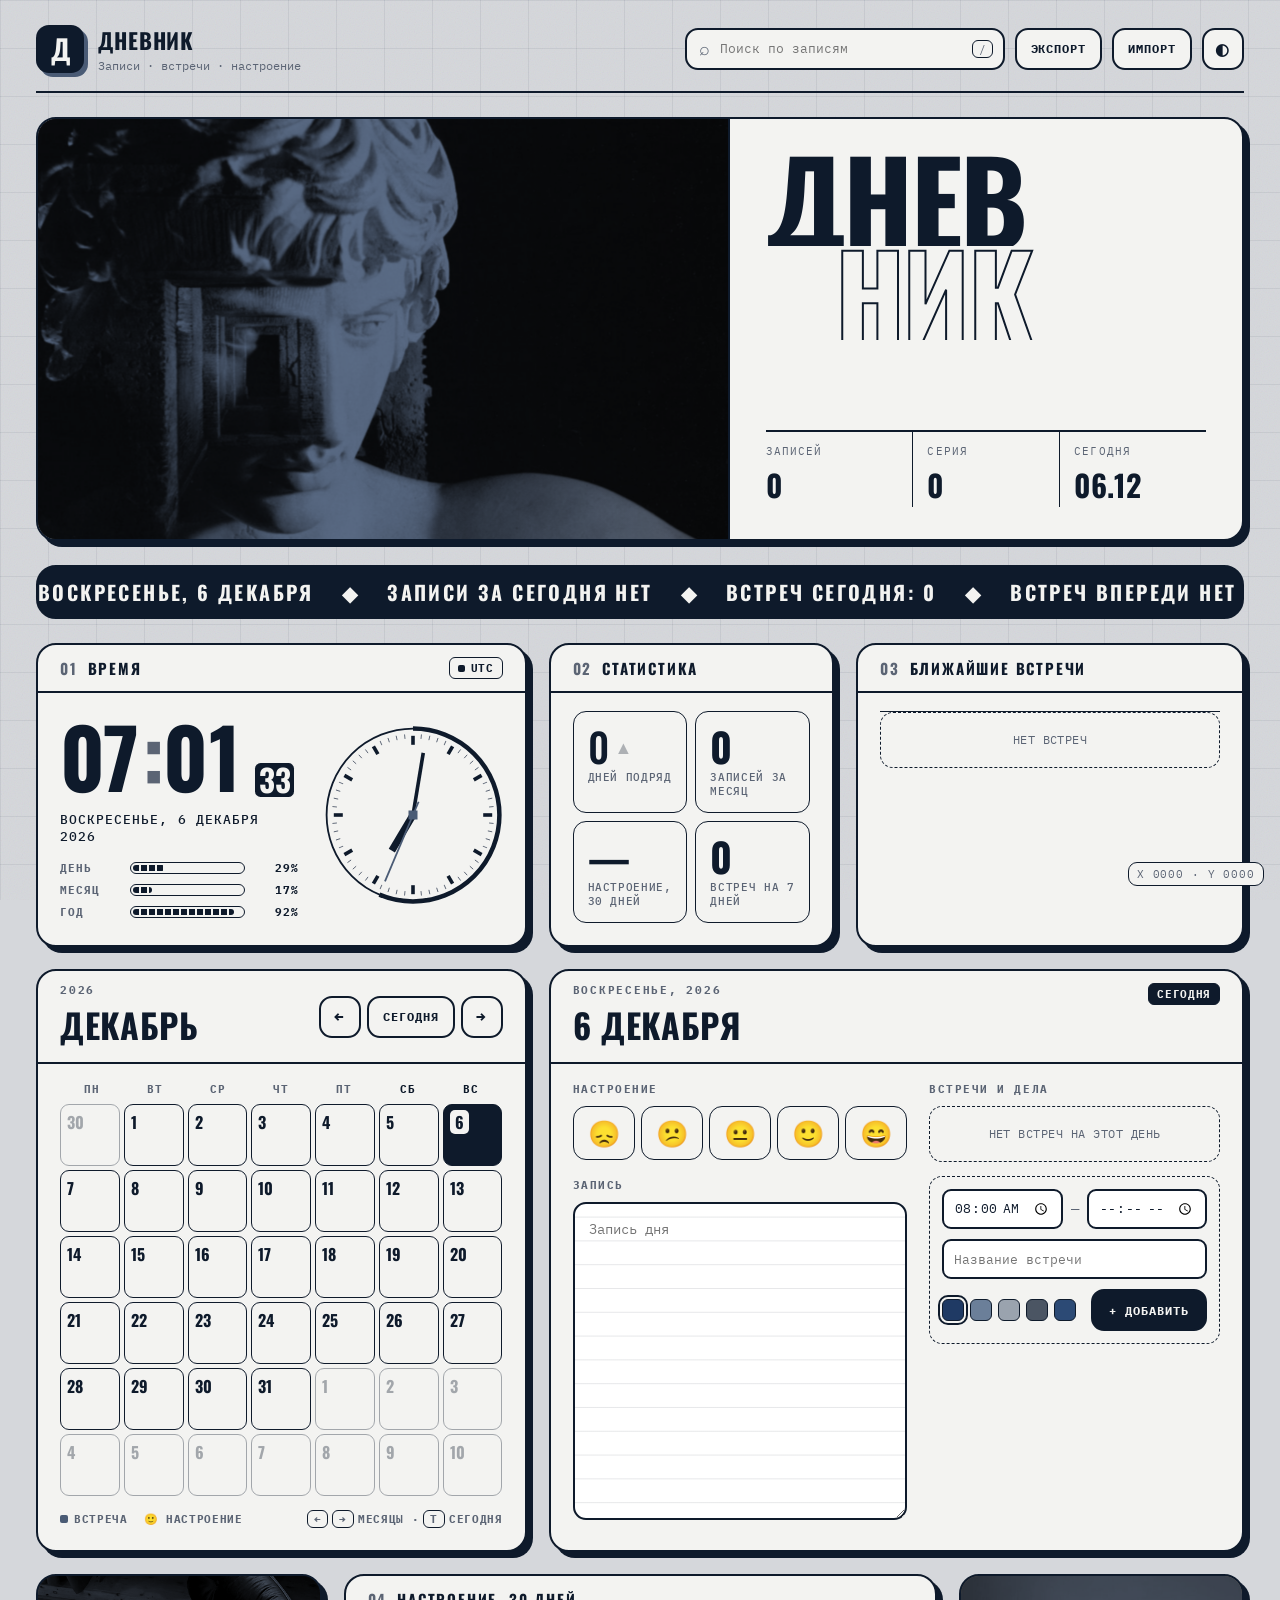
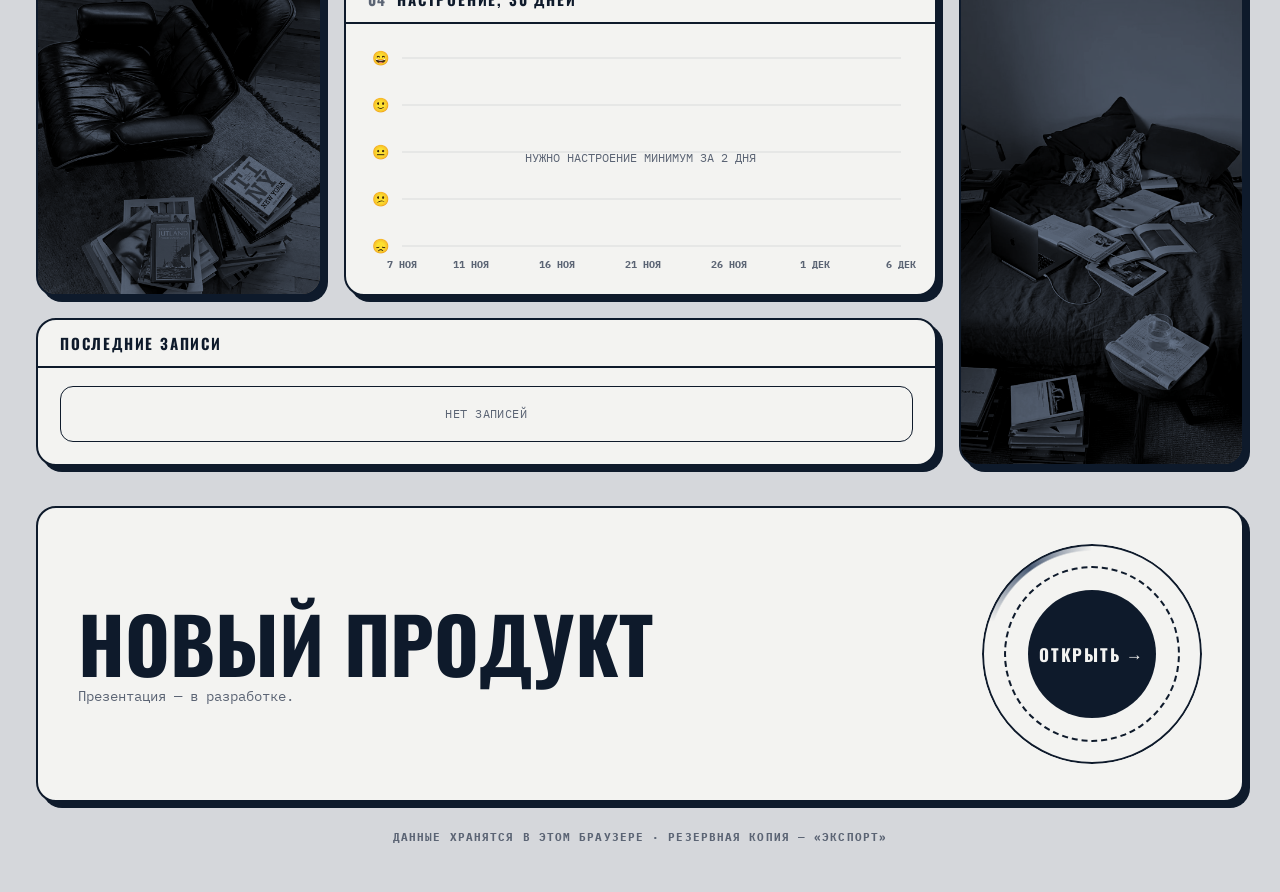
==== commit 90cf0cd6: "Убрать лишние тексты, скругления как у Apple, курсор-рука над кнопками - Бегущая строка показывает с" ====
--- a/index.html
+++ b/index.html
@@ -3,7 +3,7 @@
 <head>
   <meta charset="utf-8">
   <meta name="viewport" content="width=device-width, initial-scale=1">
-  <title>Дневник — Кабинет</title>
+  <title>Дневник</title>
   <link rel="preconnect" href="https://fonts.googleapis.com">
   <link rel="preconnect" href="https://fonts.gstatic.com" crossorigin>
   <link href="https://fonts.googleapis.com/css2?family=Oswald:wght@500;700&family=IBM+Plex+Mono:wght@400;500;700&family=Cormorant+Garamond:ital,wght@1,500;1,600&display=swap" rel="stylesheet">
@@ -19,10 +19,10 @@
     <!-- Верхняя панель -->
     <header class="topbar">
       <div class="brand">
-        <span class="logo">W</span>
+        <span class="logo">Д</span>
         <div>
-          <h1>Кабинет / Дневник</h1>
-          <p id="greeting"></p>
+          <h1>Дневник</h1>
+          <p>Записи · встречи · настроение</p>
         </div>
       </div>
       <div class="top-actions">
@@ -42,12 +42,9 @@
     <section class="hero">
       <figure class="hero-img">
         <img src="img/statue.jpg" alt="Мраморная статуя с коридором внутри" id="heroImg">
-        <figcaption>FIG. 00 — АРХИВ / МРАМОР</figcaption>
       </figure>
       <div class="hero-text">
-        <p class="hero-index">№ 001 · ЛИЧНЫЙ АРХИВ</p>
         <h2 class="hero-title"><span>Днев</span><span>ник</span></h2>
-        <blockquote class="hero-quote">«Важно не то, кто ты внутри, а то, что ты делаешь».</blockquote>
         <dl class="hero-meta">
           <div><dt>Записей</dt><dd id="heroTotal">0</dd></div>
           <div><dt>Серия</dt><dd id="heroStreak">0</dd></div>
@@ -56,10 +53,9 @@
       </div>
     </section>
 
-    <!-- Бегущая строка -->
+    <!-- Бегущая строка: сводка на сегодня (заполняется из app.js) -->
     <div class="marquee" aria-hidden="true">
       <div class="marquee-track" id="marquee">
-        <span>ДИСЦИПЛИНА</span><span>◆</span><span>ТИШИНА</span><span>◆</span><span>КНИГИ</span><span>◆</span><span>НОЧНОЙ ГОРОД</span><span>◆</span><span>ПЛАН</span><span>◆</span><span>ПАМЯТЬ</span><span>◆</span>
       </div>
     </div>
 
@@ -151,7 +147,7 @@
             <p class="label">Настроение</p>
             <div class="moods" id="moods"></div>
             <p class="label">Запись <span class="save-state" id="saveState"></span></p>
-            <textarea id="entryText" placeholder="Что сегодня было?"></textarea>
+            <textarea id="entryText" placeholder="Запись дня"></textarea>
             <div class="entry-foot">
               <span class="muted" id="charCount"></span>
               <button class="link-btn danger" id="deleteBtn">Удалить запись</button>
@@ -179,7 +175,6 @@
       <!-- Фото: кабинет -->
       <figure class="w w-photo photo-a" style="--d:6">
         <img src="img/chair.jpg" alt="Кожаное кресло и стопки книг" loading="lazy">
-        <figcaption><b>FIG. 01</b> Кабинет. Кресло, книги, тишина.</figcaption>
       </figure>
 
       <!-- График настроения -->
@@ -197,7 +192,6 @@
       <!-- Фото: комната -->
       <figure class="w w-photo photo-b" style="--d:8">
         <img src="img/room.jpg" alt="Кровать с синим бельём, книги и ноутбук" loading="lazy">
-        <figcaption><b>FIG. 02</b> Утро. Чертежи и кофе.</figcaption>
       </figure>
 
       <!-- Последние записи -->
@@ -210,20 +204,19 @@
       </article>
     </section>
 
-    <!-- Портал в другую сторону -->
+    <!-- Переход на страницу презентации -->
     <section class="portal-block">
       <div class="portal-copy">
-        <p class="hero-index">№ 002 · ДРУГАЯ СТОРОНА</p>
         <h2>Новый продукт</h2>
-        <p>За этой дверью — презентация. Скоро здесь будет то, над чем мы работаем.</p>
+        <p>Презентация — в разработке.</p>
       </div>
       <a class="portal-btn" id="portalBtn" href="presentation.html">
         <span class="portal-ring"></span><span class="portal-ring r2"></span><span class="portal-ring r3"></span>
-        <span class="portal-label">Войти →</span>
+        <span class="portal-label">Открыть →</span>
       </a>
     </section>
 
-    <footer class="foot">Всё хранится в этом браузере · делайте «Экспорт», чтобы не потерять записи</footer>
+    <footer class="foot">Данные хранятся в этом браузере · резервная копия — «Экспорт»</footer>
   </main>
 
   <!-- Слой анимации портала -->
--- a/style.css
+++ b/style.css
@@ -30,6 +30,11 @@
   --c-green: #2c4a75;
 
   --bw: 2px;
+  /* Скругления как у Apple: не квадрат и не круг */
+  --r-lg: 20px;
+  --r-md: 13px;
+  --r-sm: 9px;
+  --r-xs: 6px;
   --sh: 6px;
   --head: "Oswald", "Arial Narrow", Impact, sans-serif;
   --font: "IBM Plex Mono", ui-monospace, "SF Mono", Menlo, monospace;
@@ -105,18 +110,19 @@
   font-family: var(--font); font-size: 14px;
   -webkit-font-smoothing: antialiased;
   overflow-x: hidden;
-  cursor: crosshair;
 }
 button, input, textarea { font: inherit; color: inherit; }
 button { background: none; border: 0; cursor: pointer; border-radius: 0; }
-a, button, input, textarea { cursor: pointer; }
+/* Курсор-рука над всем, что можно нажать */
+a, button, label, select, summary, [role="button"], [role="radio"], .up-item, input[type="time"], input[type="file"] { cursor: pointer; }
 input[type="text"], input[type="search"], textarea { cursor: text; }
+button:disabled, textarea:disabled { cursor: not-allowed; }
 button:focus-visible, input:focus-visible, textarea:focus-visible, a:focus-visible {
   outline: 3px solid var(--accent); outline-offset: 2px;
 }
 kbd {
   font-family: var(--mono); font-size: 11px; padding: 1px 6px;
-  border: 1px solid var(--border); color: var(--muted);
+  border: 1px solid var(--border); border-radius: var(--r-xs); color: var(--muted);
 }
 
 /* ===== Фон: инженерная сетка + зерно ===== */
@@ -138,7 +144,7 @@
   position: fixed; right: 16px; bottom: 14px; z-index: 40;
   font-family: var(--mono); font-size: 11px; letter-spacing: 0.08em;
   padding: 4px 8px; color: var(--muted);
-  background: var(--card); border: 1px solid var(--border);
+  background: var(--card); border: 1px solid var(--border); border-radius: var(--r-sm);
   pointer-events: none;
 }
 
@@ -155,7 +161,7 @@
 .logo {
   display: grid; place-items: center; width: 48px; height: 48px;
   font-family: var(--head); font-size: 28px; font-weight: 700;
-  color: var(--on-accent); background: var(--accent);
+  color: var(--on-accent); background: var(--accent); border-radius: var(--r-md);
   box-shadow: 4px 4px 0 var(--accent-2);
 }
 .brand h1 { margin: 0; font-family: var(--head); font-size: 22px; font-weight: 700; text-transform: uppercase; letter-spacing: 0.04em; }
@@ -165,7 +171,7 @@
 .search {
   display: flex; align-items: center; gap: 8px;
   width: 320px; height: 42px; padding: 0 10px 0 12px;
-  background: var(--card); border: var(--bw) solid var(--border);
+  background: var(--card); border: var(--bw) solid var(--border); border-radius: var(--r-md);
   transition: width 0.4s var(--snap), box-shadow 0.2s;
 }
 .search:focus-within { width: 400px; box-shadow: 4px 4px 0 var(--hard); }
@@ -178,7 +184,7 @@
   position: relative; overflow: hidden;
   height: 42px; font-family: var(--mono); font-weight: 700; font-size: 12px;
   text-transform: uppercase; letter-spacing: 0.08em;
-  background: var(--card); border: var(--bw) solid var(--border);
+  background: var(--card); border: var(--bw) solid var(--border); border-radius: var(--r-md);
   box-shadow: 0 0 0 var(--hard);
   transition: transform 0.15s var(--snap), box-shadow 0.15s var(--snap), background-color 0.15s, color 0.15s;
 }
@@ -203,7 +209,7 @@
 /* ===== Главный баннер ===== */
 .hero {
   display: grid; grid-template-columns: 1.35fr 1fr;
-  border: var(--bw) solid var(--border); background: var(--card);
+  border: var(--bw) solid var(--border); background: var(--card); border-radius: var(--r-lg); overflow: hidden;
   box-shadow: var(--sh) var(--sh) 0 var(--hard);
   margin-bottom: 0;
   animation: rise 0.8s var(--ease-out) both; animation-delay: 60ms;
@@ -251,12 +257,13 @@
 
 /* ===== Бегущая строка ===== */
 .marquee {
-  overflow: hidden; margin: 24px 0; padding: 10px 0;
+  overflow: hidden; margin: 24px 0; padding: 10px 0; border-radius: var(--r-lg);
+  border-left: var(--bw) solid var(--border); border-right: var(--bw) solid var(--border);
   border-top: var(--bw) solid var(--border); border-bottom: var(--bw) solid var(--border);
   background: var(--accent); color: var(--on-accent);
 }
-.marquee-track { display: flex; gap: 28px; width: max-content; animation: marquee 38s linear infinite; }
-.marquee span { font-family: var(--head); font-size: 22px; font-weight: 700; letter-spacing: 0.12em; white-space: nowrap; }
+.marquee-track { display: flex; gap: 28px; width: max-content; animation: marquee 60s linear infinite; }
+.marquee span { font-family: var(--head); font-size: 20px; font-weight: 700; letter-spacing: 0.12em; white-space: nowrap; }
 @keyframes marquee { to { transform: translateX(-50%); } }
 
 /* ===== Сетка виджетов ===== */
@@ -276,7 +283,7 @@
   position: relative; margin: 0;
   padding: 20px 22px 22px;
   background: var(--card);
-  border: var(--bw) solid var(--border);
+  border: var(--bw) solid var(--border); border-radius: var(--r-lg);
   box-shadow: var(--sh) var(--sh) 0 var(--hard);
   transition: transform 0.2s var(--snap), box-shadow 0.2s var(--snap);
   animation: rise 0.7s var(--ease-out) both;
@@ -285,7 +292,7 @@
 .w.ready { animation: none; }
 .w:hover { transform: translate(-3px, -3px); box-shadow: calc(var(--sh) + 3px) calc(var(--sh) + 3px) 0 var(--hard); }
 .w::before {
-  content: ""; position: absolute; inset: 0; pointer-events: none; opacity: 0; transition: opacity 0.3s;
+  content: ""; position: absolute; inset: 0; pointer-events: none; opacity: 0; transition: opacity 0.3s; border-radius: inherit;
   background: radial-gradient(420px circle at var(--mx, 50%) var(--my, 50%), var(--spot), transparent 45%);
 }
 .w:hover::before { opacity: 1; }
@@ -306,11 +313,11 @@
 .pill {
   display: inline-flex; align-items: center; gap: 6px; white-space: nowrap;
   padding: 3px 8px; font-size: 11px; font-weight: 700; letter-spacing: 0.06em; text-transform: uppercase;
-  border: 1px solid var(--border);
+  border: 1px solid var(--border); border-radius: var(--r-xs);
 }
 .pill:empty { display: none; }
 .pill.accent { background: var(--accent); color: var(--on-accent); border-color: var(--accent); }
-.live-dot { width: 7px; height: 7px; background: var(--accent); animation: blinkDot 1s steps(1) infinite; }
+.live-dot { width: 7px; height: 7px; border-radius: 2px; background: var(--accent); animation: blinkDot 1s steps(1) infinite; }
 @keyframes blinkDot { 50% { opacity: 0; } }
 .muted { color: var(--muted); }
 .label { margin: 0 0 10px; font-size: 11px; font-weight: 700; text-transform: uppercase; letter-spacing: 0.14em; color: var(--muted); display: flex; align-items: center; gap: 8px; }
@@ -326,13 +333,14 @@
 @keyframes digitIn  { from { transform: translateY(-100%); } }
 @keyframes digitOut { to   { transform: translateY(100%); } }
 .colon { width: 0.26em; height: 1.1em; display: grid; place-items: center; padding-bottom: 0.1em; color: var(--muted); animation: blinkDot 1s steps(1) infinite; }
-.secs { display: inline-flex; margin: 0 0 0.14em 10px; font-size: 0.38em; padding: 0 4px; background: var(--accent); }
+.secs { display: inline-flex; margin: 0 0 0.14em 10px; font-size: 0.38em; padding: 0 4px; background: var(--accent); border-radius: 0.18em; }
 .secs .digit > span { color: var(--on-accent); }
 .date { margin: 10px 0 16px; font-size: 13px; font-weight: 500; text-transform: uppercase; letter-spacing: 0.08em; }
 
 .progress-row { display: grid; grid-template-columns: 60px 1fr 44px; align-items: center; gap: 10px; margin-top: 8px; font-size: 11px; font-weight: 700; color: var(--muted); text-transform: uppercase; letter-spacing: 0.08em; }
 .progress-row b { text-align: right; color: var(--text); }
-.bar { height: 12px; border: 1px solid var(--border); padding: 2px; }
+.bar { height: 12px; border: 1px solid var(--border); padding: 2px; border-radius: var(--r-xs); }
+.bar i { border-radius: 3px; }
 .bar i {
   display: block; height: 100%; width: var(--p, 0%);
   background: repeating-linear-gradient(90deg, var(--accent) 0 6px, transparent 6px 8px);
@@ -350,12 +358,9 @@
 .analog .pin  { fill: var(--accent-2); }
 
 /* ===== Статистика ===== */
-.stat-grid { display: grid; grid-template-columns: 1fr 1fr; border: 1px solid var(--border); }
-.stat { display: flex; flex-direction: column; gap: 4px; padding: 14px; transition: background-color 0.15s, color 0.15s; }
-.stat:nth-child(odd) { border-right: 1px solid var(--border); }
-.stat:nth-child(-n+2) { border-bottom: 1px solid var(--border); }
-.stat:hover { background: var(--accent); color: var(--on-accent); }
-.stat:hover span { color: inherit; }
+.stat-grid { display: grid; grid-template-columns: 1fr 1fr; gap: 8px; }
+.stat { display: flex; flex-direction: column; gap: 4px; padding: 14px; border: 1px solid var(--border); border-radius: var(--r-md); transition: background-color 0.15s; }
+.stat:hover { background: var(--soft-2); }
 .stat b { font-family: var(--head); font-size: 40px; font-weight: 700; line-height: 1; display: flex; align-items: center; gap: 6px; font-variant-numeric: tabular-nums; }
 .stat span { font-size: 11px; font-weight: 500; color: var(--muted); text-transform: uppercase; letter-spacing: 0.06em; }
 .stat b span { font-size: inherit; color: inherit; letter-spacing: 0; }
@@ -369,18 +374,19 @@
   display: grid; grid-template-columns: 10px 1fr auto; gap: 12px; align-items: center;
   padding: 10px 4px; border-bottom: 1px solid var(--border); cursor: pointer;
   animation: slideIn 0.4s var(--snap) both; animation-delay: calc(var(--i, 0) * 60ms + 400ms);
+  border-radius: var(--r-sm);
   transition: background-color 0.15s, color 0.15s, padding 0.2s var(--snap);
 }
 .up-item:hover { background: var(--accent); color: var(--on-accent); padding-left: 10px; }
 .up-item:hover .s, .up-item:hover .when { color: inherit; }
-.up-item .stripe { width: 10px; height: 10px; background: var(--c); border: 1px solid var(--border); }
+.up-item .stripe { width: 10px; height: 10px; background: var(--c); border: 1px solid var(--border); border-radius: 3px; }
 .up-item .t { font-weight: 700; font-size: 13px; white-space: nowrap; overflow: hidden; text-overflow: ellipsis; text-transform: uppercase; }
 .up-item .s { font-size: 11px; color: var(--muted); margin-top: 2px; }
 .up-item .when { font-size: 11px; font-weight: 700; color: var(--muted); white-space: nowrap; text-transform: uppercase; }
-.up-item.now .when { color: var(--on-accent); background: var(--accent); padding: 3px 7px; animation: blinkDot 1.4s steps(1) infinite; }
+.up-item.now .when { color: var(--on-accent); background: var(--accent); padding: 3px 7px; border-radius: var(--r-xs); animation: blinkDot 1.4s steps(1) infinite; }
 @keyframes slideIn { from { opacity: 0; transform: translateX(-16px); } }
 
-.empty { padding: 18px; text-align: center; font-size: 12px; color: var(--muted); border: 1px dashed var(--border); line-height: 1.5; text-transform: uppercase; letter-spacing: 0.04em; }
+.empty { padding: 18px; text-align: center; font-size: 12px; color: var(--muted); border: 1px dashed var(--border); border-radius: var(--r-md); line-height: 1.5; text-transform: uppercase; letter-spacing: 0.04em; }
 .empty b { display: block; font-size: 22px; margin-bottom: 4px; }
 
 /* ===== Календарь ===== */
@@ -391,12 +397,12 @@
 .weekdays, .grid { display: grid; grid-template-columns: repeat(7, 1fr); }
 .weekdays span { text-align: center; font-size: 11px; font-weight: 700; color: var(--muted); text-transform: uppercase; letter-spacing: 0.1em; padding-bottom: 8px; }
 .weekdays .we { color: var(--text); }
-.grid { border-top: 1px solid var(--border); border-left: 1px solid var(--border); }
+.grid { gap: 4px; }
 .day {
   position: relative; overflow: hidden; height: 62px;
   display: flex; flex-direction: column; align-items: flex-start; justify-content: space-between;
   padding: 5px 6px;
-  border-right: 1px solid var(--border); border-bottom: 1px solid var(--border);
+  border: 1px solid var(--border); border-radius: var(--r-sm);
   transition: background-color 0.12s, color 0.12s;
 }
 .grid.enter .day { animation: dayIn 0.45s var(--snap) both; animation-delay: calc(var(--i) * 8ms); }
@@ -405,17 +411,17 @@
 .day .num { font-family: var(--head); font-size: 16px; font-weight: 700; font-variant-numeric: tabular-nums; }
 .day .mood-mark { position: absolute; right: 5px; top: 5px; font-size: 13px; line-height: 1; }
 .day .dots { display: flex; gap: 3px; height: 6px; }
-.day .dots i { width: 6px; height: 6px; background: var(--c); outline: 1px solid var(--border); }
+.day .dots i { width: 6px; height: 6px; border-radius: 2px; background: var(--c); outline: 1px solid var(--border); }
 .day.has-entry { background: var(--soft); }
 .day.other { opacity: 0.35; }
-.day.today .num { color: var(--on-accent); background: var(--accent); padding: 0 5px; }
+.day.today .num { color: var(--on-accent); background: var(--accent); padding: 0 5px; border-radius: 5px; }
 .day.selected { background: var(--accent); color: var(--on-accent); }
 .day.selected .num { color: var(--on-accent); }
 .day.today.selected .num { background: var(--on-accent); color: var(--accent); }
 .day.pop { animation: pop 0.4s var(--snap); }
 @keyframes pop { 40% { background: var(--accent-2); } }
 .legend { display: flex; flex-wrap: wrap; gap: 16px; align-items: center; margin-top: 14px; font-size: 11px; font-weight: 700; color: var(--muted); text-transform: uppercase; letter-spacing: 0.06em; }
-.legend-dot { display: inline-block; width: 8px; height: 8px; background: var(--accent-2); margin-right: 6px; }
+.legend-dot { display: inline-block; width: 8px; height: 8px; border-radius: 2px; background: var(--accent-2); margin-right: 6px; }
 .legend .keys { margin-left: auto; display: flex; gap: 4px; align-items: center; }
 
 /* ===== Выбранный день ===== */
@@ -427,12 +433,11 @@
 .day-cols.swap > *:nth-child(2) { animation-delay: 60ms; }
 .day-entry { display: flex; flex-direction: column; }
 
-.moods { display: flex; margin-bottom: 18px; border: 1px solid var(--border); }
+.moods { display: flex; gap: 6px; margin-bottom: 18px; }
 .moods button {
-  flex: 1; height: 54px; font-size: 26px;
+  flex: 1; height: 54px; font-size: 26px; border: 1px solid var(--border); border-radius: var(--r-md);
   transition: background-color 0.12s, opacity 0.2s, filter 0.2s;
 }
-.moods button + button { border-left: 1px solid var(--border); }
 .moods button:hover:not(:disabled) { background: var(--soft-2); }
 .moods.has-choice button:not(.active) { opacity: 0.4; filter: grayscale(1); }
 .moods button.active { background: var(--accent); animation: moodPick 0.35s var(--snap); }
@@ -441,7 +446,7 @@
 
 textarea {
   width: 100%; flex: 1; min-height: 180px; resize: vertical;
-  padding: 14px; border: var(--bw) solid var(--border); border-radius: 0;
+  padding: 14px; border: var(--bw) solid var(--border); border-radius: var(--r-md);
   background: var(--card-hi); font-size: 14px; line-height: 1.7;
   background-image: linear-gradient(var(--soft-2) 1px, transparent 1px);
   background-size: 100% 1.7em; background-position: 0 calc(14px + 1.6em);
@@ -454,10 +459,10 @@
 .save-state { text-transform: uppercase; letter-spacing: 0.06em; color: var(--text); opacity: 0; transition: opacity 0.2s; }
 .save-state.show { opacity: 1; }
 
-.ev-list { display: flex; flex-direction: column; max-height: 210px; overflow-y: auto; margin-bottom: 14px; border-top: 1px solid var(--border); }
+.ev-list { display: flex; flex-direction: column; gap: 4px; max-height: 210px; overflow-y: auto; margin-bottom: 14px; }
 .ev-item {
   display: grid; grid-template-columns: 20px 1fr auto; gap: 10px; align-items: center;
-  padding: 8px 4px 8px 10px; border-bottom: 1px solid var(--border);
+  padding: 8px 4px 8px 12px; border: 1px solid var(--border); border-radius: var(--r-sm);
   box-shadow: inset 4px 0 0 var(--c);
   animation: slideIn 0.35s var(--snap) both; animation-delay: calc(var(--i, 0) * 50ms);
 }
@@ -465,19 +470,19 @@
 @keyframes removeOut { to { opacity: 0; transform: translateX(40px); } }
 .ev-item.past { opacity: 0.5; }
 .ev-item.done .ev-title { text-decoration: line-through; color: var(--muted); }
-.ev-check { width: 18px; height: 18px; border: 2px solid var(--border); display: grid; place-items: center; font-size: 11px; font-weight: 700; color: var(--on-accent); }
+.ev-check { width: 18px; height: 18px; border: 2px solid var(--border); border-radius: 5px; display: grid; place-items: center; font-size: 11px; font-weight: 700; color: var(--on-accent); }
 .ev-item.done .ev-check { background: var(--accent); border-color: var(--accent); }
 .ev-time { font-size: 11px; color: var(--muted); }
 .ev-title { font-weight: 700; font-size: 13px; overflow-wrap: anywhere; text-transform: uppercase; }
-.ev-now { font-size: 10px; font-weight: 700; color: var(--on-accent); background: var(--accent); padding: 1px 5px; margin-left: 6px; vertical-align: 1px; }
-.ev-del { width: 28px; height: 28px; color: var(--muted); opacity: 0; transition: opacity 0.15s; }
+.ev-now { font-size: 10px; font-weight: 700; color: var(--on-accent); background: var(--accent); padding: 1px 5px; margin-left: 6px; vertical-align: 1px; border-radius: 4px; }
+.ev-del { width: 28px; height: 28px; border-radius: var(--r-xs); color: var(--muted); opacity: 0; transition: opacity 0.15s; }
 .ev-item:hover .ev-del, .ev-del:focus-visible { opacity: 1; }
 .ev-del:hover { background: var(--accent); color: var(--on-accent); }
 
-.ev-form { display: flex; flex-direction: column; gap: 10px; padding: 12px; border: 1px dashed var(--border); }
+.ev-form { display: flex; flex-direction: column; gap: 10px; padding: 12px; border: 1px dashed var(--border); border-radius: var(--r-md); }
 .ev-row { display: flex; align-items: center; gap: 8px; justify-content: space-between; }
 .ev-form input[type="time"], .ev-form input[type="text"] {
-  height: 40px; padding: 0 10px; border: var(--bw) solid var(--border); border-radius: 0;
+  height: 40px; padding: 0 10px; border: var(--bw) solid var(--border); border-radius: var(--r-sm);
   background: var(--card-hi); font-size: 13px; transition: box-shadow 0.15s;
 }
 .ev-form input[type="time"] { flex: 1; }
@@ -485,7 +490,7 @@
 .ev-form input.shake { animation: shake 0.35s; }
 @keyframes shake { 25% { transform: translateX(-6px); } 50% { transform: translateX(6px); } 75% { transform: translateX(-3px); } }
 .colors { display: flex; gap: 6px; }
-.colors button { width: 22px; height: 22px; background: var(--c); border: 1px solid var(--border); transition: transform 0.15s var(--snap); }
+.colors button { width: 22px; height: 22px; background: var(--c); border: 1px solid var(--border); border-radius: var(--r-xs); transition: transform 0.15s var(--snap); }
 .colors button:hover { transform: translateY(-2px); }
 .colors button[aria-checked="true"] { outline: 2px solid var(--text); outline-offset: 2px; }
 
@@ -508,7 +513,7 @@
 .w-photo::before { display: none; }
 
 /* ===== График ===== */
-.chart-wrap { position: relative; height: 230px; }
+.chart-wrap { position: relative; height: 230px; cursor: pointer; }
 #chart { width: 100%; height: 100%; display: block; overflow: visible; }
 #chart .gridline { stroke: var(--soft-2); }
 #chart .ylabel { font-size: 14px; }
@@ -524,7 +529,7 @@
 .tip {
   position: absolute; left: 0; top: 0; pointer-events: none;
   padding: 8px 10px; font-size: 12px; font-weight: 700; white-space: nowrap;
-  background: var(--accent); color: var(--on-accent);
+  background: var(--accent); color: var(--on-accent); border-radius: var(--r-sm);
   box-shadow: 4px 4px 0 var(--accent-2);
   opacity: 0; transform: translate(-50%, calc(-100% - 14px));
   transition: opacity 0.12s, left 0.12s var(--snap), top 0.12s var(--snap);
@@ -534,26 +539,25 @@
 .chart-empty { position: absolute; inset: 0; display: grid; place-items: center; text-align: center; color: var(--muted); font-size: 12px; text-transform: uppercase; }
 
 /* ===== Последние записи ===== */
-.rec-list { display: grid; grid-template-columns: repeat(2, minmax(0, 1fr)); max-height: 260px; overflow-y: auto; border-top: 1px solid var(--border); }
-.rec-list li { border-bottom: 1px solid var(--border); animation: slideIn 0.35s var(--snap) both; animation-delay: calc(var(--i, 0) * 40ms); }
-.rec-list li:nth-child(odd) { border-right: 1px solid var(--border); }
-.rec-list li.empty { grid-column: 1 / -1; border-right: 0; }
+.rec-list { display: grid; grid-template-columns: repeat(2, minmax(0, 1fr)); gap: 6px; max-height: 260px; overflow-y: auto; }
+.rec-list li { border: 1px solid var(--border); border-radius: var(--r-md); overflow: hidden; animation: slideIn 0.35s var(--snap) both; animation-delay: calc(var(--i, 0) * 40ms); }
+.rec-list li.empty { grid-column: 1 / -1; }
 .rec-list button {
   width: 100%; display: grid; grid-template-columns: 38px 1fr auto; gap: 12px; align-items: center;
   padding: 10px; text-align: left; transition: background-color 0.12s, color 0.12s;
 }
 .rec-list button:hover { background: var(--accent); color: var(--on-accent); }
 .rec-list button:hover .rec-text, .rec-list button:hover .chev { color: inherit; }
-.rec-mood { width: 38px; height: 38px; display: grid; place-items: center; font-size: 20px; border: 1px solid var(--border); background: var(--card-hi); }
+.rec-mood { width: 38px; height: 38px; display: grid; place-items: center; font-size: 20px; border: 1px solid var(--border); border-radius: var(--r-sm); background: var(--card-hi); }
 .rec-date { font-size: 12px; font-weight: 700; text-transform: uppercase; letter-spacing: 0.04em; }
 .rec-text { font-size: 12px; color: var(--muted); white-space: nowrap; overflow: hidden; text-overflow: ellipsis; margin-top: 2px; }
-.rec-list mark { background: var(--accent); color: var(--on-accent); padding: 0 2px; }
+.rec-list mark { background: var(--accent); color: var(--on-accent); padding: 0 2px; border-radius: 3px; }
 .chev { color: var(--muted); font-size: 16px; }
 
 /* ===== Портал ===== */
 .portal-block {
   margin-top: 40px; display: grid; grid-template-columns: 1fr auto; align-items: center; gap: 40px;
-  padding: 36px 40px; border: var(--bw) solid var(--border); background: var(--card);
+  padding: 36px 40px; border: var(--bw) solid var(--border); border-radius: var(--r-lg); background: var(--card);
   box-shadow: var(--sh) var(--sh) 0 var(--hard);
 }
 .portal-copy h2 { margin: 8px 0; font-family: var(--head); font-size: clamp(48px, 6vw, 96px); line-height: 0.9; text-transform: uppercase; }
@@ -574,7 +578,7 @@
 .portal-ring.r3 { inset: 46px; animation: pulseRing 2.4s var(--ease-out) infinite; background: var(--accent); -webkit-mask: none; mask: none; border: 0; }
 @keyframes ringSpin { to { transform: rotate(360deg); } }
 @keyframes pulseRing { 0%, 100% { transform: scale(1); } 50% { transform: scale(0.94); } }
-.portal-label { position: relative; z-index: 2; font-family: var(--head); font-size: 22px; font-weight: 700; text-transform: uppercase; letter-spacing: 0.1em; }
+.portal-label { position: relative; z-index: 2; font-family: var(--head); font-size: 17px; font-weight: 700; text-transform: uppercase; letter-spacing: 0.1em; }
 .portal-btn:hover .r3 { transform: scale(1.06); animation-play-state: paused; }
 .portal-btn:hover .portal-ring:not(.r3) { animation-duration: 3s; }
 
@@ -601,12 +605,20 @@
 
 .foot { margin-top: 28px; text-align: center; font-size: 11px; font-weight: 700; color: var(--muted); text-transform: uppercase; letter-spacing: 0.1em; }
 
+/* Непрерывные углы (squircle), как в iOS/macOS — где браузер поддерживает */
+@supports (corner-shape: squircle) {
+  :root { --r-lg: 30px; --r-md: 20px; --r-sm: 14px; --r-xs: 9px; }
+  .w, .hero, .marquee, .portal-block, .search, .chip-btn, .icon-btn, .btn, .logo, .pill, .stat, .day,
+  .moods button, textarea, .ev-item, .ev-form, .ev-form input, .rec-list li, .rec-mood, .tip, .toast,
+  .empty, .up-item, .bar, .coords, kbd { corner-shape: squircle; }
+}
+
 /* ===== Мелочи ===== */
 .particle { position: fixed; z-index: 50; pointer-events: none; font-size: 22px; left: 0; top: 0; }
 .toast {
   position: fixed; left: 50%; bottom: 32px; z-index: 60;
   padding: 12px 20px; font-size: 12px; font-weight: 700; text-transform: uppercase; letter-spacing: 0.1em;
-  color: var(--on-accent); background: var(--accent); border: var(--bw) solid var(--border);
+  color: var(--on-accent); background: var(--accent); border: var(--bw) solid var(--border); border-radius: var(--r-md);
   box-shadow: 5px 5px 0 var(--accent-2);
   opacity: 0; transform: translate(-50%, 30px); pointer-events: none;
   transition: opacity 0.2s, transform 0.3s var(--snap);
@@ -640,8 +652,7 @@
   .analog { width: 120px; height: 120px; }
   .legend .keys, .coords { display: none; }
   .rec-list { grid-template-columns: 1fr; }
-  .rec-list li:nth-child(odd) { border-right: 0; }
-  .portal-block { grid-template-columns: 1fr; justify-items: center; padding: 24px; }
+    .portal-block { grid-template-columns: 1fr; justify-items: center; padding: 24px; }
   .hero-text { padding: 22px; }
 }
 @media (prefers-reduced-motion: reduce) {
